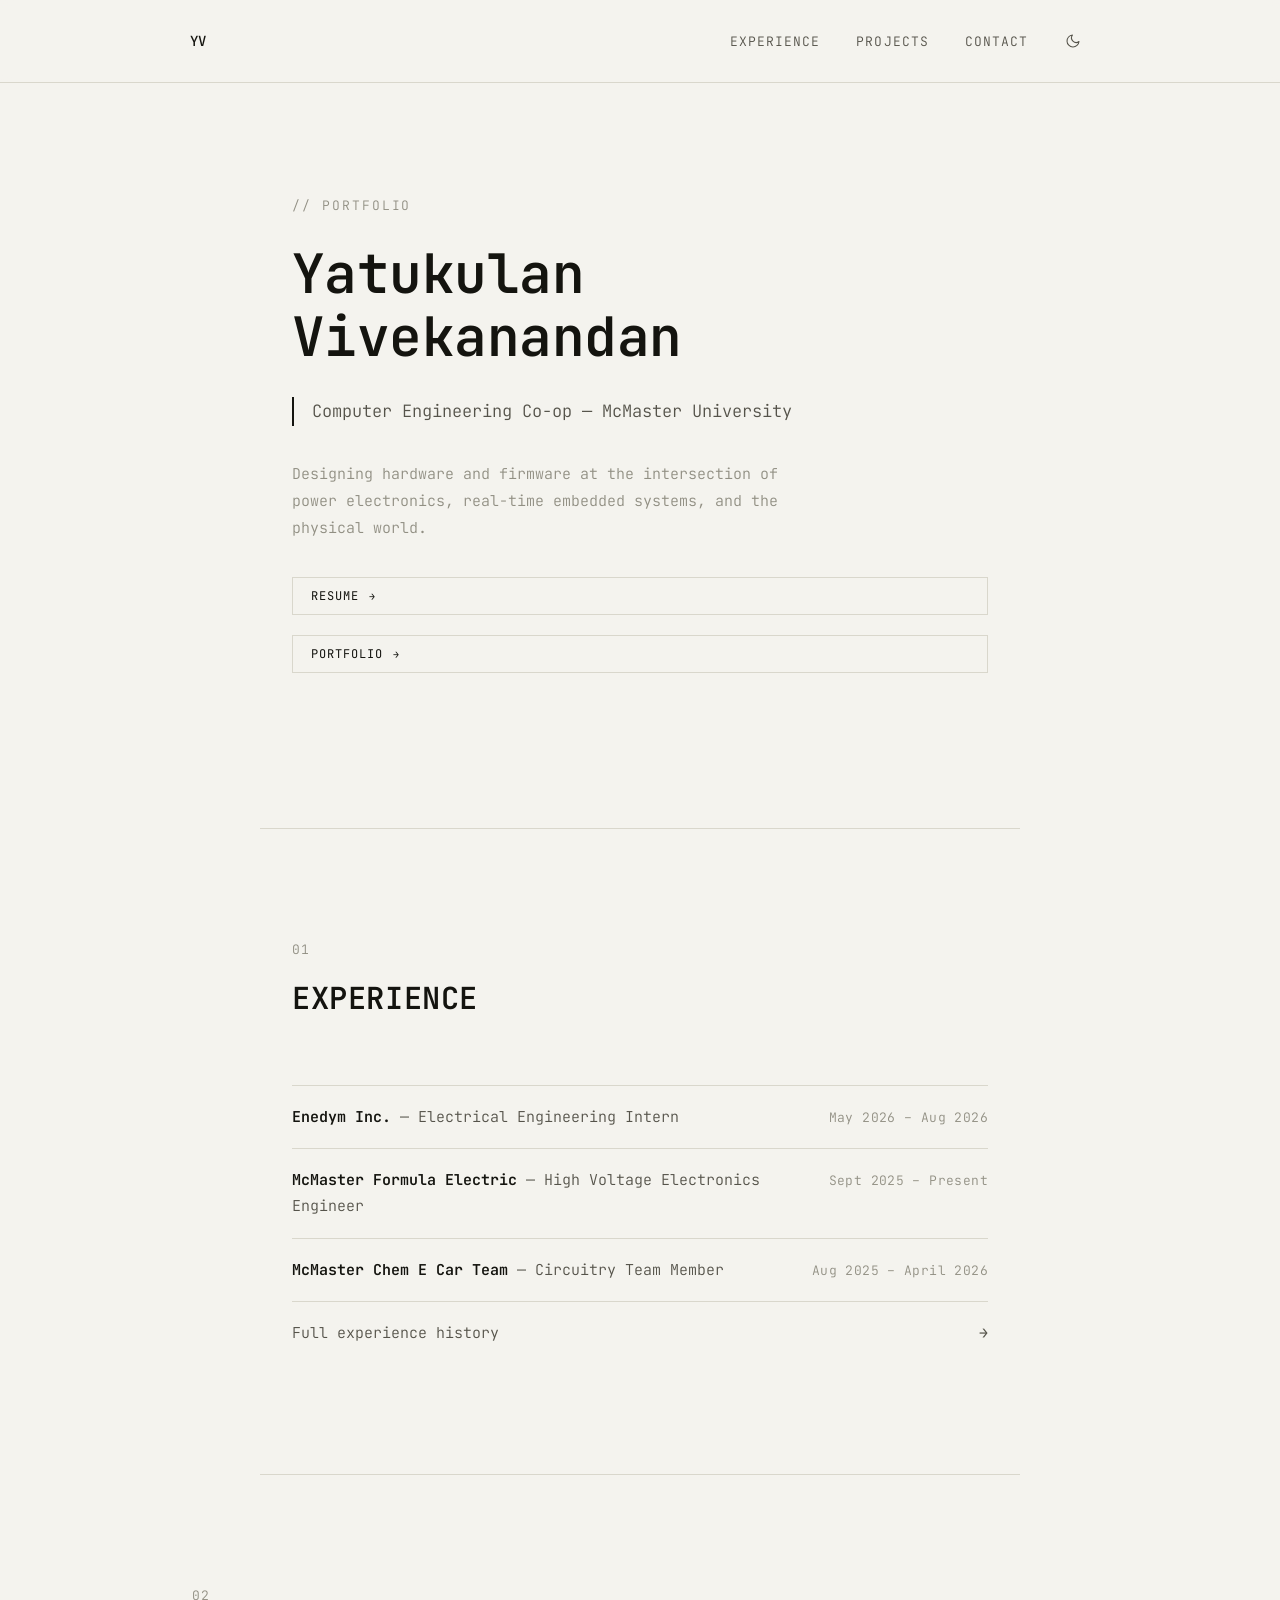
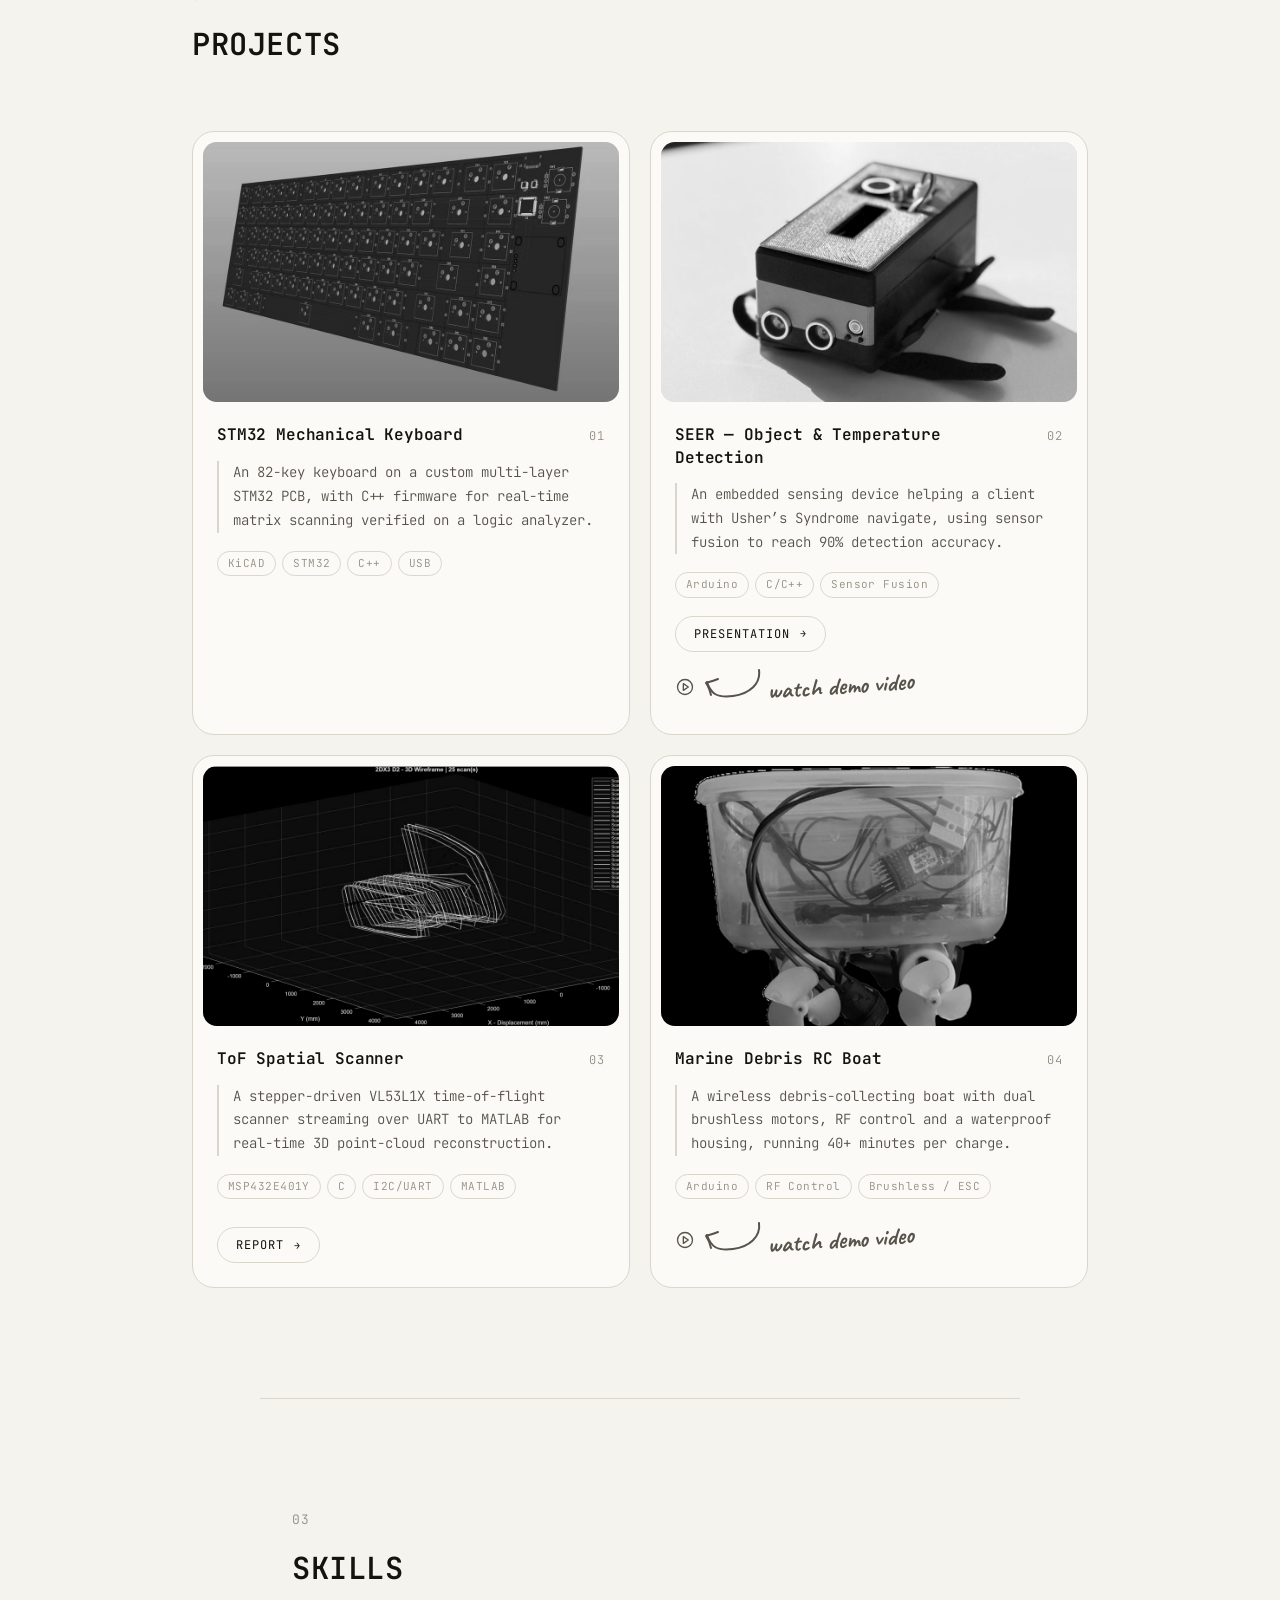
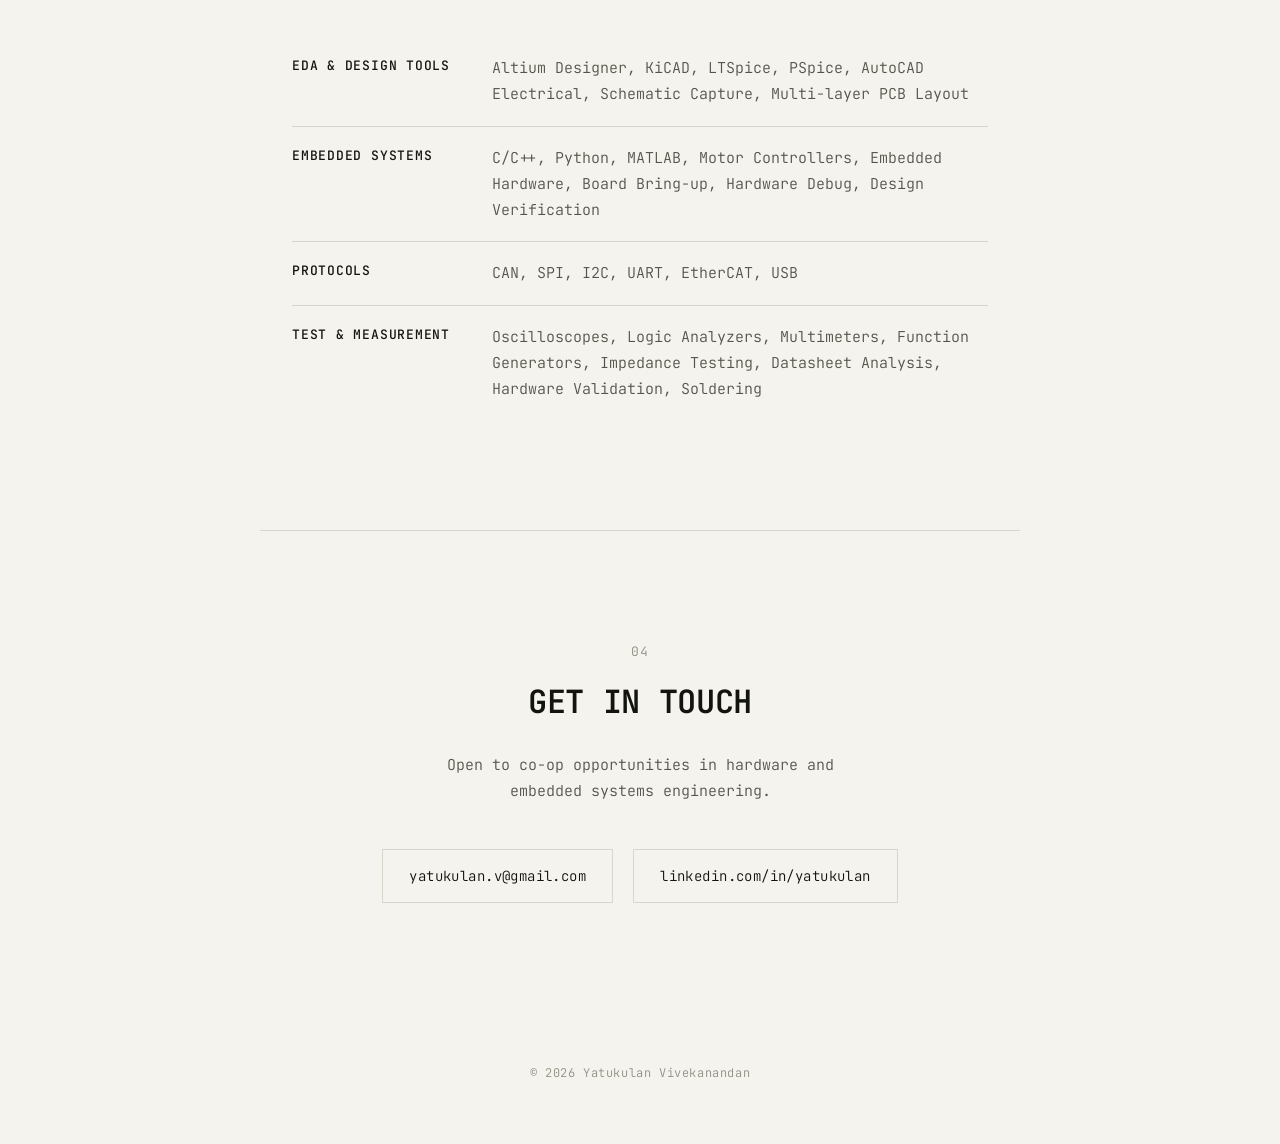
==== index.html @ a406915c "added new experience and project card view" ====
<!DOCTYPE html>
<html lang="en">
<head>
<meta charset="UTF-8">
<script>
  (function () {
    try {
      var stored = localStorage.getItem('theme');
      var theme = stored || (window.matchMedia && window.matchMedia('(prefers-color-scheme: light)').matches ? 'light' : 'dark');
      if (theme === 'light') document.documentElement.setAttribute('data-theme', 'light');
    } catch (e) {}
  })();
</script>
<meta name="viewport" content="width=device-width, initial-scale=1.0">
<title>Yatukulan Vivekanandan</title>
<meta name="description" content="Computer Engineering Co-op at McMaster University — hardware and embedded systems.">
<link rel="preconnect" href="https://fonts.googleapis.com">
<link rel="preconnect" href="https://fonts.gstatic.com" crossorigin>
<link href="https://fonts.googleapis.com/css2?family=JetBrains+Mono:ital,wght@0,300;0,400;0,500;0,600;0,700;1,400&family=Caveat:wght@600;700&display=swap" rel="stylesheet">
<style>
  :root {
    --bg: #000000;
    --text: #ffffff;
    --text-dim: #999999;
    --text-dimmer: #5c5c5c;
    --rule: #2b2b2b;
    --surface: #0b0b0b;
    --nav-bg: rgba(0, 0, 0, 0.85);
    --max-width: 760px;
    color-scheme: dark;
  }

  :root[data-theme="light"] {
    --bg: #f4f3ee;
    --text: #14140f;
    --text-dim: #55534a;
    --text-dimmer: #918f83;
    --rule: #d9d7cc;
    --surface: #fbfaf6;
    --nav-bg: rgba(244, 243, 238, 0.85);
    color-scheme: light;
  }

  * { box-sizing: border-box; }

  html {
    scroll-behavior: smooth;
  }

  ::view-transition-image-pair(root) {
    isolation: isolate;
  }

  ::view-transition-old(root),
  ::view-transition-new(root) {
    animation: none;
    mix-blend-mode: normal;
    display: block;
  }

  ::view-transition-old(root) { z-index: 1; }
  ::view-transition-new(root) { z-index: 2; }

  body {
    margin: 0;
    background: var(--bg);
    color: var(--text);
    font-family: 'JetBrains Mono', 'Courier New', monospace;
    font-weight: 300;
    font-size: 16px;
    line-height: 1.75;
    -webkit-font-smoothing: antialiased;
    text-rendering: optimizeLegibility;
  }

  h1, h2, h3 {
    font-family: 'JetBrains Mono', 'Courier New', monospace;
    font-weight: 500;
    letter-spacing: -0.01em;
    margin: 0;
  }

  a {
    color: inherit;
  }

  /* ---------- Nav ---------- */

  nav {
    position: fixed;
    top: 0;
    left: 0;
    right: 0;
    z-index: 100;
    display: flex;
    justify-content: center;
    padding: 24px 32px;
    background: var(--nav-bg);
    backdrop-filter: blur(6px);
    -webkit-backdrop-filter: blur(6px);
    border-bottom: 1px solid var(--rule);
  }

  .nav-inner {
    width: 100%;
    max-width: 900px;
    display: flex;
    justify-content: space-between;
    align-items: center;
  }

  .nav-mark {
    font-size: 14px;
    font-weight: 500;
    letter-spacing: 0.02em;
    color: var(--text);
    text-decoration: none;
  }

  .nav-right {
    display: flex;
    align-items: center;
    gap: 28px;
  }

  .nav-links {
    display: flex;
    gap: 36px;
    list-style: none;
    margin: 0;
    padding: 0;
  }

  .nav-links a {
    text-decoration: none;
    font-size: 13px;
    letter-spacing: 0.08em;
    text-transform: uppercase;
    color: var(--text-dim);
    transition: color 0.2s ease;
  }

  .nav-links a::before {
    content: "";
  }

  .nav-links a:hover {
    color: var(--text);
  }

  .theme-toggle {
    display: flex;
    align-items: center;
    justify-content: center;
    width: 34px;
    height: 34px;
    padding: 0;
    background: transparent;
    color: var(--text-dim);
    border: none;
    cursor: pointer;
    transition: color 0.2s ease;
  }

  .theme-toggle:hover,
  .theme-toggle:focus-visible {
    color: var(--text);
  }

  .theme-toggle svg {
    width: 16px;
    height: 16px;
  }

  .theme-toggle .theme-icon-moon { display: none; }

  :root[data-theme="light"] .theme-toggle .theme-icon-sun { display: none; }
  :root[data-theme="light"] .theme-toggle .theme-icon-moon { display: block; }

  /* ---------- Layout ---------- */

  section {
    max-width: var(--max-width);
    margin: 0 auto;
    padding: 110px 32px;
  }

  .hero {
    min-height: 92vh;
    display: flex;
    flex-direction: column;
    justify-content: center;
    padding-top: 120px;
    padding-bottom: 80px;
  }

  .hero-eyebrow {
    color: var(--text-dimmer);
    font-size: 13px;
    letter-spacing: 0.15em;
    text-transform: uppercase;
    margin-bottom: 26px;
  }

  .hero-eyebrow::before {
    content: "// ";
  }

  .hero h1 {
    font-size: clamp(2rem, 6vw, 3.4rem);
    line-height: 1.15;
    color: var(--text);
    font-weight: 600;
  }

  .hero-role {
    margin-top: 28px;
    font-size: 17px;
    color: var(--text-dim);
    max-width: 540px;
    padding-left: 18px;
    border-left: 2px solid var(--text);
  }

  .hero-tagline {
    margin-top: 18px;
    font-size: 15px;
    color: var(--text-dimmer);
    max-width: 520px;
    line-height: 1.8;
  }

  .hero-resume-btn {
    margin-top: 24px;
    transform: scale(0.5);
    transform-origin: left center;
  }

  .hero-portfolio-btn {
    margin-top: -8px;
    transform: scale(0.5);
    transform-origin: left center;
  }

  hr.rule {
    border: none;
    border-top: 1px solid var(--rule);
    max-width: var(--max-width);
    margin: 0 auto;
  }

  .section-label {
    color: var(--text-dimmer);
    font-size: 13px;
    letter-spacing: 0.1em;
    margin-bottom: 10px;
    display: block;
    text-transform: uppercase;
  }

  .section-title {
    font-size: clamp(1.5rem, 3.5vw, 1.9rem);
    margin-bottom: 60px;
    font-weight: 600;
    text-transform: uppercase;
    letter-spacing: 0.02em;
  }

  /* ---------- Experience ---------- */

  .exp-list {
    border-top: 1px solid var(--rule);
  }

  .exp-row {
    display: flex;
    justify-content: space-between;
    align-items: baseline;
    gap: 6px 24px;
    padding: 18px 0;
    border-bottom: 1px solid var(--rule);
  }

  .exp-title {
    font-size: 15px;
    color: var(--text-dim);
  }

  .exp-org {
    font-weight: 600;
    color: var(--text);
  }

  .exp-date {
    font-size: 13px;
    color: var(--text-dimmer);
    letter-spacing: 0.03em;
    white-space: nowrap;
  }

  .exp-more {
    display: flex;
    justify-content: space-between;
    align-items: baseline;
    width: 100%;
    padding: 18px 0;
    background: none;
    border: none;
    font: inherit;
    font-size: 15px;
    color: var(--text-dim);
    text-align: left;
    cursor: pointer;
    transition: color 0.2s ease;
  }

  .exp-more:hover,
  .exp-more:focus-visible {
    color: var(--text);
  }

  .exp-more-arrow {
    transition: transform 0.2s ease;
  }

  .exp-more:hover .exp-more-arrow {
    transform: translateX(4px);
  }

  /* ---------- Projects ---------- */

  #projects {
    max-width: 960px;
  }

  .card-grid {
    display: grid;
    grid-template-columns: repeat(2, minmax(0, 1fr));
    gap: 20px;
  }

  .card {
    display: flex;
    flex-direction: column;
    padding: 10px;
    background: var(--surface);
    border: 1px solid var(--rule);
    border-radius: 22px;
    transition: border-color 0.25s ease, transform 0.25s ease;
  }

  .card:hover {
    border-color: var(--text-dimmer);
  }

  .card-media {
    position: relative;
    display: block;
    width: 100%;
    aspect-ratio: 16 / 10;
    padding: 0;
    overflow: hidden;
    border: none;
    border-radius: 14px;
    background: var(--rule);
    cursor: pointer;
  }

  .card-media img {
    display: block;
    width: 100%;
    height: 100%;
    object-fit: cover;
    filter: grayscale(1) contrast(1.05);
    transition: filter 0.4s ease, transform 0.6s ease;
  }

  .card:hover .card-media img,
  .card-media:focus-visible img {
    filter: none;
    transform: scale(1.03);
  }

  .card-media-label {
    position: absolute;
    left: 12px;
    bottom: 12px;
    padding: 6px 12px;
    border-radius: 999px;
    background: var(--bg);
    color: var(--text);
    font-family: inherit;
    font-size: 11px;
    letter-spacing: 0.08em;
    text-transform: uppercase;
    opacity: 0;
    transform: translateY(4px);
    transition: opacity 0.25s ease, transform 0.25s ease;
  }

  .card:hover .card-media-label,
  .card-media:focus-visible .card-media-label {
    opacity: 1;
    transform: none;
  }

  .card-body {
    display: flex;
    flex-direction: column;
    flex: 1;
    padding: 22px 14px 14px;
  }

  .card-head {
    display: flex;
    justify-content: space-between;
    align-items: baseline;
    gap: 16px;
    margin-bottom: 14px;
  }

  .card-title {
    font-size: 16px;
    font-weight: 600;
    line-height: 1.4;
  }

  .card-index {
    font-size: 12px;
    color: var(--text-dimmer);
    letter-spacing: 0.08em;
  }

  .card-desc {
    margin: 0 0 18px;
    padding-left: 14px;
    border-left: 2px solid var(--rule);
    font-size: 14px;
    line-height: 1.7;
    color: var(--text-dim);
  }

  .card-tags {
    display: flex;
    flex-wrap: wrap;
    gap: 6px;
    margin: 0 0 18px;
    padding: 0;
    list-style: none;
  }

  .card-tags li {
    padding: 2px 10px;
    border: 1px solid var(--rule);
    border-radius: 999px;
    font-size: 11px;
    letter-spacing: 0.04em;
    color: var(--text-dimmer);
  }

  .card-body .project-btn-row {
    margin-top: auto;
  }

  .card .media-btn {
    border-radius: 999px;
    padding: 9px 18px;
  }

  .card .demo-callout {
    margin-left: 0;
  }

  /* ---------- Media button ---------- */

  .project-btn-row {
    display: flex;
    flex-wrap: wrap;
    align-items: center;
    gap: 12px;
    margin-top: 20px;
  }

  .demo-callout {
    display: flex;
    align-items: center;
    gap: 4px;
    margin-left: 10px;
    background: transparent;
    border: none;
    padding: 0;
    color: var(--text-dim);
    font-family: inherit;
    cursor: pointer;
    transition: color 0.2s ease;
  }

  .demo-callout:hover,
  .demo-callout:focus-visible {
    color: var(--text);
  }

  .demo-callout-icon {
    width: 20px;
    height: 20px;
    flex-shrink: 0;
  }

  .demo-callout-text {
    font-family: 'Caveat', cursive;
    font-weight: 700;
    font-size: 25px;
    line-height: 1;
    transform: rotate(-4deg);
    white-space: nowrap;
  }

  .demo-callout-arrow {
    flex-shrink: 0;
  }

  .media-btn {
    display: inline-flex;
    align-items: center;
    gap: 10px;
    margin-top: 20px;
    padding: 10px 18px;
    background: transparent;
    color: var(--text);
    border: 1px solid var(--rule);
    font-family: inherit;
    font-size: 12px;
    letter-spacing: 0.08em;
    text-transform: uppercase;
    cursor: pointer;
    transition: border-color 0.2s ease, background 0.2s ease, color 0.2s ease;
  }

  .project-btn-row .media-btn {
    margin-top: 0;
  }

  .media-btn:hover,
  .media-btn:focus-visible {
    border-color: var(--text);
    background: var(--text);
    color: var(--bg);
  }

  .media-btn-icon {
    font-size: 10px;
  }

  /* ---------- Media modal ---------- */

  .media-modal[hidden] {
    display: none;
  }

  .media-modal {
    position: fixed;
    inset: 0;
    z-index: 1000;
    display: flex;
    align-items: center;
    justify-content: center;
    padding: 40px 24px;
  }

  .media-modal-backdrop {
    position: absolute;
    inset: 0;
    background: rgba(0, 0, 0, 0.94);
  }

  .media-modal-dialog {
    position: relative;
    z-index: 1;
    width: 100%;
    max-width: 920px;
    max-height: 88vh;
    display: flex;
    flex-direction: column;
    align-items: center;
  }

  .media-modal-stage {
    width: 100%;
    display: flex;
    align-items: center;
    justify-content: center;
    border: 1px solid var(--rule);
    background: #050505;
    min-height: 240px;
    max-height: 70vh;
    overflow: hidden;
  }

  .media-modal-stage img,
  .media-modal-stage video {
    max-width: 100%;
    max-height: 70vh;
    display: block;
  }

  .media-modal-stage .media-empty {
    color: var(--text-dimmer);
    font-size: 13px;
    letter-spacing: 0.05em;
    text-transform: uppercase;
    padding: 60px 20px;
  }

  .media-modal-counter {
    margin-top: 16px;
    color: var(--text-dimmer);
    font-size: 12px;
    letter-spacing: 0.1em;
    text-align: center;
  }

  .media-modal-dialog.pdf-mode {
    max-width: 1000px;
  }

  .media-modal-dialog.pdf-mode .media-modal-stage {
    max-height: 72vh;
    height: 72vh;
  }

  .media-modal-stage iframe {
    width: 100%;
    height: 100%;
    border: 0;
    display: block;
  }

  .media-modal-close {
    position: fixed;
    top: 28px;
    right: 32px;
    z-index: 2;
    background: transparent;
    border: 1px solid var(--rule);
    color: var(--text);
    width: 40px;
    height: 40px;
    font-size: 18px;
    line-height: 1;
    cursor: pointer;
    display: flex;
    align-items: center;
    justify-content: center;
    transition: border-color 0.2s ease, background 0.2s ease, color 0.2s ease;
  }

  .media-modal-close:hover,
  .media-modal-close:focus-visible {
    border-color: var(--text);
    background: var(--text);
    color: var(--bg);
  }

  .media-modal-nav {
    position: absolute;
    top: 50%;
    transform: translateY(-50%);
    background: rgba(0, 0, 0, 0.6);
    border: 1px solid var(--rule);
    color: var(--text);
    width: 44px;
    height: 44px;
    font-size: 16px;
    cursor: pointer;
    display: flex;
    align-items: center;
    justify-content: center;
    transition: border-color 0.2s ease, background 0.2s ease;
  }

  .media-modal-nav:hover,
  .media-modal-nav:focus-visible {
    border-color: var(--text);
    background: rgba(255, 255, 255, 0.08);
  }

  .media-modal-prev { left: -20px; }
  .media-modal-next { right: -20px; }

  .media-modal-nav[disabled] {
    opacity: 0.25;
    cursor: default;
  }

  .media-modal-nav[hidden] {
    display: none;
  }

  @media (max-width: 640px) {
    .media-modal-close { top: 16px; right: 16px; }
    .media-modal-prev { left: 0; }
    .media-modal-next { right: 0; }
  }

  /* ---------- Skills ---------- */

  .skills-grid {
    display: flex;
    flex-direction: column;
  }

  .skill-row {
    display: grid;
    grid-template-columns: 180px 1fr;
    gap: 20px;
    padding: 18px 0;
    border-top: 1px solid var(--rule);
  }

  .skill-row:first-child {
    border-top: none;
    padding-top: 0;
  }

  .skill-cat {
    color: var(--text);
    font-size: 13px;
    letter-spacing: 0.06em;
    text-transform: uppercase;
    font-weight: 500;
  }

  .skill-list {
    color: var(--text-dim);
    font-size: 15px;
  }

  /* ---------- Contact ---------- */

  .contact {
    text-align: center;
  }

  .contact h2 {
    font-size: clamp(1.5rem, 3.5vw, 2rem);
    margin-bottom: 22px;
    font-weight: 600;
    text-transform: uppercase;
  }

  .contact p {
    color: var(--text-dim);
    max-width: 460px;
    margin: 0 auto 44px;
    font-size: 15px;
  }

  .contact-links {
    display: flex;
    justify-content: center;
    gap: 20px;
    flex-wrap: wrap;
  }

  .contact-links a {
    text-decoration: none;
    color: var(--text);
    font-size: 14px;
    letter-spacing: 0.03em;
    border: 1px solid var(--rule);
    padding: 14px 26px;
    transition: border-color 0.2s ease, background 0.2s ease;
  }

  .contact-links a:hover {
    border-color: var(--text);
    background: var(--text);
    color: var(--bg);
  }

  footer {
    text-align: center;
    padding: 50px 32px 60px;
    color: var(--text-dimmer);
    font-size: 12px;
    letter-spacing: 0.05em;
  }

  /* ---------- Fade-in on scroll ---------- */

  .fade-in {
    opacity: 0;
    transform: translateY(14px);
    transition: opacity 0.7s ease, transform 0.7s ease;
  }

  .fade-in.visible {
    opacity: 1;
    transform: translateY(0);
  }

  @media (prefers-reduced-motion: reduce) {
    .fade-in {
      opacity: 1;
      transform: none;
      transition: none;
    }
    html {
      scroll-behavior: auto;
    }
  }

  /* ---------- Responsive ---------- */

  @media (max-width: 640px) {
    body { font-size: 15px; }
    nav { padding: 18px 20px; }
    .nav-right { gap: 16px; }
    .nav-links { gap: 18px; }
    .nav-links a { font-size: 11px; }
    .nav-mark { font-size: 13px; }
    .theme-toggle { width: 30px; height: 30px; }
    section { padding: 80px 22px; }
    .hero { min-height: auto; padding-top: 130px; }
    .skill-row { grid-template-columns: 1fr; gap: 8px; }
    .exp-row { flex-direction: column; }
    .card-grid { grid-template-columns: 1fr; }
    .contact-links { flex-direction: column; align-items: stretch; gap: 12px; }
    .contact-links a { text-align: center; }
  }
</style>
</head>
<body>

<nav>
  <div class="nav-inner">
    <a href="#top" class="nav-mark">YV</a>
    <div class="nav-right">
      <ul class="nav-links">
        <li><a href="#experience">Experience</a></li>
        <li><a href="#projects">Projects</a></li>
        <li><a href="#contact">Contact</a></li>
      </ul>
      <button class="theme-toggle" id="themeToggle" type="button" aria-label="Switch to light mode">
        <svg class="theme-icon theme-icon-sun" viewBox="0 0 24 24" fill="none" stroke="currentColor" stroke-width="1.6" stroke-linecap="round" stroke-linejoin="round" aria-hidden="true">
          <circle cx="12" cy="12" r="4"></circle>
          <line x1="12" y1="2" x2="12" y2="4.5"></line>
          <line x1="12" y1="19.5" x2="12" y2="22"></line>
          <line x1="4.22" y1="4.22" x2="5.94" y2="5.94"></line>
          <line x1="18.06" y1="18.06" x2="19.78" y2="19.78"></line>
          <line x1="2" y1="12" x2="4.5" y2="12"></line>
          <line x1="19.5" y1="12" x2="22" y2="12"></line>
          <line x1="4.22" y1="19.78" x2="5.94" y2="18.06"></line>
          <line x1="18.06" y1="5.94" x2="19.78" y2="4.22"></line>
        </svg>
        <svg class="theme-icon theme-icon-moon" viewBox="0 0 24 24" fill="none" stroke="currentColor" stroke-width="1.6" stroke-linecap="round" stroke-linejoin="round" aria-hidden="true">
          <path d="M21 12.79A9 9 0 1 1 11.21 3 7 7 0 0 0 21 12.79z"></path>
        </svg>
      </button>
    </div>
  </div>
</nav>

<section class="hero" id="top">
  <div class="hero-eyebrow fade-in">Portfolio</div>
  <h1 class="fade-in">Yatukulan Vivekanandan</h1>
  <p class="hero-role fade-in">Computer Engineering Co-op &mdash; McMaster University</p>
  <p class="hero-tagline fade-in">Designing hardware and firmware at the intersection of power electronics, real-time embedded systems, and the physical world.</p>
  <button class="media-btn report-btn hero-resume-btn fade-in" type="button" data-report="resume.pdf" data-report-title="Yatukulan Vivekanandan &mdash; Resume">
    Resume <span class="media-btn-icon">&#8594;</span>
  </button>
  <button class="media-btn report-btn hero-portfolio-btn fade-in" type="button" data-report="media/portfolio.pdf" data-report-title="Yatukulan Vivekanandan &mdash; Portfolio">
    Portfolio <span class="media-btn-icon">&#8594;</span>
  </button>
</section>

<hr class="rule">

<section id="experience">
  <span class="section-label fade-in">01</span>
  <h2 class="section-title fade-in">Experience</h2>

  <div class="exp-list fade-in">
    <div class="exp-row">
      <span class="exp-title"><span class="exp-org">Enedym Inc.</span> &mdash; Electrical Engineering Intern</span>
      <span class="exp-date">May 2026 &ndash; Aug 2026</span>
    </div>
    <div class="exp-row">
      <span class="exp-title"><span class="exp-org">McMaster Formula Electric</span> &mdash; High Voltage Electronics Engineer</span>
      <span class="exp-date">Sept 2025 &ndash; Present</span>
    </div>
    <div class="exp-row">
      <span class="exp-title"><span class="exp-org">McMaster Chem E Car Team</span> &mdash; Circuitry Team Member</span>
      <span class="exp-date">Aug 2025 &ndash; April 2026</span>
    </div>
    <button class="exp-more report-btn" type="button" data-report="resume.pdf" data-report-title="Yatukulan Vivekanandan &mdash; Resume">
      <span>Full experience history</span>
      <span class="exp-more-arrow">&#8594;</span>
    </button>
  </div>
</section>

<hr class="rule">

<section id="projects">
  <span class="section-label fade-in">02</span>
  <h2 class="section-title fade-in">Projects</h2>

  <div class="card-grid">
    <article class="card fade-in" data-project="mech-keyboard">
      <button class="card-media" type="button" data-project="mech-keyboard" aria-label="View STM32 mechanical keyboard gallery">
        <img src="media/mech-keyboard/cover.jpg" alt="STM32 mechanical keyboard" loading="lazy" width="960" height="600">
        <span class="card-media-label">View gallery &#8599;</span>
      </button>
      <div class="card-body">
        <div class="card-head">
          <h3 class="card-title">STM32 Mechanical Keyboard</h3>
          <span class="card-index">01</span>
        </div>
        <p class="card-desc">An 82-key keyboard on a custom multi-layer STM32 PCB, with C++ firmware for real-time matrix scanning verified on a logic analyzer.</p>
        <ul class="card-tags"><li>KiCAD</li><li>STM32</li><li>C++</li><li>USB</li></ul>
      </div>
    </article>
    <article class="card fade-in" data-project="seer">
      <button class="card-media" type="button" data-project="seer" aria-label="View SEER detection device gallery">
        <img src="media/seer/cover.jpg" alt="SEER detection device" loading="lazy" width="960" height="600">
        <span class="card-media-label">View gallery &#8599;</span>
      </button>
      <div class="card-body">
        <div class="card-head">
          <h3 class="card-title">SEER &mdash; Object &amp; Temperature Detection</h3>
          <span class="card-index">02</span>
        </div>
        <p class="card-desc">An embedded sensing device helping a client with Usher&rsquo;s Syndrome navigate, using sensor fusion to reach 90% detection accuracy.</p>
        <ul class="card-tags"><li>Arduino</li><li>C/C++</li><li>Sensor Fusion</li></ul>
        <div class="project-btn-row">
          <button class="media-btn report-btn" type="button" data-report="media/seer/presentation.pdf" data-report-title="SEE-R &mdash; Final Presentation">
            Presentation <span class="media-btn-icon">&#8594;</span>
          </button>
        <button class="demo-callout" type="button" data-video="media/seer/demo2.mp4" data-video-title="SEE-R &mdash; Demo Video">
          <svg class="demo-callout-icon" viewBox="0 0 24 24" fill="none" stroke="currentColor" stroke-width="1.6" stroke-linecap="round" stroke-linejoin="round" aria-hidden="true">
            <circle cx="12" cy="12" r="9"></circle>
            <polygon points="10 8 16 12 10 16 10 8"></polygon>
          </svg>
          <svg class="demo-callout-arrow" width="64" height="46" viewBox="0 0 64 46" fill="none" aria-hidden="true">
            <path d="M60 6 C 62 20, 50 30, 34 32 S 12 30, 8 18" stroke="currentColor" stroke-width="2" stroke-linecap="round" fill="none"/>
            <path d="M19 15 C 14 17, 10 18, 7 19 C 9 22, 11 26, 12 31" stroke="currentColor" stroke-width="2" stroke-linecap="round" stroke-linejoin="round" fill="none"/>
          </svg>
          <span class="demo-callout-text">watch demo video</span>
        </button>
        </div>
      </div>
    </article>
    <article class="card fade-in" data-project="tof-scanner">
      <button class="card-media" type="button" data-project="tof-scanner" aria-label="View ToF spatial scanner point cloud gallery">
        <img src="media/tof-scanner/cover.jpg" alt="ToF spatial scanner point cloud" loading="lazy" width="960" height="600">
        <span class="card-media-label">View gallery &#8599;</span>
      </button>
      <div class="card-body">
        <div class="card-head">
          <h3 class="card-title">ToF Spatial Scanner</h3>
          <span class="card-index">03</span>
        </div>
        <p class="card-desc">A stepper-driven VL53L1X time-of-flight scanner streaming over UART to MATLAB for real-time 3D point-cloud reconstruction.</p>
        <ul class="card-tags"><li>MSP432E401Y</li><li>C</li><li>I2C/UART</li><li>MATLAB</li></ul>
        <div class="project-btn-row">
          <button class="media-btn report-btn" type="button" data-report="media/tof-scanner/report.pdf" data-report-title="ToF Spatial Scanner &mdash; Final Report">
            Report <span class="media-btn-icon">&#8594;</span>
          </button>
        </div>
      </div>
    </article>
    <article class="card fade-in" data-project="marine-boat">
      <button class="card-media" type="button" data-project="marine-boat" aria-label="View Marine debris RC boat gallery">
        <img src="media/marine-boat/cover.jpg" alt="Marine debris RC boat" loading="lazy" width="960" height="600">
        <span class="card-media-label">View gallery &#8599;</span>
      </button>
      <div class="card-body">
        <div class="card-head">
          <h3 class="card-title">Marine Debris RC Boat</h3>
          <span class="card-index">04</span>
        </div>
        <p class="card-desc">A wireless debris-collecting boat with dual brushless motors, RF control and a waterproof housing, running 40+ minutes per charge.</p>
        <ul class="card-tags"><li>Arduino</li><li>RF Control</li><li>Brushless / ESC</li></ul>
        <div class="project-btn-row">
        <button class="demo-callout" type="button" data-video="media/marine-boat/demo.mp4" data-video-title="Marine Debris RC Boat &mdash; Demo Video">
          <svg class="demo-callout-icon" viewBox="0 0 24 24" fill="none" stroke="currentColor" stroke-width="1.6" stroke-linecap="round" stroke-linejoin="round" aria-hidden="true">
            <circle cx="12" cy="12" r="9"></circle>
            <polygon points="10 8 16 12 10 16 10 8"></polygon>
          </svg>
          <svg class="demo-callout-arrow" width="64" height="46" viewBox="0 0 64 46" fill="none" aria-hidden="true">
            <path d="M60 6 C 62 20, 50 30, 34 32 S 12 30, 8 18" stroke="currentColor" stroke-width="2" stroke-linecap="round" fill="none"/>
            <path d="M19 15 C 14 17, 10 18, 7 19 C 9 22, 11 26, 12 31" stroke="currentColor" stroke-width="2" stroke-linecap="round" stroke-linejoin="round" fill="none"/>
          </svg>
          <span class="demo-callout-text">watch demo video</span>
        </button>
        </div>
      </div>
    </article>
  </div>
</section>

<hr class="rule">

<section id="skills">
  <span class="section-label fade-in">03</span>
  <h2 class="section-title fade-in">Skills</h2>

  <div class="skills-grid">
    <div class="skill-row fade-in">
      <div class="skill-cat">EDA &amp; Design Tools</div>
      <div class="skill-list">Altium Designer, KiCAD, LTSpice, PSpice, AutoCAD Electrical, Schematic Capture, Multi-layer PCB Layout</div>
    </div>
    <div class="skill-row fade-in">
      <div class="skill-cat">Embedded Systems</div>
      <div class="skill-list">C/C++, Python, MATLAB, Motor Controllers, Embedded Hardware, Board Bring-up, Hardware Debug, Design Verification</div>
    </div>
    <div class="skill-row fade-in">
      <div class="skill-cat">Protocols</div>
      <div class="skill-list">CAN, SPI, I2C, UART, EtherCAT, USB</div>
    </div>
    <div class="skill-row fade-in">
      <div class="skill-cat">Test &amp; Measurement</div>
      <div class="skill-list">Oscilloscopes, Logic Analyzers, Multimeters, Function Generators, Impedance Testing, Datasheet Analysis, Hardware Validation, Soldering</div>
    </div>
  </div>
</section>

<hr class="rule">

<section id="contact" class="contact">
  <span class="section-label fade-in">04</span>
  <h2 class="fade-in">Get in touch</h2>
  <p class="fade-in">Open to co-op opportunities in hardware and embedded systems engineering.</p>
  <div class="contact-links fade-in">
    <a href="mailto:yatukulan.v@gmail.com">yatukulan.v@gmail.com</a>
    <a href="https://linkedin.com/in/yatukulan" target="_blank" rel="noopener">linkedin.com/in/yatukulan</a>
  </div>
</section>

<footer>
  &copy; 2026 Yatukulan Vivekanandan
</footer>

<div class="media-modal" id="mediaModal" hidden>
  <div class="media-modal-backdrop" data-close></div>
  <div class="media-modal-dialog" role="dialog" aria-modal="true" aria-label="Project media viewer">
    <button class="media-modal-close" type="button" data-close aria-label="Close">&times;</button>
    <button class="media-modal-nav media-modal-prev" type="button" aria-label="Previous item">&#8592;</button>
    <div class="media-modal-stage" id="mediaStage"></div>
    <button class="media-modal-nav media-modal-next" type="button" aria-label="Next item">&#8594;</button>
    <div class="media-modal-counter" id="mediaCounter"></div>
  </div>
</div>

<script>
  (function () {
    var root = document.documentElement;
    var toggle = document.getElementById('themeToggle');
    if (!toggle) return;

    function isLight() {
      return root.getAttribute('data-theme') === 'light';
    }

    function updateLabel() {
      toggle.setAttribute('aria-label', isLight() ? 'Switch to dark mode' : 'Switch to light mode');
    }

    function applyTheme(light) {
      if (light) {
        root.setAttribute('data-theme', 'light');
      } else {
        root.removeAttribute('data-theme');
      }
      try { localStorage.setItem('theme', light ? 'light' : 'dark'); } catch (e) {}
      updateLabel();
    }

    updateLabel();

    toggle.addEventListener('click', function () {
      var toLight = !isLight();
      var prefersReducedMotion = window.matchMedia('(prefers-reduced-motion: reduce)').matches;
      var supportsViewTransitions = typeof document.startViewTransition === 'function';

      if (!supportsViewTransitions || prefersReducedMotion) {
        applyTheme(toLight);
        return;
      }

      var rect = toggle.getBoundingClientRect();
      var x = rect.left + rect.width / 2;
      var y = rect.top + rect.height / 2;
      var radius = Math.hypot(window.innerWidth, window.innerHeight) * 1.5;

      var transition = document.startViewTransition(function () {
        applyTheme(toLight);
      });

      transition.ready.then(function () {
        root.animate(
          {
            clipPath: [
              'circle(0px at ' + x + 'px ' + y + 'px)',
              'circle(' + radius + 'px at ' + x + 'px ' + y + 'px)'
            ]
          },
          {
            duration: 550,
            easing: 'ease-in-out',
            pseudoElement: '::view-transition-new(root)'
          }
        );
      });
    });
  })();
</script>

<script>
  (function () {
    var els = document.querySelectorAll('.fade-in');
    if (!('IntersectionObserver' in window)) {
      els.forEach(function (el) { el.classList.add('visible'); });
      return;
    }
    var observer = new IntersectionObserver(function (entries) {
      entries.forEach(function (entry) {
        if (entry.isIntersecting) {
          entry.target.classList.add('visible');
          observer.unobserve(entry.target);
        }
      });
    }, { threshold: 0.12, rootMargin: '0px 0px -40px 0px' });
    els.forEach(function (el) { observer.observe(el); });
  })();
</script>

<script>
  (function () {
    /*
      Media convention: drop files into  media/<project-slug>/
      named 1, 2, 3 ... in order, using any of the extensions below.
      Example:  media/tof-scanner/1.jpg, media/tof-scanner/2.mp4
      The card's cover image (media/<slug>/cover.jpg) opens the gallery.
    */
    var PROJECT_SLUGS = ['mech-keyboard', 'seer', 'tof-scanner', 'marine-boat'];
    var MAX_SLOTS = 12;
    var IMAGE_EXTS = ['jpg', 'jpeg', 'png', 'webp', 'gif'];
    var VIDEO_EXTS = ['mp4', 'webm', 'mov'];

    var library = {};
    var state = { slug: null, index: 0 };

    var modal = document.getElementById('mediaModal');
    var dialog = modal.querySelector('.media-modal-dialog');
    var stage = document.getElementById('mediaStage');
    var counter = document.getElementById('mediaCounter');
    var prevBtn = modal.querySelector('.media-modal-prev');
    var nextBtn = modal.querySelector('.media-modal-next');

    function probeImage(src) {
      return new Promise(function (resolve) {
        var img = new Image();
        img.onload = function () { resolve(true); };
        img.onerror = function () { resolve(false); };
        img.src = src;
      });
    }

    function probeVideo(src) {
      return new Promise(function (resolve) {
        var video = document.createElement('video');
        video.preload = 'metadata';
        video.onloadedmetadata = function () { resolve(true); };
        video.onerror = function () { resolve(false); };
        video.src = src;
      });
    }

    function detectSlot(slug, slot) {
      var base = 'media/' + slug + '/' + slot + '.';
      var i = 0;
      function tryImages() {
        if (i >= IMAGE_EXTS.length) return tryVideosStart();
        var src = base + IMAGE_EXTS[i];
        i++;
        return probeImage(src).then(function (ok) {
          return ok ? { type: 'image', src: src } : tryImages();
        });
      }
      var j = 0;
      function tryVideosStart() {
        j = 0;
        return tryVideos();
      }
      function tryVideos() {
        if (j >= VIDEO_EXTS.length) return null;
        var src = base + VIDEO_EXTS[j];
        j++;
        return probeVideo(src).then(function (ok) {
          return ok ? { type: 'video', src: src } : tryVideos();
        });
      }
      return tryImages();
    }

    function loadProjectMedia(slug) {
      var slots = [];
      for (var s = 1; s <= MAX_SLOTS; s++) slots.push(detectSlot(slug, s));
      return Promise.all(slots).then(function (results) {
        library[slug] = results.filter(Boolean);
      });
    }

    PROJECT_SLUGS.forEach(loadProjectMedia);

    function renderItem() {
      var items = library[state.slug] || [];
      var item = items[state.index];
      stage.innerHTML = '';
      if (!item) {
        var empty = document.createElement('div');
        empty.className = 'media-empty';
        empty.textContent = 'No media yet';
        stage.appendChild(empty);
        counter.textContent = '';
        return;
      }
      var el;
      if (item.type === 'video') {
        el = document.createElement('video');
        el.src = item.src;
        el.controls = true;
        el.autoplay = true;
        el.playsInline = true;
      } else {
        el = document.createElement('img');
        el.src = item.src;
        el.alt = state.slug + ' media ' + (state.index + 1);
      }
      stage.appendChild(el);
      counter.textContent = items.length
        ? String(state.index + 1).padStart(2, '0') + ' / ' + String(items.length).padStart(2, '0')
        : '';
      prevBtn.disabled = items.length <= 1;
      nextBtn.disabled = items.length <= 1;
    }

    function openModal(slug) {
      dialog.classList.remove('pdf-mode');
      prevBtn.hidden = false;
      nextBtn.hidden = false;
      state.slug = slug;
      state.index = 0;
      renderItem();
      modal.hidden = false;
      document.body.style.overflow = 'hidden';
    }

    function openReport(src, title) {
      dialog.classList.add('pdf-mode');
      prevBtn.hidden = true;
      nextBtn.hidden = true;
      state.slug = null;
      stage.innerHTML = '';
      var iframe = document.createElement('iframe');
      iframe.src = src;
      iframe.title = title || 'Report';
      stage.appendChild(iframe);
      counter.textContent = title || '';
      modal.hidden = false;
      document.body.style.overflow = 'hidden';
    }

    function openVideo(src, title) {
      dialog.classList.remove('pdf-mode');
      prevBtn.hidden = true;
      nextBtn.hidden = true;
      state.slug = null;
      stage.innerHTML = '';
      var video = document.createElement('video');
      video.src = src;
      video.controls = true;
      video.autoplay = true;
      video.playsInline = true;
      stage.appendChild(video);
      counter.textContent = title || '';
      modal.hidden = false;
      document.body.style.overflow = 'hidden';
    }

    function closeModal() {
      modal.hidden = true;
      stage.innerHTML = '';
      dialog.classList.remove('pdf-mode');
      prevBtn.hidden = false;
      nextBtn.hidden = false;
      document.body.style.overflow = '';
    }

    function step(delta) {
      var items = library[state.slug] || [];
      if (!items.length) return;
      state.index = (state.index + delta + items.length) % items.length;
      renderItem();
    }

    document.querySelectorAll('.card-media[data-project]').forEach(function (btn) {
      btn.addEventListener('click', function () {
        openModal(btn.getAttribute('data-project'));
      });
    });

    document.querySelectorAll('.report-btn[data-report]').forEach(function (btn) {
      btn.addEventListener('click', function () {
        openReport(btn.getAttribute('data-report'), btn.getAttribute('data-report-title'));
      });
    });

    document.querySelectorAll('.demo-callout[data-video]').forEach(function (btn) {
      btn.addEventListener('click', function () {
        openVideo(btn.getAttribute('data-video'), btn.getAttribute('data-video-title'));
      });
    });

    modal.querySelectorAll('[data-close]').forEach(function (el) {
      el.addEventListener('click', closeModal);
    });

    prevBtn.addEventListener('click', function () { step(-1); });
    nextBtn.addEventListener('click', function () { step(1); });

    document.addEventListener('keydown', function (e) {
      if (modal.hidden) return;
      if (e.key === 'Escape') closeModal();
      if (e.key === 'ArrowLeft') step(-1);
      if (e.key === 'ArrowRight') step(1);
    });
  })();
</script>

</body>
</html>
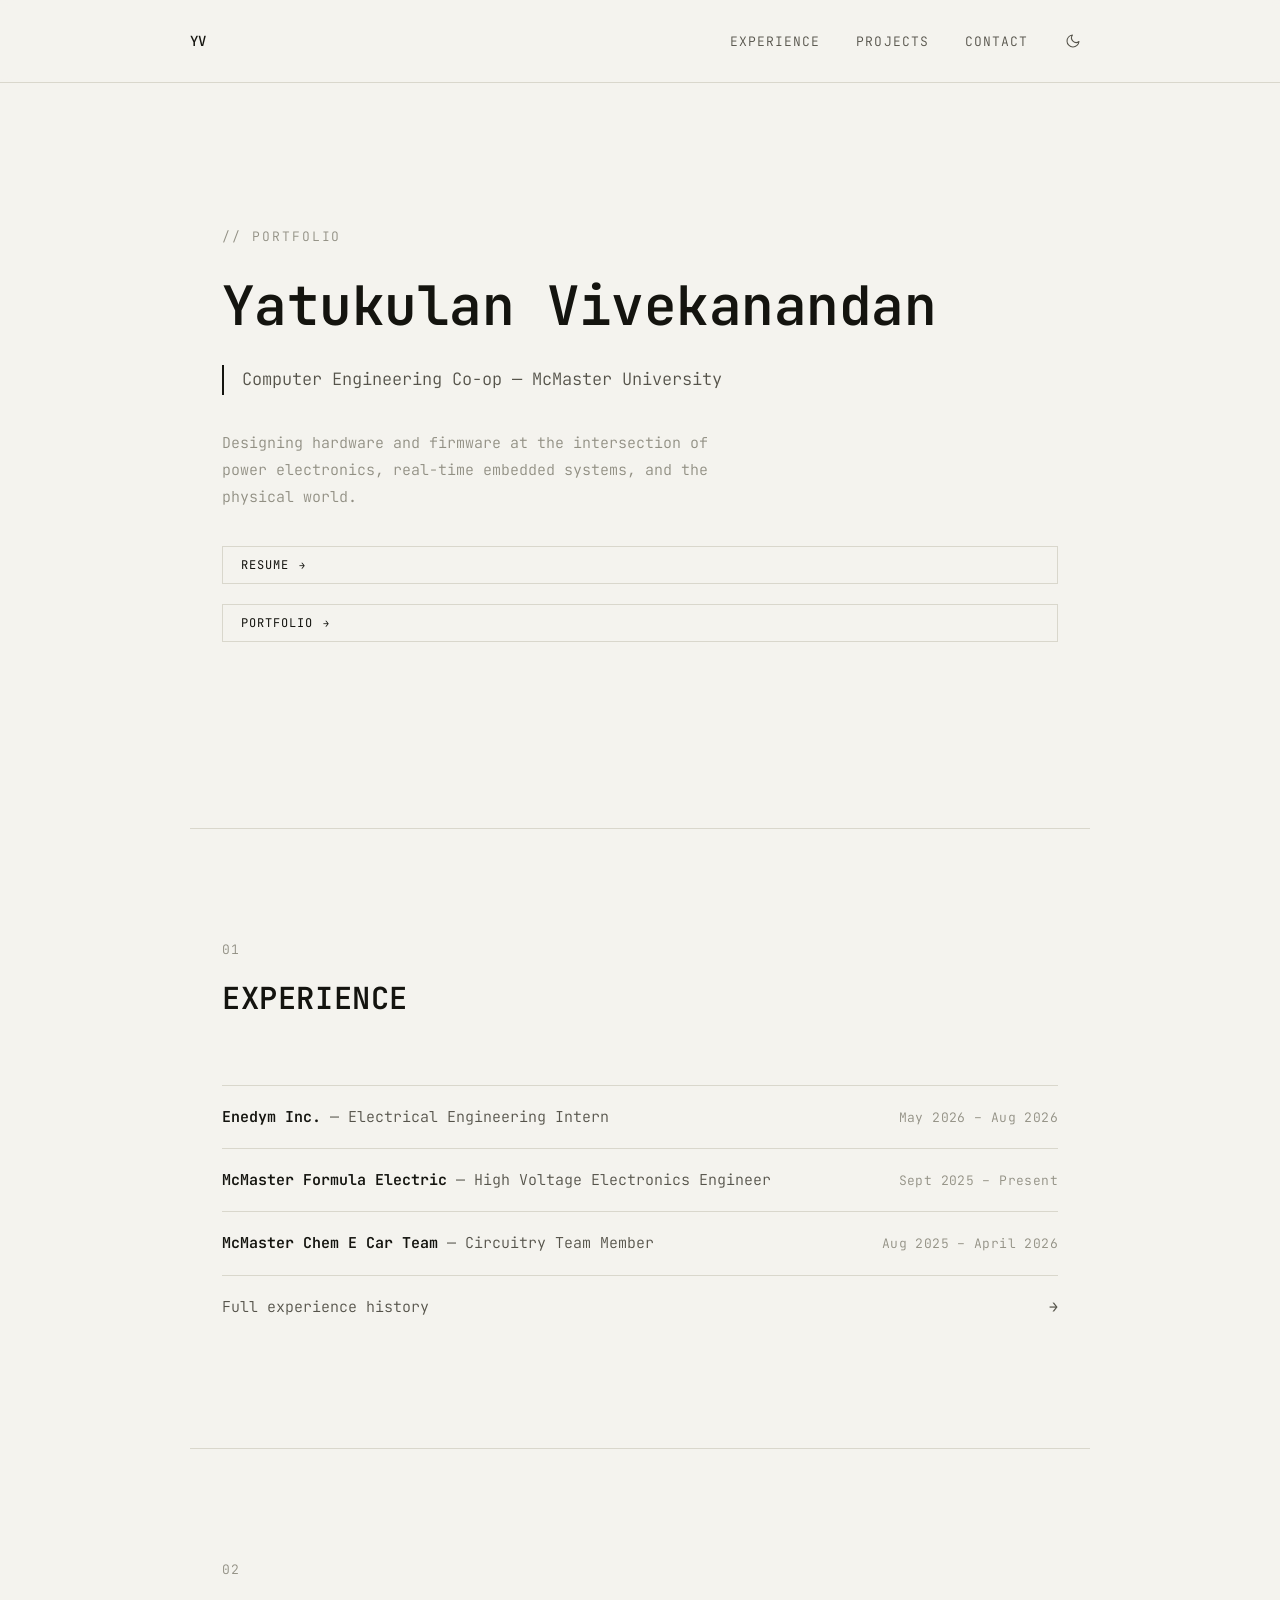
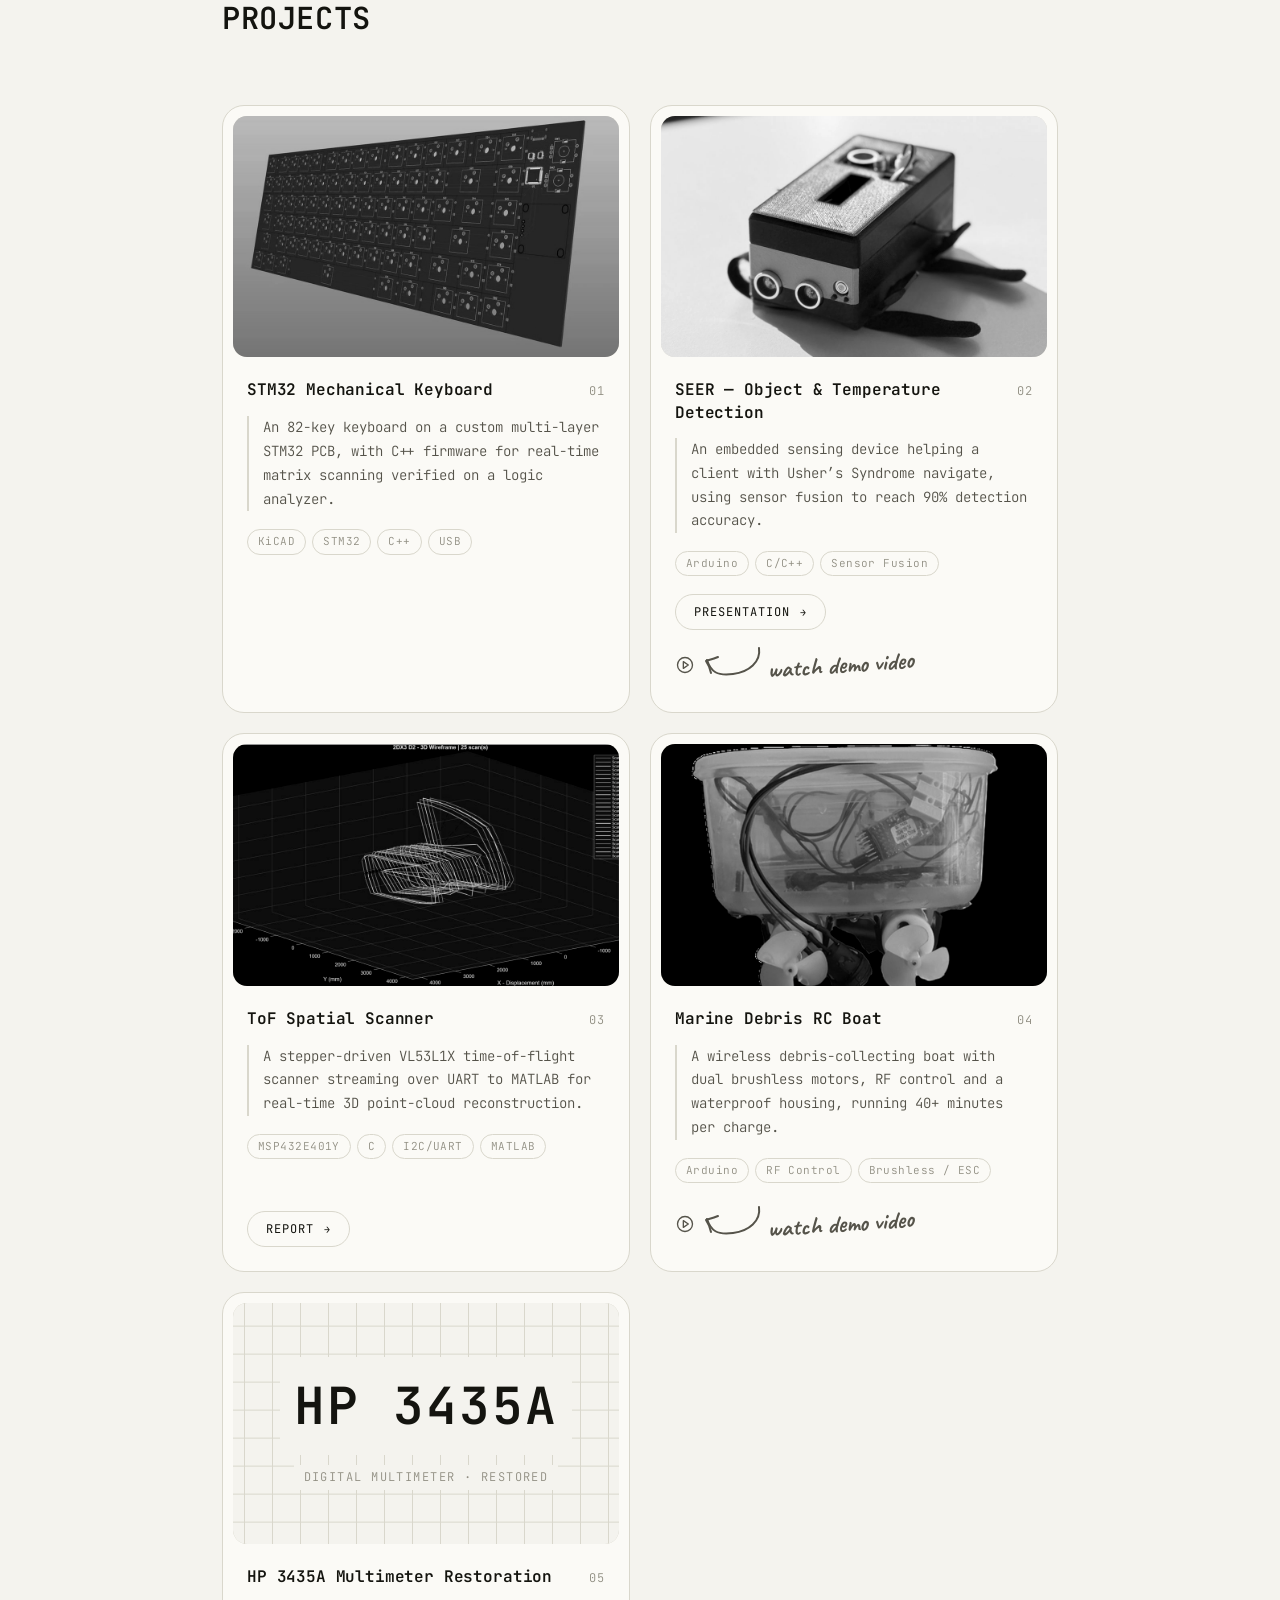
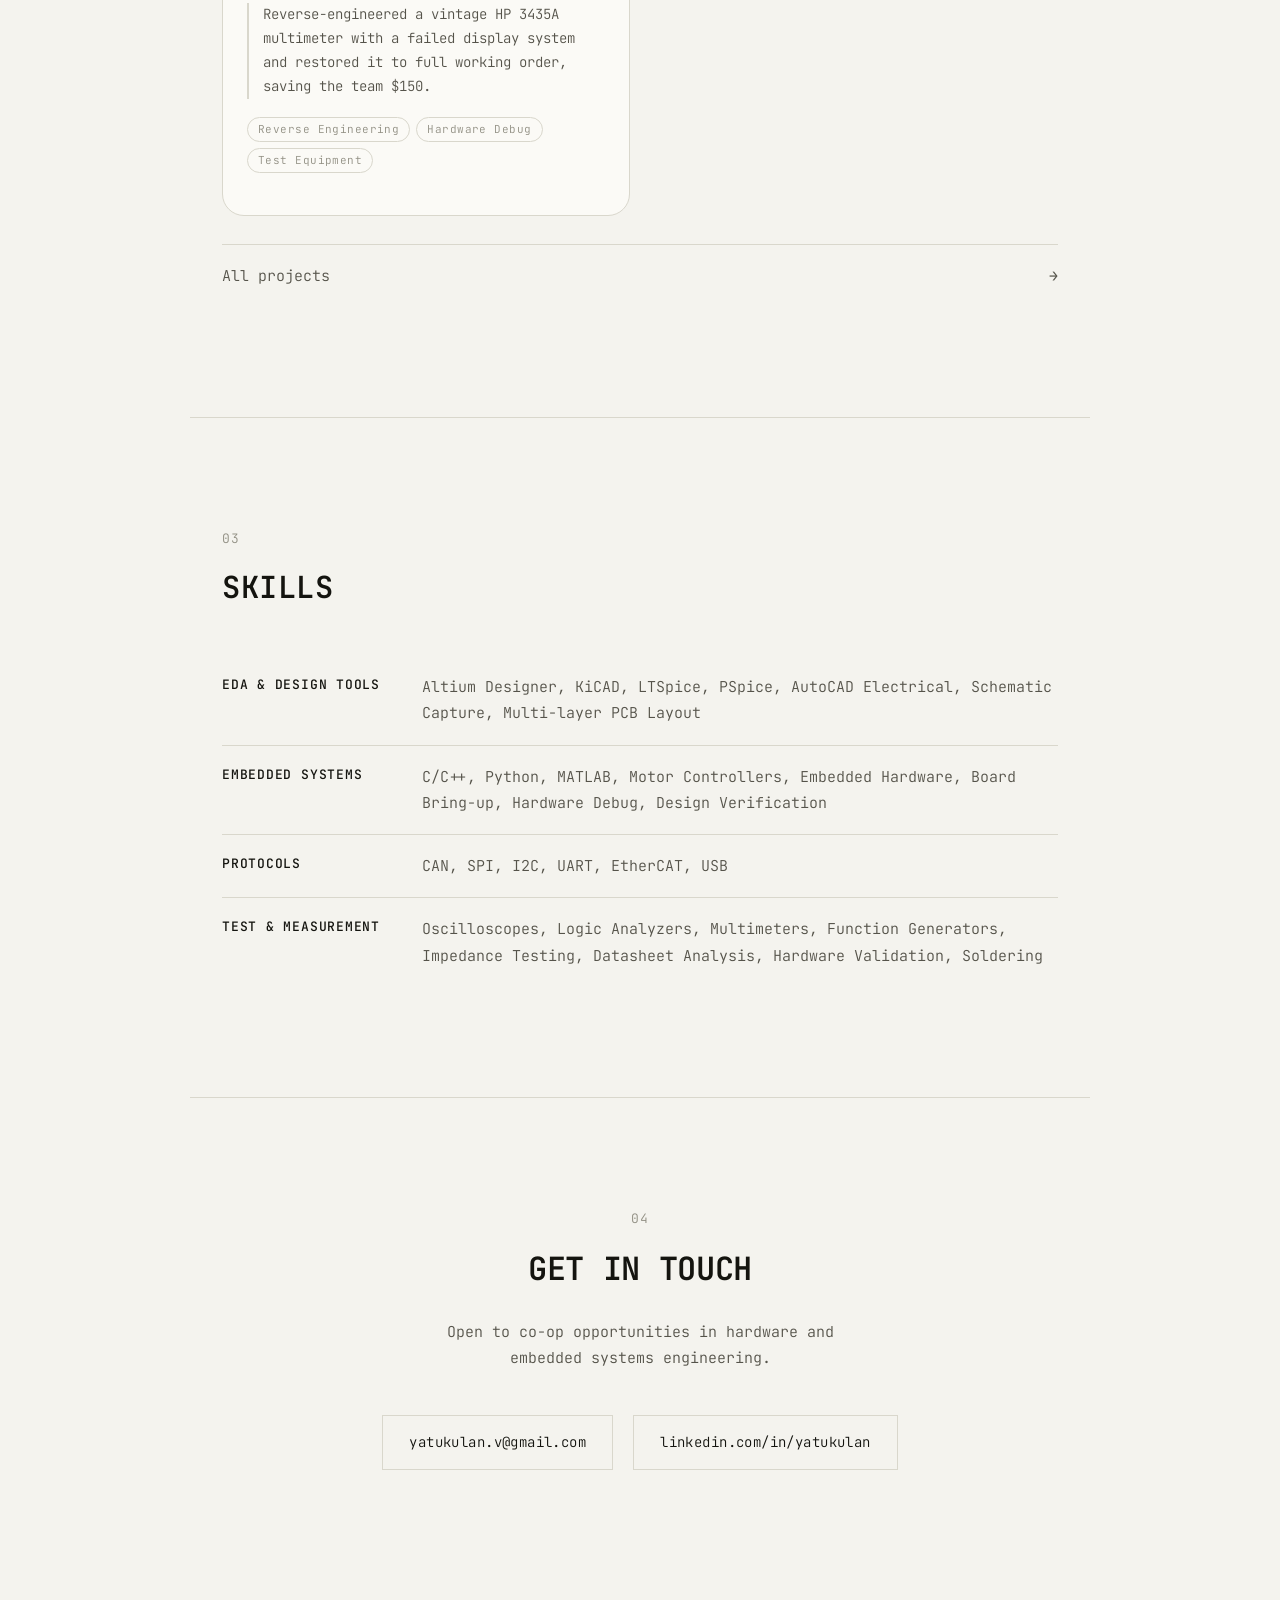
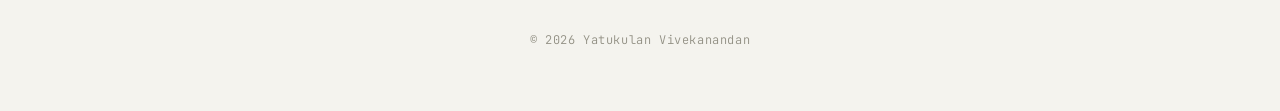
==== commit 064602e4: "Add HP 3435A multimeter restoration project Co-Authored-By: Claude Opus 5.5 <noreply@anthropic.com>" ====
--- a/index.html
+++ b/index.html
@@ -17,818 +17,7 @@
 <link rel="preconnect" href="https://fonts.googleapis.com">
 <link rel="preconnect" href="https://fonts.gstatic.com" crossorigin>
 <link href="https://fonts.googleapis.com/css2?family=JetBrains+Mono:ital,wght@0,300;0,400;0,500;0,600;0,700;1,400&family=Caveat:wght@600;700&display=swap" rel="stylesheet">
-<style>
-  :root {
-    --bg: #000000;
-    --text: #ffffff;
-    --text-dim: #999999;
-    --text-dimmer: #5c5c5c;
-    --rule: #2b2b2b;
-    --surface: #0b0b0b;
-    --nav-bg: rgba(0, 0, 0, 0.85);
-    --max-width: 760px;
-    color-scheme: dark;
-  }
-
-  :root[data-theme="light"] {
-    --bg: #f4f3ee;
-    --text: #14140f;
-    --text-dim: #55534a;
-    --text-dimmer: #918f83;
-    --rule: #d9d7cc;
-    --surface: #fbfaf6;
-    --nav-bg: rgba(244, 243, 238, 0.85);
-    color-scheme: light;
-  }
-
-  * { box-sizing: border-box; }
-
-  html {
-    scroll-behavior: smooth;
-  }
-
-  ::view-transition-image-pair(root) {
-    isolation: isolate;
-  }
-
-  ::view-transition-old(root),
-  ::view-transition-new(root) {
-    animation: none;
-    mix-blend-mode: normal;
-    display: block;
-  }
-
-  ::view-transition-old(root) { z-index: 1; }
-  ::view-transition-new(root) { z-index: 2; }
-
-  body {
-    margin: 0;
-    background: var(--bg);
-    color: var(--text);
-    font-family: 'JetBrains Mono', 'Courier New', monospace;
-    font-weight: 300;
-    font-size: 16px;
-    line-height: 1.75;
-    -webkit-font-smoothing: antialiased;
-    text-rendering: optimizeLegibility;
-  }
-
-  h1, h2, h3 {
-    font-family: 'JetBrains Mono', 'Courier New', monospace;
-    font-weight: 500;
-    letter-spacing: -0.01em;
-    margin: 0;
-  }
-
-  a {
-    color: inherit;
-  }
-
-  /* ---------- Nav ---------- */
-
-  nav {
-    position: fixed;
-    top: 0;
-    left: 0;
-    right: 0;
-    z-index: 100;
-    display: flex;
-    justify-content: center;
-    padding: 24px 32px;
-    background: var(--nav-bg);
-    backdrop-filter: blur(6px);
-    -webkit-backdrop-filter: blur(6px);
-    border-bottom: 1px solid var(--rule);
-  }
-
-  .nav-inner {
-    width: 100%;
-    max-width: 900px;
-    display: flex;
-    justify-content: space-between;
-    align-items: center;
-  }
-
-  .nav-mark {
-    font-size: 14px;
-    font-weight: 500;
-    letter-spacing: 0.02em;
-    color: var(--text);
-    text-decoration: none;
-  }
-
-  .nav-right {
-    display: flex;
-    align-items: center;
-    gap: 28px;
-  }
-
-  .nav-links {
-    display: flex;
-    gap: 36px;
-    list-style: none;
-    margin: 0;
-    padding: 0;
-  }
-
-  .nav-links a {
-    text-decoration: none;
-    font-size: 13px;
-    letter-spacing: 0.08em;
-    text-transform: uppercase;
-    color: var(--text-dim);
-    transition: color 0.2s ease;
-  }
-
-  .nav-links a::before {
-    content: "";
-  }
-
-  .nav-links a:hover {
-    color: var(--text);
-  }
-
-  .theme-toggle {
-    display: flex;
-    align-items: center;
-    justify-content: center;
-    width: 34px;
-    height: 34px;
-    padding: 0;
-    background: transparent;
-    color: var(--text-dim);
-    border: none;
-    cursor: pointer;
-    transition: color 0.2s ease;
-  }
-
-  .theme-toggle:hover,
-  .theme-toggle:focus-visible {
-    color: var(--text);
-  }
-
-  .theme-toggle svg {
-    width: 16px;
-    height: 16px;
-  }
-
-  .theme-toggle .theme-icon-moon { display: none; }
-
-  :root[data-theme="light"] .theme-toggle .theme-icon-sun { display: none; }
-  :root[data-theme="light"] .theme-toggle .theme-icon-moon { display: block; }
-
-  /* ---------- Layout ---------- */
-
-  section {
-    max-width: var(--max-width);
-    margin: 0 auto;
-    padding: 110px 32px;
-  }
-
-  .hero {
-    min-height: 92vh;
-    display: flex;
-    flex-direction: column;
-    justify-content: center;
-    padding-top: 120px;
-    padding-bottom: 80px;
-  }
-
-  .hero-eyebrow {
-    color: var(--text-dimmer);
-    font-size: 13px;
-    letter-spacing: 0.15em;
-    text-transform: uppercase;
-    margin-bottom: 26px;
-  }
-
-  .hero-eyebrow::before {
-    content: "// ";
-  }
-
-  .hero h1 {
-    font-size: clamp(2rem, 6vw, 3.4rem);
-    line-height: 1.15;
-    color: var(--text);
-    font-weight: 600;
-  }
-
-  .hero-role {
-    margin-top: 28px;
-    font-size: 17px;
-    color: var(--text-dim);
-    max-width: 540px;
-    padding-left: 18px;
-    border-left: 2px solid var(--text);
-  }
-
-  .hero-tagline {
-    margin-top: 18px;
-    font-size: 15px;
-    color: var(--text-dimmer);
-    max-width: 520px;
-    line-height: 1.8;
-  }
-
-  .hero-resume-btn {
-    margin-top: 24px;
-    transform: scale(0.5);
-    transform-origin: left center;
-  }
-
-  .hero-portfolio-btn {
-    margin-top: -8px;
-    transform: scale(0.5);
-    transform-origin: left center;
-  }
-
-  hr.rule {
-    border: none;
-    border-top: 1px solid var(--rule);
-    max-width: var(--max-width);
-    margin: 0 auto;
-  }
-
-  .section-label {
-    color: var(--text-dimmer);
-    font-size: 13px;
-    letter-spacing: 0.1em;
-    margin-bottom: 10px;
-    display: block;
-    text-transform: uppercase;
-  }
-
-  .section-title {
-    font-size: clamp(1.5rem, 3.5vw, 1.9rem);
-    margin-bottom: 60px;
-    font-weight: 600;
-    text-transform: uppercase;
-    letter-spacing: 0.02em;
-  }
-
-  /* ---------- Experience ---------- */
-
-  .exp-list {
-    border-top: 1px solid var(--rule);
-  }
-
-  .exp-row {
-    display: flex;
-    justify-content: space-between;
-    align-items: baseline;
-    gap: 6px 24px;
-    padding: 18px 0;
-    border-bottom: 1px solid var(--rule);
-  }
-
-  .exp-title {
-    font-size: 15px;
-    color: var(--text-dim);
-  }
-
-  .exp-org {
-    font-weight: 600;
-    color: var(--text);
-  }
-
-  .exp-date {
-    font-size: 13px;
-    color: var(--text-dimmer);
-    letter-spacing: 0.03em;
-    white-space: nowrap;
-  }
-
-  .exp-more {
-    display: flex;
-    justify-content: space-between;
-    align-items: baseline;
-    width: 100%;
-    padding: 18px 0;
-    background: none;
-    border: none;
-    font: inherit;
-    font-size: 15px;
-    color: var(--text-dim);
-    text-align: left;
-    cursor: pointer;
-    transition: color 0.2s ease;
-  }
-
-  .exp-more:hover,
-  .exp-more:focus-visible {
-    color: var(--text);
-  }
-
-  .exp-more-arrow {
-    transition: transform 0.2s ease;
-  }
-
-  .exp-more:hover .exp-more-arrow {
-    transform: translateX(4px);
-  }
-
-  /* ---------- Projects ---------- */
-
-  #projects {
-    max-width: 960px;
-  }
-
-  .card-grid {
-    display: grid;
-    grid-template-columns: repeat(2, minmax(0, 1fr));
-    gap: 20px;
-  }
-
-  .card {
-    display: flex;
-    flex-direction: column;
-    padding: 10px;
-    background: var(--surface);
-    border: 1px solid var(--rule);
-    border-radius: 22px;
-    transition: border-color 0.25s ease, transform 0.25s ease;
-  }
-
-  .card:hover {
-    border-color: var(--text-dimmer);
-  }
-
-  .card-media {
-    position: relative;
-    display: block;
-    width: 100%;
-    aspect-ratio: 16 / 10;
-    padding: 0;
-    overflow: hidden;
-    border: none;
-    border-radius: 14px;
-    background: var(--rule);
-    cursor: pointer;
-  }
-
-  .card-media img {
-    display: block;
-    width: 100%;
-    height: 100%;
-    object-fit: cover;
-    filter: grayscale(1) contrast(1.05);
-    transition: filter 0.4s ease, transform 0.6s ease;
-  }
-
-  .card:hover .card-media img,
-  .card-media:focus-visible img {
-    filter: none;
-    transform: scale(1.03);
-  }
-
-  .card-media-label {
-    position: absolute;
-    left: 12px;
-    bottom: 12px;
-    padding: 6px 12px;
-    border-radius: 999px;
-    background: var(--bg);
-    color: var(--text);
-    font-family: inherit;
-    font-size: 11px;
-    letter-spacing: 0.08em;
-    text-transform: uppercase;
-    opacity: 0;
-    transform: translateY(4px);
-    transition: opacity 0.25s ease, transform 0.25s ease;
-  }
-
-  .card:hover .card-media-label,
-  .card-media:focus-visible .card-media-label {
-    opacity: 1;
-    transform: none;
-  }
-
-  .card-body {
-    display: flex;
-    flex-direction: column;
-    flex: 1;
-    padding: 22px 14px 14px;
-  }
-
-  .card-head {
-    display: flex;
-    justify-content: space-between;
-    align-items: baseline;
-    gap: 16px;
-    margin-bottom: 14px;
-  }
-
-  .card-title {
-    font-size: 16px;
-    font-weight: 600;
-    line-height: 1.4;
-  }
-
-  .card-index {
-    font-size: 12px;
-    color: var(--text-dimmer);
-    letter-spacing: 0.08em;
-  }
-
-  .card-desc {
-    margin: 0 0 18px;
-    padding-left: 14px;
-    border-left: 2px solid var(--rule);
-    font-size: 14px;
-    line-height: 1.7;
-    color: var(--text-dim);
-  }
-
-  .card-tags {
-    display: flex;
-    flex-wrap: wrap;
-    gap: 6px;
-    margin: 0 0 18px;
-    padding: 0;
-    list-style: none;
-  }
-
-  .card-tags li {
-    padding: 2px 10px;
-    border: 1px solid var(--rule);
-    border-radius: 999px;
-    font-size: 11px;
-    letter-spacing: 0.04em;
-    color: var(--text-dimmer);
-  }
-
-  .card-body .project-btn-row {
-    margin-top: auto;
-  }
-
-  .card .media-btn {
-    border-radius: 999px;
-    padding: 9px 18px;
-  }
-
-  .card .demo-callout {
-    margin-left: 0;
-  }
-
-  /* ---------- Media button ---------- */
-
-  .project-btn-row {
-    display: flex;
-    flex-wrap: wrap;
-    align-items: center;
-    gap: 12px;
-    margin-top: 20px;
-  }
-
-  .demo-callout {
-    display: flex;
-    align-items: center;
-    gap: 4px;
-    margin-left: 10px;
-    background: transparent;
-    border: none;
-    padding: 0;
-    color: var(--text-dim);
-    font-family: inherit;
-    cursor: pointer;
-    transition: color 0.2s ease;
-  }
-
-  .demo-callout:hover,
-  .demo-callout:focus-visible {
-    color: var(--text);
-  }
-
-  .demo-callout-icon {
-    width: 20px;
-    height: 20px;
-    flex-shrink: 0;
-  }
-
-  .demo-callout-text {
-    font-family: 'Caveat', cursive;
-    font-weight: 700;
-    font-size: 25px;
-    line-height: 1;
-    transform: rotate(-4deg);
-    white-space: nowrap;
-  }
-
-  .demo-callout-arrow {
-    flex-shrink: 0;
-  }
-
-  .media-btn {
-    display: inline-flex;
-    align-items: center;
-    gap: 10px;
-    margin-top: 20px;
-    padding: 10px 18px;
-    background: transparent;
-    color: var(--text);
-    border: 1px solid var(--rule);
-    font-family: inherit;
-    font-size: 12px;
-    letter-spacing: 0.08em;
-    text-transform: uppercase;
-    cursor: pointer;
-    transition: border-color 0.2s ease, background 0.2s ease, color 0.2s ease;
-  }
-
-  .project-btn-row .media-btn {
-    margin-top: 0;
-  }
-
-  .media-btn:hover,
-  .media-btn:focus-visible {
-    border-color: var(--text);
-    background: var(--text);
-    color: var(--bg);
-  }
-
-  .media-btn-icon {
-    font-size: 10px;
-  }
-
-  /* ---------- Media modal ---------- */
-
-  .media-modal[hidden] {
-    display: none;
-  }
-
-  .media-modal {
-    position: fixed;
-    inset: 0;
-    z-index: 1000;
-    display: flex;
-    align-items: center;
-    justify-content: center;
-    padding: 40px 24px;
-  }
-
-  .media-modal-backdrop {
-    position: absolute;
-    inset: 0;
-    background: rgba(0, 0, 0, 0.94);
-  }
-
-  .media-modal-dialog {
-    position: relative;
-    z-index: 1;
-    width: 100%;
-    max-width: 920px;
-    max-height: 88vh;
-    display: flex;
-    flex-direction: column;
-    align-items: center;
-  }
-
-  .media-modal-stage {
-    width: 100%;
-    display: flex;
-    align-items: center;
-    justify-content: center;
-    border: 1px solid var(--rule);
-    background: #050505;
-    min-height: 240px;
-    max-height: 70vh;
-    overflow: hidden;
-  }
-
-  .media-modal-stage img,
-  .media-modal-stage video {
-    max-width: 100%;
-    max-height: 70vh;
-    display: block;
-  }
-
-  .media-modal-stage .media-empty {
-    color: var(--text-dimmer);
-    font-size: 13px;
-    letter-spacing: 0.05em;
-    text-transform: uppercase;
-    padding: 60px 20px;
-  }
-
-  .media-modal-counter {
-    margin-top: 16px;
-    color: var(--text-dimmer);
-    font-size: 12px;
-    letter-spacing: 0.1em;
-    text-align: center;
-  }
-
-  .media-modal-dialog.pdf-mode {
-    max-width: 1000px;
-  }
-
-  .media-modal-dialog.pdf-mode .media-modal-stage {
-    max-height: 72vh;
-    height: 72vh;
-  }
-
-  .media-modal-stage iframe {
-    width: 100%;
-    height: 100%;
-    border: 0;
-    display: block;
-  }
-
-  .media-modal-close {
-    position: fixed;
-    top: 28px;
-    right: 32px;
-    z-index: 2;
-    background: transparent;
-    border: 1px solid var(--rule);
-    color: var(--text);
-    width: 40px;
-    height: 40px;
-    font-size: 18px;
-    line-height: 1;
-    cursor: pointer;
-    display: flex;
-    align-items: center;
-    justify-content: center;
-    transition: border-color 0.2s ease, background 0.2s ease, color 0.2s ease;
-  }
-
-  .media-modal-close:hover,
-  .media-modal-close:focus-visible {
-    border-color: var(--text);
-    background: var(--text);
-    color: var(--bg);
-  }
-
-  .media-modal-nav {
-    position: absolute;
-    top: 50%;
-    transform: translateY(-50%);
-    background: rgba(0, 0, 0, 0.6);
-    border: 1px solid var(--rule);
-    color: var(--text);
-    width: 44px;
-    height: 44px;
-    font-size: 16px;
-    cursor: pointer;
-    display: flex;
-    align-items: center;
-    justify-content: center;
-    transition: border-color 0.2s ease, background 0.2s ease;
-  }
-
-  .media-modal-nav:hover,
-  .media-modal-nav:focus-visible {
-    border-color: var(--text);
-    background: rgba(255, 255, 255, 0.08);
-  }
-
-  .media-modal-prev { left: -20px; }
-  .media-modal-next { right: -20px; }
-
-  .media-modal-nav[disabled] {
-    opacity: 0.25;
-    cursor: default;
-  }
-
-  .media-modal-nav[hidden] {
-    display: none;
-  }
-
-  @media (max-width: 640px) {
-    .media-modal-close { top: 16px; right: 16px; }
-    .media-modal-prev { left: 0; }
-    .media-modal-next { right: 0; }
-  }
-
-  /* ---------- Skills ---------- */
-
-  .skills-grid {
-    display: flex;
-    flex-direction: column;
-  }
-
-  .skill-row {
-    display: grid;
-    grid-template-columns: 180px 1fr;
-    gap: 20px;
-    padding: 18px 0;
-    border-top: 1px solid var(--rule);
-  }
-
-  .skill-row:first-child {
-    border-top: none;
-    padding-top: 0;
-  }
-
-  .skill-cat {
-    color: var(--text);
-    font-size: 13px;
-    letter-spacing: 0.06em;
-    text-transform: uppercase;
-    font-weight: 500;
-  }
-
-  .skill-list {
-    color: var(--text-dim);
-    font-size: 15px;
-  }
-
-  /* ---------- Contact ---------- */
-
-  .contact {
-    text-align: center;
-  }
-
-  .contact h2 {
-    font-size: clamp(1.5rem, 3.5vw, 2rem);
-    margin-bottom: 22px;
-    font-weight: 600;
-    text-transform: uppercase;
-  }
-
-  .contact p {
-    color: var(--text-dim);
-    max-width: 460px;
-    margin: 0 auto 44px;
-    font-size: 15px;
-  }
-
-  .contact-links {
-    display: flex;
-    justify-content: center;
-    gap: 20px;
-    flex-wrap: wrap;
-  }
-
-  .contact-links a {
-    text-decoration: none;
-    color: var(--text);
-    font-size: 14px;
-    letter-spacing: 0.03em;
-    border: 1px solid var(--rule);
-    padding: 14px 26px;
-    transition: border-color 0.2s ease, background 0.2s ease;
-  }
-
-  .contact-links a:hover {
-    border-color: var(--text);
-    background: var(--text);
-    color: var(--bg);
-  }
-
-  footer {
-    text-align: center;
-    padding: 50px 32px 60px;
-    color: var(--text-dimmer);
-    font-size: 12px;
-    letter-spacing: 0.05em;
-  }
-
-  /* ---------- Fade-in on scroll ---------- */
-
-  .fade-in {
-    opacity: 0;
-    transform: translateY(14px);
-    transition: opacity 0.7s ease, transform 0.7s ease;
-  }
-
-  .fade-in.visible {
-    opacity: 1;
-    transform: translateY(0);
-  }
-
-  @media (prefers-reduced-motion: reduce) {
-    .fade-in {
-      opacity: 1;
-      transform: none;
-      transition: none;
-    }
-    html {
-      scroll-behavior: auto;
-    }
-  }
-
-  /* ---------- Responsive ---------- */
-
-  @media (max-width: 640px) {
-    body { font-size: 15px; }
-    nav { padding: 18px 20px; }
-    .nav-right { gap: 16px; }
-    .nav-links { gap: 18px; }
-    .nav-links a { font-size: 11px; }
-    .nav-mark { font-size: 13px; }
-    .theme-toggle { width: 30px; height: 30px; }
-    section { padding: 80px 22px; }
-    .hero { min-height: auto; padding-top: 130px; }
-    .skill-row { grid-template-columns: 1fr; gap: 8px; }
-    .exp-row { flex-direction: column; }
-    .card-grid { grid-template-columns: 1fr; }
-    .contact-links { flex-direction: column; align-items: stretch; gap: 12px; }
-    .contact-links a { text-align: center; }
-  }
-</style>
+<link rel="stylesheet" href="/styles.css">
 </head>
 <body>
 
@@ -866,10 +55,10 @@
   <h1 class="fade-in">Yatukulan Vivekanandan</h1>
   <p class="hero-role fade-in">Computer Engineering Co-op &mdash; McMaster University</p>
   <p class="hero-tagline fade-in">Designing hardware and firmware at the intersection of power electronics, real-time embedded systems, and the physical world.</p>
-  <button class="media-btn report-btn hero-resume-btn fade-in" type="button" data-report="resume.pdf" data-report-title="Yatukulan Vivekanandan &mdash; Resume">
+  <button class="media-btn report-btn hero-resume-btn fade-in" type="button" data-report="/resume.pdf" data-report-title="Yatukulan Vivekanandan &mdash; Resume">
     Resume <span class="media-btn-icon">&#8594;</span>
   </button>
-  <button class="media-btn report-btn hero-portfolio-btn fade-in" type="button" data-report="media/portfolio.pdf" data-report-title="Yatukulan Vivekanandan &mdash; Portfolio">
+  <button class="media-btn report-btn hero-portfolio-btn fade-in" type="button" data-report="/media/portfolio.pdf" data-report-title="Yatukulan Vivekanandan &mdash; Portfolio">
     Portfolio <span class="media-btn-icon">&#8594;</span>
   </button>
 </section>
@@ -881,22 +70,22 @@
   <h2 class="section-title fade-in">Experience</h2>
 
   <div class="exp-list fade-in">
-    <div class="exp-row">
+    <a class="exp-row" href="/experience/#enedym">
       <span class="exp-title"><span class="exp-org">Enedym Inc.</span> &mdash; Electrical Engineering Intern</span>
       <span class="exp-date">May 2026 &ndash; Aug 2026</span>
-    </div>
-    <div class="exp-row">
+    </a>
+    <a class="exp-row" href="/experience/#formula-electric">
       <span class="exp-title"><span class="exp-org">McMaster Formula Electric</span> &mdash; High Voltage Electronics Engineer</span>
       <span class="exp-date">Sept 2025 &ndash; Present</span>
-    </div>
-    <div class="exp-row">
+    </a>
+    <a class="exp-row" href="/experience/#chem-e-car">
       <span class="exp-title"><span class="exp-org">McMaster Chem E Car Team</span> &mdash; Circuitry Team Member</span>
       <span class="exp-date">Aug 2025 &ndash; April 2026</span>
-    </div>
-    <button class="exp-more report-btn" type="button" data-report="resume.pdf" data-report-title="Yatukulan Vivekanandan &mdash; Resume">
+    </a>
+    <a class="exp-more" href="/experience/">
       <span>Full experience history</span>
       <span class="exp-more-arrow">&#8594;</span>
-    </button>
+    </a>
   </div>
 </section>
 
@@ -907,97 +96,118 @@
   <h2 class="section-title fade-in">Projects</h2>
 
   <div class="card-grid">
-    <article class="card fade-in" data-project="mech-keyboard">
-      <button class="card-media" type="button" data-project="mech-keyboard" aria-label="View STM32 mechanical keyboard gallery">
-        <img src="media/mech-keyboard/cover.jpg" alt="STM32 mechanical keyboard" loading="lazy" width="960" height="600">
-        <span class="card-media-label">View gallery &#8599;</span>
-      </button>
-      <div class="card-body">
-        <div class="card-head">
-          <h3 class="card-title">STM32 Mechanical Keyboard</h3>
+    <article class="card fade-in">
+      <a class="card-media" href="/projects/mech-keyboard/" aria-label="STM32 mechanical keyboard project page">
+        <img src="/media/mech-keyboard/cover.jpg" alt="STM32 mechanical keyboard" loading="lazy" width="960" height="600">
+        <span class="card-media-label">View project &#8594;</span>
+      </a>
+      <div class="card-body">
+        <div class="card-head">
+          <h3 class="card-title"><a href="/projects/mech-keyboard/">STM32 Mechanical Keyboard</a></h3>
           <span class="card-index">01</span>
         </div>
         <p class="card-desc">An 82-key keyboard on a custom multi-layer STM32 PCB, with C++ firmware for real-time matrix scanning verified on a logic analyzer.</p>
         <ul class="card-tags"><li>KiCAD</li><li>STM32</li><li>C++</li><li>USB</li></ul>
       </div>
     </article>
-    <article class="card fade-in" data-project="seer">
-      <button class="card-media" type="button" data-project="seer" aria-label="View SEER detection device gallery">
-        <img src="media/seer/cover.jpg" alt="SEER detection device" loading="lazy" width="960" height="600">
-        <span class="card-media-label">View gallery &#8599;</span>
-      </button>
-      <div class="card-body">
-        <div class="card-head">
-          <h3 class="card-title">SEER &mdash; Object &amp; Temperature Detection</h3>
+    <article class="card fade-in">
+      <a class="card-media" href="/projects/seer/" aria-label="SEER detection device project page">
+        <img src="/media/seer/cover.jpg" alt="SEER detection device" loading="lazy" width="960" height="600">
+        <span class="card-media-label">View project &#8594;</span>
+      </a>
+      <div class="card-body">
+        <div class="card-head">
+          <h3 class="card-title"><a href="/projects/seer/">SEER &mdash; Object &amp; Temperature Detection</a></h3>
           <span class="card-index">02</span>
         </div>
         <p class="card-desc">An embedded sensing device helping a client with Usher&rsquo;s Syndrome navigate, using sensor fusion to reach 90% detection accuracy.</p>
         <ul class="card-tags"><li>Arduino</li><li>C/C++</li><li>Sensor Fusion</li></ul>
         <div class="project-btn-row">
-          <button class="media-btn report-btn" type="button" data-report="media/seer/presentation.pdf" data-report-title="SEE-R &mdash; Final Presentation">
+          <button class="media-btn report-btn" type="button" data-report="/media/seer/presentation.pdf" data-report-title="SEE-R &mdash; Final Presentation">
             Presentation <span class="media-btn-icon">&#8594;</span>
           </button>
-        <button class="demo-callout" type="button" data-video="media/seer/demo2.mp4" data-video-title="SEE-R &mdash; Demo Video">
-          <svg class="demo-callout-icon" viewBox="0 0 24 24" fill="none" stroke="currentColor" stroke-width="1.6" stroke-linecap="round" stroke-linejoin="round" aria-hidden="true">
-            <circle cx="12" cy="12" r="9"></circle>
-            <polygon points="10 8 16 12 10 16 10 8"></polygon>
-          </svg>
-          <svg class="demo-callout-arrow" width="64" height="46" viewBox="0 0 64 46" fill="none" aria-hidden="true">
-            <path d="M60 6 C 62 20, 50 30, 34 32 S 12 30, 8 18" stroke="currentColor" stroke-width="2" stroke-linecap="round" fill="none"/>
-            <path d="M19 15 C 14 17, 10 18, 7 19 C 9 22, 11 26, 12 31" stroke="currentColor" stroke-width="2" stroke-linecap="round" stroke-linejoin="round" fill="none"/>
-          </svg>
-          <span class="demo-callout-text">watch demo video</span>
-        </button>
-        </div>
-      </div>
-    </article>
-    <article class="card fade-in" data-project="tof-scanner">
-      <button class="card-media" type="button" data-project="tof-scanner" aria-label="View ToF spatial scanner point cloud gallery">
-        <img src="media/tof-scanner/cover.jpg" alt="ToF spatial scanner point cloud" loading="lazy" width="960" height="600">
-        <span class="card-media-label">View gallery &#8599;</span>
-      </button>
-      <div class="card-body">
-        <div class="card-head">
-          <h3 class="card-title">ToF Spatial Scanner</h3>
+          <button class="demo-callout" type="button" data-video="/media/seer/demo2.mp4" data-video-title="SEE-R &mdash; Demo Video">
+            <svg class="demo-callout-icon" viewBox="0 0 24 24" fill="none" stroke="currentColor" stroke-width="1.6" stroke-linecap="round" stroke-linejoin="round" aria-hidden="true">
+              <circle cx="12" cy="12" r="9"></circle>
+              <polygon points="10 8 16 12 10 16 10 8"></polygon>
+            </svg>
+            <svg class="demo-callout-arrow" width="64" height="46" viewBox="0 0 64 46" fill="none" aria-hidden="true">
+              <path d="M60 6 C 62 20, 50 30, 34 32 S 12 30, 8 18" stroke="currentColor" stroke-width="2" stroke-linecap="round" fill="none"/>
+              <path d="M19 15 C 14 17, 10 18, 7 19 C 9 22, 11 26, 12 31" stroke="currentColor" stroke-width="2" stroke-linecap="round" stroke-linejoin="round" fill="none"/>
+            </svg>
+            <span class="demo-callout-text">watch demo video</span>
+          </button>
+        </div>
+      </div>
+    </article>
+    <article class="card fade-in">
+      <a class="card-media" href="/projects/tof-scanner/" aria-label="ToF spatial scanner point cloud project page">
+        <img src="/media/tof-scanner/cover.jpg" alt="ToF spatial scanner point cloud" loading="lazy" width="960" height="600">
+        <span class="card-media-label">View project &#8594;</span>
+      </a>
+      <div class="card-body">
+        <div class="card-head">
+          <h3 class="card-title"><a href="/projects/tof-scanner/">ToF Spatial Scanner</a></h3>
           <span class="card-index">03</span>
         </div>
         <p class="card-desc">A stepper-driven VL53L1X time-of-flight scanner streaming over UART to MATLAB for real-time 3D point-cloud reconstruction.</p>
         <ul class="card-tags"><li>MSP432E401Y</li><li>C</li><li>I2C/UART</li><li>MATLAB</li></ul>
         <div class="project-btn-row">
-          <button class="media-btn report-btn" type="button" data-report="media/tof-scanner/report.pdf" data-report-title="ToF Spatial Scanner &mdash; Final Report">
+          <button class="media-btn report-btn" type="button" data-report="/media/tof-scanner/report.pdf" data-report-title="ToF Spatial Scanner &mdash; Final Report">
             Report <span class="media-btn-icon">&#8594;</span>
           </button>
         </div>
       </div>
     </article>
-    <article class="card fade-in" data-project="marine-boat">
-      <button class="card-media" type="button" data-project="marine-boat" aria-label="View Marine debris RC boat gallery">
-        <img src="media/marine-boat/cover.jpg" alt="Marine debris RC boat" loading="lazy" width="960" height="600">
-        <span class="card-media-label">View gallery &#8599;</span>
-      </button>
-      <div class="card-body">
-        <div class="card-head">
-          <h3 class="card-title">Marine Debris RC Boat</h3>
+    <article class="card fade-in">
+      <a class="card-media" href="/projects/marine-boat/" aria-label="Marine debris RC boat project page">
+        <img src="/media/marine-boat/cover.jpg" alt="Marine debris RC boat" loading="lazy" width="960" height="600">
+        <span class="card-media-label">View project &#8594;</span>
+      </a>
+      <div class="card-body">
+        <div class="card-head">
+          <h3 class="card-title"><a href="/projects/marine-boat/">Marine Debris RC Boat</a></h3>
           <span class="card-index">04</span>
         </div>
         <p class="card-desc">A wireless debris-collecting boat with dual brushless motors, RF control and a waterproof housing, running 40+ minutes per charge.</p>
         <ul class="card-tags"><li>Arduino</li><li>RF Control</li><li>Brushless / ESC</li></ul>
         <div class="project-btn-row">
-        <button class="demo-callout" type="button" data-video="media/marine-boat/demo.mp4" data-video-title="Marine Debris RC Boat &mdash; Demo Video">
-          <svg class="demo-callout-icon" viewBox="0 0 24 24" fill="none" stroke="currentColor" stroke-width="1.6" stroke-linecap="round" stroke-linejoin="round" aria-hidden="true">
-            <circle cx="12" cy="12" r="9"></circle>
-            <polygon points="10 8 16 12 10 16 10 8"></polygon>
-          </svg>
-          <svg class="demo-callout-arrow" width="64" height="46" viewBox="0 0 64 46" fill="none" aria-hidden="true">
-            <path d="M60 6 C 62 20, 50 30, 34 32 S 12 30, 8 18" stroke="currentColor" stroke-width="2" stroke-linecap="round" fill="none"/>
-            <path d="M19 15 C 14 17, 10 18, 7 19 C 9 22, 11 26, 12 31" stroke="currentColor" stroke-width="2" stroke-linecap="round" stroke-linejoin="round" fill="none"/>
-          </svg>
-          <span class="demo-callout-text">watch demo video</span>
-        </button>
-        </div>
-      </div>
-    </article>
-  </div>
+          <button class="demo-callout" type="button" data-video="/media/marine-boat/demo.mp4" data-video-title="Marine Debris RC Boat &mdash; Demo Video">
+            <svg class="demo-callout-icon" viewBox="0 0 24 24" fill="none" stroke="currentColor" stroke-width="1.6" stroke-linecap="round" stroke-linejoin="round" aria-hidden="true">
+              <circle cx="12" cy="12" r="9"></circle>
+              <polygon points="10 8 16 12 10 16 10 8"></polygon>
+            </svg>
+            <svg class="demo-callout-arrow" width="64" height="46" viewBox="0 0 64 46" fill="none" aria-hidden="true">
+              <path d="M60 6 C 62 20, 50 30, 34 32 S 12 30, 8 18" stroke="currentColor" stroke-width="2" stroke-linecap="round" fill="none"/>
+              <path d="M19 15 C 14 17, 10 18, 7 19 C 9 22, 11 26, 12 31" stroke="currentColor" stroke-width="2" stroke-linecap="round" stroke-linejoin="round" fill="none"/>
+            </svg>
+            <span class="demo-callout-text">watch demo video</span>
+          </button>
+        </div>
+      </div>
+    </article>
+    <article class="card fade-in">
+      <a class="card-media" href="/projects/multimeter/" aria-label="HP 3435A multimeter project page">
+        <div class="cover-text" role="img" aria-label="HP 3435A multimeter">
+          <span class="cover-text-main">HP 3435A</span>
+          <span class="cover-text-sub">Digital Multimeter &middot; Restored</span>
+        </div>
+        <span class="card-media-label">View project &#8594;</span>
+      </a>
+      <div class="card-body">
+        <div class="card-head">
+          <h3 class="card-title"><a href="/projects/multimeter/">HP 3435A Multimeter Restoration</a></h3>
+          <span class="card-index">05</span>
+        </div>
+        <p class="card-desc">Reverse-engineered a vintage HP 3435A multimeter with a failed display system and restored it to full working order, saving the team $150.</p>
+        <ul class="card-tags"><li>Reverse Engineering</li><li>Hardware Debug</li><li>Test Equipment</li></ul>
+      </div>
+    </article>
+  </div>
+  <a class="exp-more more-standalone fade-in" href="/projects/">
+    <span>All projects</span>
+    <span class="exp-more-arrow">&#8594;</span>
+  </a>
 </section>
 
 <hr class="rule">
@@ -1042,303 +252,7 @@
   &copy; 2026 Yatukulan Vivekanandan
 </footer>
 
-<div class="media-modal" id="mediaModal" hidden>
-  <div class="media-modal-backdrop" data-close></div>
-  <div class="media-modal-dialog" role="dialog" aria-modal="true" aria-label="Project media viewer">
-    <button class="media-modal-close" type="button" data-close aria-label="Close">&times;</button>
-    <button class="media-modal-nav media-modal-prev" type="button" aria-label="Previous item">&#8592;</button>
-    <div class="media-modal-stage" id="mediaStage"></div>
-    <button class="media-modal-nav media-modal-next" type="button" aria-label="Next item">&#8594;</button>
-    <div class="media-modal-counter" id="mediaCounter"></div>
-  </div>
-</div>
-
-<script>
-  (function () {
-    var root = document.documentElement;
-    var toggle = document.getElementById('themeToggle');
-    if (!toggle) return;
-
-    function isLight() {
-      return root.getAttribute('data-theme') === 'light';
-    }
-
-    function updateLabel() {
-      toggle.setAttribute('aria-label', isLight() ? 'Switch to dark mode' : 'Switch to light mode');
-    }
-
-    function applyTheme(light) {
-      if (light) {
-        root.setAttribute('data-theme', 'light');
-      } else {
-        root.removeAttribute('data-theme');
-      }
-      try { localStorage.setItem('theme', light ? 'light' : 'dark'); } catch (e) {}
-      updateLabel();
-    }
-
-    updateLabel();
-
-    toggle.addEventListener('click', function () {
-      var toLight = !isLight();
-      var prefersReducedMotion = window.matchMedia('(prefers-reduced-motion: reduce)').matches;
-      var supportsViewTransitions = typeof document.startViewTransition === 'function';
-
-      if (!supportsViewTransitions || prefersReducedMotion) {
-        applyTheme(toLight);
-        return;
-      }
-
-      var rect = toggle.getBoundingClientRect();
-      var x = rect.left + rect.width / 2;
-      var y = rect.top + rect.height / 2;
-      var radius = Math.hypot(window.innerWidth, window.innerHeight) * 1.5;
-
-      var transition = document.startViewTransition(function () {
-        applyTheme(toLight);
-      });
-
-      transition.ready.then(function () {
-        root.animate(
-          {
-            clipPath: [
-              'circle(0px at ' + x + 'px ' + y + 'px)',
-              'circle(' + radius + 'px at ' + x + 'px ' + y + 'px)'
-            ]
-          },
-          {
-            duration: 550,
-            easing: 'ease-in-out',
-            pseudoElement: '::view-transition-new(root)'
-          }
-        );
-      });
-    });
-  })();
-</script>
-
-<script>
-  (function () {
-    var els = document.querySelectorAll('.fade-in');
-    if (!('IntersectionObserver' in window)) {
-      els.forEach(function (el) { el.classList.add('visible'); });
-      return;
-    }
-    var observer = new IntersectionObserver(function (entries) {
-      entries.forEach(function (entry) {
-        if (entry.isIntersecting) {
-          entry.target.classList.add('visible');
-          observer.unobserve(entry.target);
-        }
-      });
-    }, { threshold: 0.12, rootMargin: '0px 0px -40px 0px' });
-    els.forEach(function (el) { observer.observe(el); });
-  })();
-</script>
-
-<script>
-  (function () {
-    /*
-      Media convention: drop files into  media/<project-slug>/
-      named 1, 2, 3 ... in order, using any of the extensions below.
-      Example:  media/tof-scanner/1.jpg, media/tof-scanner/2.mp4
-      The card's cover image (media/<slug>/cover.jpg) opens the gallery.
-    */
-    var PROJECT_SLUGS = ['mech-keyboard', 'seer', 'tof-scanner', 'marine-boat'];
-    var MAX_SLOTS = 12;
-    var IMAGE_EXTS = ['jpg', 'jpeg', 'png', 'webp', 'gif'];
-    var VIDEO_EXTS = ['mp4', 'webm', 'mov'];
-
-    var library = {};
-    var state = { slug: null, index: 0 };
-
-    var modal = document.getElementById('mediaModal');
-    var dialog = modal.querySelector('.media-modal-dialog');
-    var stage = document.getElementById('mediaStage');
-    var counter = document.getElementById('mediaCounter');
-    var prevBtn = modal.querySelector('.media-modal-prev');
-    var nextBtn = modal.querySelector('.media-modal-next');
-
-    function probeImage(src) {
-      return new Promise(function (resolve) {
-        var img = new Image();
-        img.onload = function () { resolve(true); };
-        img.onerror = function () { resolve(false); };
-        img.src = src;
-      });
-    }
-
-    function probeVideo(src) {
-      return new Promise(function (resolve) {
-        var video = document.createElement('video');
-        video.preload = 'metadata';
-        video.onloadedmetadata = function () { resolve(true); };
-        video.onerror = function () { resolve(false); };
-        video.src = src;
-      });
-    }
-
-    function detectSlot(slug, slot) {
-      var base = 'media/' + slug + '/' + slot + '.';
-      var i = 0;
-      function tryImages() {
-        if (i >= IMAGE_EXTS.length) return tryVideosStart();
-        var src = base + IMAGE_EXTS[i];
-        i++;
-        return probeImage(src).then(function (ok) {
-          return ok ? { type: 'image', src: src } : tryImages();
-        });
-      }
-      var j = 0;
-      function tryVideosStart() {
-        j = 0;
-        return tryVideos();
-      }
-      function tryVideos() {
-        if (j >= VIDEO_EXTS.length) return null;
-        var src = base + VIDEO_EXTS[j];
-        j++;
-        return probeVideo(src).then(function (ok) {
-          return ok ? { type: 'video', src: src } : tryVideos();
-        });
-      }
-      return tryImages();
-    }
-
-    function loadProjectMedia(slug) {
-      var slots = [];
-      for (var s = 1; s <= MAX_SLOTS; s++) slots.push(detectSlot(slug, s));
-      return Promise.all(slots).then(function (results) {
-        library[slug] = results.filter(Boolean);
-      });
-    }
-
-    PROJECT_SLUGS.forEach(loadProjectMedia);
-
-    function renderItem() {
-      var items = library[state.slug] || [];
-      var item = items[state.index];
-      stage.innerHTML = '';
-      if (!item) {
-        var empty = document.createElement('div');
-        empty.className = 'media-empty';
-        empty.textContent = 'No media yet';
-        stage.appendChild(empty);
-        counter.textContent = '';
-        return;
-      }
-      var el;
-      if (item.type === 'video') {
-        el = document.createElement('video');
-        el.src = item.src;
-        el.controls = true;
-        el.autoplay = true;
-        el.playsInline = true;
-      } else {
-        el = document.createElement('img');
-        el.src = item.src;
-        el.alt = state.slug + ' media ' + (state.index + 1);
-      }
-      stage.appendChild(el);
-      counter.textContent = items.length
-        ? String(state.index + 1).padStart(2, '0') + ' / ' + String(items.length).padStart(2, '0')
-        : '';
-      prevBtn.disabled = items.length <= 1;
-      nextBtn.disabled = items.length <= 1;
-    }
-
-    function openModal(slug) {
-      dialog.classList.remove('pdf-mode');
-      prevBtn.hidden = false;
-      nextBtn.hidden = false;
-      state.slug = slug;
-      state.index = 0;
-      renderItem();
-      modal.hidden = false;
-      document.body.style.overflow = 'hidden';
-    }
-
-    function openReport(src, title) {
-      dialog.classList.add('pdf-mode');
-      prevBtn.hidden = true;
-      nextBtn.hidden = true;
-      state.slug = null;
-      stage.innerHTML = '';
-      var iframe = document.createElement('iframe');
-      iframe.src = src;
-      iframe.title = title || 'Report';
-      stage.appendChild(iframe);
-      counter.textContent = title || '';
-      modal.hidden = false;
-      document.body.style.overflow = 'hidden';
-    }
-
-    function openVideo(src, title) {
-      dialog.classList.remove('pdf-mode');
-      prevBtn.hidden = true;
-      nextBtn.hidden = true;
-      state.slug = null;
-      stage.innerHTML = '';
-      var video = document.createElement('video');
-      video.src = src;
-      video.controls = true;
-      video.autoplay = true;
-      video.playsInline = true;
-      stage.appendChild(video);
-      counter.textContent = title || '';
-      modal.hidden = false;
-      document.body.style.overflow = 'hidden';
-    }
-
-    function closeModal() {
-      modal.hidden = true;
-      stage.innerHTML = '';
-      dialog.classList.remove('pdf-mode');
-      prevBtn.hidden = false;
-      nextBtn.hidden = false;
-      document.body.style.overflow = '';
-    }
-
-    function step(delta) {
-      var items = library[state.slug] || [];
-      if (!items.length) return;
-      state.index = (state.index + delta + items.length) % items.length;
-      renderItem();
-    }
-
-    document.querySelectorAll('.card-media[data-project]').forEach(function (btn) {
-      btn.addEventListener('click', function () {
-        openModal(btn.getAttribute('data-project'));
-      });
-    });
-
-    document.querySelectorAll('.report-btn[data-report]').forEach(function (btn) {
-      btn.addEventListener('click', function () {
-        openReport(btn.getAttribute('data-report'), btn.getAttribute('data-report-title'));
-      });
-    });
-
-    document.querySelectorAll('.demo-callout[data-video]').forEach(function (btn) {
-      btn.addEventListener('click', function () {
-        openVideo(btn.getAttribute('data-video'), btn.getAttribute('data-video-title'));
-      });
-    });
-
-    modal.querySelectorAll('[data-close]').forEach(function (el) {
-      el.addEventListener('click', closeModal);
-    });
-
-    prevBtn.addEventListener('click', function () { step(-1); });
-    nextBtn.addEventListener('click', function () { step(1); });
-
-    document.addEventListener('keydown', function (e) {
-      if (modal.hidden) return;
-      if (e.key === 'Escape') closeModal();
-      if (e.key === 'ArrowLeft') step(-1);
-      if (e.key === 'ArrowRight') step(1);
-    });
-  })();
-</script>
+<script src="/site.js"></script>
 
 </body>
 </html>
--- a/styles.css
+++ b/styles.css
@@ -0,0 +1,1132 @@
+:root {
+  --bg: #000000;
+  --text: #ffffff;
+  --text-dim: #999999;
+  --text-dimmer: #5c5c5c;
+  --rule: #2b2b2b;
+  --surface: #0b0b0b;
+  --nav-bg: rgba(0, 0, 0, 0.85);
+  --max-width: 900px;
+  color-scheme: dark;
+}
+
+:root[data-theme="light"] {
+  --bg: #f4f3ee;
+  --text: #14140f;
+  --text-dim: #55534a;
+  --text-dimmer: #918f83;
+  --rule: #d9d7cc;
+  --surface: #fbfaf6;
+  --nav-bg: rgba(244, 243, 238, 0.85);
+  color-scheme: light;
+}
+
+* { box-sizing: border-box; }
+
+html {
+  scroll-behavior: smooth;
+}
+
+::view-transition-image-pair(root) {
+  isolation: isolate;
+}
+
+::view-transition-old(root),
+::view-transition-new(root) {
+  animation: none;
+  mix-blend-mode: normal;
+  display: block;
+}
+
+::view-transition-old(root) { z-index: 1; }
+::view-transition-new(root) { z-index: 2; }
+
+body {
+  margin: 0;
+  background: var(--bg);
+  color: var(--text);
+  font-family: 'JetBrains Mono', 'Courier New', monospace;
+  font-weight: 300;
+  font-size: 16px;
+  line-height: 1.75;
+  -webkit-font-smoothing: antialiased;
+  text-rendering: optimizeLegibility;
+}
+
+h1, h2, h3 {
+  font-family: 'JetBrains Mono', 'Courier New', monospace;
+  font-weight: 500;
+  letter-spacing: -0.01em;
+  margin: 0;
+}
+
+a {
+  color: inherit;
+}
+
+/* ---------- Nav ---------- */
+
+nav {
+  position: fixed;
+  top: 0;
+  left: 0;
+  right: 0;
+  z-index: 100;
+  display: flex;
+  justify-content: center;
+  padding: 24px 32px;
+  background: var(--nav-bg);
+  backdrop-filter: blur(6px);
+  -webkit-backdrop-filter: blur(6px);
+  border-bottom: 1px solid var(--rule);
+}
+
+.nav-inner {
+  width: 100%;
+  max-width: 900px;
+  display: flex;
+  justify-content: space-between;
+  align-items: center;
+}
+
+.nav-mark {
+  font-size: 14px;
+  font-weight: 500;
+  letter-spacing: 0.02em;
+  color: var(--text);
+  text-decoration: none;
+}
+
+.nav-right {
+  display: flex;
+  align-items: center;
+  gap: 28px;
+}
+
+.nav-links {
+  display: flex;
+  gap: 36px;
+  list-style: none;
+  margin: 0;
+  padding: 0;
+}
+
+.nav-links a {
+  text-decoration: none;
+  font-size: 13px;
+  letter-spacing: 0.08em;
+  text-transform: uppercase;
+  color: var(--text-dim);
+  transition: color 0.2s ease;
+}
+
+.nav-links a::before {
+  content: "";
+}
+
+.nav-links a:hover {
+  color: var(--text);
+}
+
+.theme-toggle {
+  display: flex;
+  align-items: center;
+  justify-content: center;
+  width: 34px;
+  height: 34px;
+  padding: 0;
+  background: transparent;
+  color: var(--text-dim);
+  border: none;
+  cursor: pointer;
+  transition: color 0.2s ease;
+}
+
+.theme-toggle:hover,
+.theme-toggle:focus-visible {
+  color: var(--text);
+}
+
+.theme-toggle svg {
+  width: 16px;
+  height: 16px;
+}
+
+.theme-toggle .theme-icon-moon { display: none; }
+
+:root[data-theme="light"] .theme-toggle .theme-icon-sun { display: none; }
+:root[data-theme="light"] .theme-toggle .theme-icon-moon { display: block; }
+
+/* ---------- Layout ---------- */
+
+section {
+  max-width: var(--max-width);
+  margin: 0 auto;
+  padding: 110px 32px;
+}
+
+.hero {
+  min-height: 92vh;
+  display: flex;
+  flex-direction: column;
+  justify-content: center;
+  padding-top: 120px;
+  padding-bottom: 80px;
+}
+
+.hero-eyebrow {
+  color: var(--text-dimmer);
+  font-size: 13px;
+  letter-spacing: 0.15em;
+  text-transform: uppercase;
+  margin-bottom: 26px;
+}
+
+.hero-eyebrow::before {
+  content: "// ";
+}
+
+.hero h1 {
+  font-size: clamp(2rem, 6vw, 3.4rem);
+  line-height: 1.15;
+  color: var(--text);
+  font-weight: 600;
+}
+
+.hero-role {
+  margin-top: 28px;
+  font-size: 17px;
+  color: var(--text-dim);
+  max-width: 540px;
+  padding-left: 18px;
+  border-left: 2px solid var(--text);
+}
+
+.hero-tagline {
+  margin-top: 18px;
+  font-size: 15px;
+  color: var(--text-dimmer);
+  max-width: 520px;
+  line-height: 1.8;
+}
+
+.hero-resume-btn {
+  margin-top: 24px;
+  transform: scale(0.5);
+  transform-origin: left center;
+}
+
+.hero-portfolio-btn {
+  margin-top: -8px;
+  transform: scale(0.5);
+  transform-origin: left center;
+}
+
+hr.rule {
+  border: none;
+  border-top: 1px solid var(--rule);
+  max-width: var(--max-width);
+  margin: 0 auto;
+}
+
+.section-label {
+  color: var(--text-dimmer);
+  font-size: 13px;
+  letter-spacing: 0.1em;
+  margin-bottom: 10px;
+  display: block;
+  text-transform: uppercase;
+}
+
+.section-title {
+  font-size: clamp(1.5rem, 3.5vw, 1.9rem);
+  margin-bottom: 60px;
+  font-weight: 600;
+  text-transform: uppercase;
+  letter-spacing: 0.02em;
+}
+
+/* ---------- Experience ---------- */
+
+.exp-list {
+  border-top: 1px solid var(--rule);
+}
+
+.exp-row {
+  display: flex;
+  justify-content: space-between;
+  align-items: baseline;
+  gap: 6px 24px;
+  padding: 18px 0;
+  border-bottom: 1px solid var(--rule);
+}
+
+.exp-title {
+  font-size: 15px;
+  color: var(--text-dim);
+}
+
+.exp-org {
+  font-weight: 600;
+  color: var(--text);
+}
+
+.exp-date {
+  font-size: 13px;
+  color: var(--text-dimmer);
+  letter-spacing: 0.03em;
+  white-space: nowrap;
+}
+
+.exp-more {
+  display: flex;
+  justify-content: space-between;
+  align-items: baseline;
+  width: 100%;
+  padding: 18px 0;
+  background: none;
+  border: none;
+  font: inherit;
+  font-size: 15px;
+  color: var(--text-dim);
+  text-align: left;
+  cursor: pointer;
+  transition: color 0.2s ease;
+}
+
+.exp-more:hover,
+.exp-more:focus-visible {
+  color: var(--text);
+}
+
+.exp-more-arrow {
+  transition: transform 0.2s ease;
+}
+
+.exp-more:hover .exp-more-arrow {
+  transform: translateX(4px);
+}
+
+/* ---------- Projects ---------- */
+
+.card-grid {
+  display: grid;
+  grid-template-columns: repeat(2, minmax(0, 1fr));
+  gap: 20px;
+}
+
+.card {
+  display: flex;
+  flex-direction: column;
+  padding: 10px;
+  background: var(--surface);
+  border: 1px solid var(--rule);
+  border-radius: 22px;
+  transition: border-color 0.25s ease, transform 0.25s ease;
+}
+
+.card:hover {
+  border-color: var(--text-dimmer);
+}
+
+.card-media {
+  position: relative;
+  display: block;
+  text-decoration: none;
+  width: 100%;
+  aspect-ratio: 16 / 10;
+  padding: 0;
+  overflow: hidden;
+  border: none;
+  border-radius: 14px;
+  background: var(--rule);
+  cursor: pointer;
+}
+
+.card-media img {
+  display: block;
+  width: 100%;
+  height: 100%;
+  object-fit: cover;
+  filter: grayscale(1) contrast(1.05);
+  transition: filter 0.4s ease, transform 0.6s ease;
+}
+
+.card:hover .card-media img,
+.card-media:focus-visible img {
+  filter: none;
+  transform: scale(1.03);
+}
+
+.card-media-label {
+  position: absolute;
+  left: 12px;
+  bottom: 12px;
+  padding: 6px 12px;
+  border-radius: 999px;
+  background: var(--bg);
+  color: var(--text);
+  font-family: inherit;
+  font-size: 11px;
+  letter-spacing: 0.08em;
+  text-transform: uppercase;
+  opacity: 0;
+  transform: translateY(4px);
+  transition: opacity 0.25s ease, transform 0.25s ease;
+}
+
+.card:hover .card-media-label,
+.card-media:focus-visible .card-media-label {
+  opacity: 1;
+  transform: none;
+}
+
+.card-body {
+  display: flex;
+  flex-direction: column;
+  flex: 1;
+  padding: 22px 14px 14px;
+}
+
+.card-head {
+  display: flex;
+  justify-content: space-between;
+  align-items: baseline;
+  gap: 16px;
+  margin-bottom: 14px;
+}
+
+.card-title {
+  font-size: 16px;
+  font-weight: 600;
+  line-height: 1.4;
+}
+
+.card-index {
+  font-size: 12px;
+  color: var(--text-dimmer);
+  letter-spacing: 0.08em;
+}
+
+.card-desc {
+  margin: 0 0 18px;
+  padding-left: 14px;
+  border-left: 2px solid var(--rule);
+  font-size: 14px;
+  line-height: 1.7;
+  color: var(--text-dim);
+}
+
+.card-tags {
+  display: flex;
+  flex-wrap: wrap;
+  gap: 6px;
+  margin: 0 0 18px;
+  padding: 0;
+  list-style: none;
+}
+
+.card-tags li {
+  padding: 2px 10px;
+  border: 1px solid var(--rule);
+  border-radius: 999px;
+  font-size: 11px;
+  letter-spacing: 0.04em;
+  color: var(--text-dimmer);
+}
+
+.card-body .project-btn-row {
+  margin-top: auto;
+}
+
+.card .media-btn {
+  border-radius: 999px;
+  padding: 9px 18px;
+}
+
+.card .demo-callout {
+  margin-left: 0;
+}
+
+/* ---------- Media button ---------- */
+
+.project-btn-row {
+  display: flex;
+  flex-wrap: wrap;
+  align-items: center;
+  gap: 12px;
+  margin-top: 20px;
+}
+
+.demo-callout {
+  display: flex;
+  align-items: center;
+  gap: 4px;
+  margin-left: 10px;
+  background: transparent;
+  border: none;
+  padding: 0;
+  color: var(--text-dim);
+  font-family: inherit;
+  cursor: pointer;
+  transition: color 0.2s ease;
+}
+
+.demo-callout:hover,
+.demo-callout:focus-visible {
+  color: var(--text);
+}
+
+.demo-callout-icon {
+  width: 20px;
+  height: 20px;
+  flex-shrink: 0;
+}
+
+.demo-callout-text {
+  font-family: 'Caveat', cursive;
+  font-weight: 700;
+  font-size: 25px;
+  line-height: 1;
+  transform: rotate(-4deg);
+  white-space: nowrap;
+}
+
+.demo-callout-arrow {
+  flex-shrink: 0;
+}
+
+.media-btn {
+  display: inline-flex;
+  align-items: center;
+  gap: 10px;
+  margin-top: 20px;
+  padding: 10px 18px;
+  background: transparent;
+  color: var(--text);
+  border: 1px solid var(--rule);
+  font-family: inherit;
+  font-size: 12px;
+  letter-spacing: 0.08em;
+  text-transform: uppercase;
+  cursor: pointer;
+  transition: border-color 0.2s ease, background 0.2s ease, color 0.2s ease;
+}
+
+.project-btn-row .media-btn {
+  margin-top: 0;
+}
+
+.media-btn:hover,
+.media-btn:focus-visible {
+  border-color: var(--text);
+  background: var(--text);
+  color: var(--bg);
+}
+
+.media-btn-icon {
+  font-size: 10px;
+}
+
+/* ---------- Media modal ---------- */
+
+.media-modal[hidden] {
+  display: none;
+}
+
+.media-modal {
+  position: fixed;
+  inset: 0;
+  z-index: 1000;
+  display: flex;
+  align-items: center;
+  justify-content: center;
+  padding: 40px 24px;
+}
+
+.media-modal-backdrop {
+  position: absolute;
+  inset: 0;
+  background: rgba(0, 0, 0, 0.94);
+}
+
+.media-modal-dialog {
+  position: relative;
+  z-index: 1;
+  width: 100%;
+  max-width: 920px;
+  max-height: 88vh;
+  display: flex;
+  flex-direction: column;
+  align-items: center;
+}
+
+.media-modal-stage {
+  width: 100%;
+  display: flex;
+  align-items: center;
+  justify-content: center;
+  border: 1px solid var(--rule);
+  background: #050505;
+  min-height: 240px;
+  max-height: 70vh;
+  overflow: hidden;
+}
+
+.media-modal-stage img,
+.media-modal-stage video {
+  max-width: 100%;
+  max-height: 70vh;
+  display: block;
+}
+
+.media-modal-stage .media-empty {
+  color: var(--text-dimmer);
+  font-size: 13px;
+  letter-spacing: 0.05em;
+  text-transform: uppercase;
+  padding: 60px 20px;
+}
+
+.media-modal-counter {
+  margin-top: 16px;
+  color: var(--text-dimmer);
+  font-size: 12px;
+  letter-spacing: 0.1em;
+  text-align: center;
+}
+
+.media-modal-dialog.pdf-mode {
+  max-width: 1000px;
+}
+
+.media-modal-dialog.pdf-mode .media-modal-stage {
+  max-height: 72vh;
+  height: 72vh;
+}
+
+.media-modal-stage iframe {
+  width: 100%;
+  height: 100%;
+  border: 0;
+  display: block;
+}
+
+.media-modal-close {
+  position: fixed;
+  top: 28px;
+  right: 32px;
+  z-index: 2;
+  background: transparent;
+  border: 1px solid var(--rule);
+  color: var(--text);
+  width: 40px;
+  height: 40px;
+  font-size: 18px;
+  line-height: 1;
+  cursor: pointer;
+  display: flex;
+  align-items: center;
+  justify-content: center;
+  transition: border-color 0.2s ease, background 0.2s ease, color 0.2s ease;
+}
+
+.media-modal-close:hover,
+.media-modal-close:focus-visible {
+  border-color: var(--text);
+  background: var(--text);
+  color: var(--bg);
+}
+
+.media-modal-nav {
+  position: absolute;
+  top: 50%;
+  transform: translateY(-50%);
+  background: rgba(0, 0, 0, 0.6);
+  border: 1px solid var(--rule);
+  color: var(--text);
+  width: 44px;
+  height: 44px;
+  font-size: 16px;
+  cursor: pointer;
+  display: flex;
+  align-items: center;
+  justify-content: center;
+  transition: border-color 0.2s ease, background 0.2s ease;
+}
+
+.media-modal-nav:hover,
+.media-modal-nav:focus-visible {
+  border-color: var(--text);
+  background: rgba(255, 255, 255, 0.08);
+}
+
+.media-modal-prev { left: -20px; }
+.media-modal-next { right: -20px; }
+
+.media-modal-nav[disabled] {
+  opacity: 0.25;
+  cursor: default;
+}
+
+.media-modal-nav[hidden] {
+  display: none;
+}
+
+@media (max-width: 640px) {
+  .media-modal-close { top: 16px; right: 16px; }
+  .media-modal-prev { left: 0; }
+  .media-modal-next { right: 0; }
+}
+
+/* ---------- Skills ---------- */
+
+.skills-grid {
+  display: flex;
+  flex-direction: column;
+}
+
+.skill-row {
+  display: grid;
+  grid-template-columns: 180px 1fr;
+  gap: 20px;
+  padding: 18px 0;
+  border-top: 1px solid var(--rule);
+}
+
+.skill-row:first-child {
+  border-top: none;
+  padding-top: 0;
+}
+
+.skill-cat {
+  color: var(--text);
+  font-size: 13px;
+  letter-spacing: 0.06em;
+  text-transform: uppercase;
+  font-weight: 500;
+}
+
+.skill-list {
+  color: var(--text-dim);
+  font-size: 15px;
+}
+
+/* ---------- Contact ---------- */
+
+.contact {
+  text-align: center;
+}
+
+.contact h2 {
+  font-size: clamp(1.5rem, 3.5vw, 2rem);
+  margin-bottom: 22px;
+  font-weight: 600;
+  text-transform: uppercase;
+}
+
+.contact p {
+  color: var(--text-dim);
+  max-width: 460px;
+  margin: 0 auto 44px;
+  font-size: 15px;
+}
+
+.contact-links {
+  display: flex;
+  justify-content: center;
+  gap: 20px;
+  flex-wrap: wrap;
+}
+
+.contact-links a {
+  text-decoration: none;
+  color: var(--text);
+  font-size: 14px;
+  letter-spacing: 0.03em;
+  border: 1px solid var(--rule);
+  padding: 14px 26px;
+  transition: border-color 0.2s ease, background 0.2s ease;
+}
+
+.contact-links a:hover {
+  border-color: var(--text);
+  background: var(--text);
+  color: var(--bg);
+}
+
+footer {
+  text-align: center;
+  padding: 50px 32px 60px;
+  color: var(--text-dimmer);
+  font-size: 12px;
+  letter-spacing: 0.05em;
+}
+
+/* ---------- Fade-in on scroll ---------- */
+
+.fade-in {
+  opacity: 0;
+  transform: translateY(14px);
+  transition: opacity 0.7s ease, transform 0.7s ease;
+}
+
+.fade-in.visible {
+  opacity: 1;
+  transform: translateY(0);
+}
+
+@media (prefers-reduced-motion: reduce) {
+  .fade-in {
+    opacity: 1;
+    transform: none;
+    transition: none;
+  }
+  html {
+    scroll-behavior: auto;
+  }
+}
+
+/* ---------- Responsive ---------- */
+
+@media (max-width: 640px) {
+  body { font-size: 15px; }
+  nav { padding: 18px 20px; }
+  .nav-right { gap: 16px; }
+  .nav-links { gap: 18px; }
+  .nav-links a { font-size: 11px; }
+  .nav-mark { font-size: 13px; }
+  .theme-toggle { width: 30px; height: 30px; }
+  section { padding: 80px 22px; }
+  .hero { min-height: auto; padding-top: 130px; }
+  .skill-row { grid-template-columns: 1fr; gap: 8px; }
+  .exp-row { flex-direction: column; }
+  .card-grid { grid-template-columns: 1fr; }
+  .contact-links { flex-direction: column; align-items: stretch; gap: 12px; }
+  .contact-links a { text-align: center; }
+}
+
+/* ---------- Links styled as rows ---------- */
+
+a.exp-row,
+a.exp-more {
+  text-decoration: none;
+  color: inherit;
+}
+
+a.exp-row .exp-org {
+  transition: opacity 0.2s ease;
+}
+
+a.exp-row:hover .exp-title {
+  color: var(--text);
+}
+
+a.exp-more {
+  color: var(--text-dim);
+}
+
+a.exp-more:hover {
+  color: var(--text);
+}
+
+.more-standalone {
+  margin-top: 28px;
+  border-top: 1px solid var(--rule);
+}
+
+.card-title a {
+  color: inherit;
+  text-decoration: none;
+}
+
+.card-title a:hover {
+  text-decoration: underline;
+  text-underline-offset: 4px;
+  text-decoration-thickness: 1px;
+}
+
+/* ---------- Subpages ---------- */
+
+.page {
+  padding-top: 150px;
+}
+
+.back-link {
+  display: inline-flex;
+  gap: 8px;
+  margin-bottom: 36px;
+  font-size: 13px;
+  letter-spacing: 0.08em;
+  text-transform: uppercase;
+  color: var(--text-dim);
+  text-decoration: none;
+  transition: color 0.2s ease;
+}
+
+.back-link:hover {
+  color: var(--text);
+}
+
+.page-title {
+  margin: 0 0 22px;
+  font-size: clamp(2rem, 5vw, 3rem);
+  line-height: 1.15;
+  font-weight: 600;
+}
+
+.page-lede {
+  max-width: 640px;
+  margin: 0 0 28px;
+  padding-left: 18px;
+  border-left: 2px solid var(--text);
+  font-size: 17px;
+  color: var(--text-dim);
+}
+
+.page .card-tags {
+  margin-bottom: 22px;
+}
+
+.page .project-btn-row {
+  margin-top: 0;
+}
+
+.page .media-btn {
+  border-radius: 999px;
+  padding: 9px 18px;
+}
+
+.page .demo-callout {
+  margin-left: 0;
+}
+
+.page-hero {
+  margin: 48px 0 0;
+  padding: 10px;
+  background: var(--surface);
+  border: 1px solid var(--rule);
+  border-radius: 22px;
+}
+
+.page-hero img {
+  display: block;
+  width: 100%;
+  aspect-ratio: 16 / 10;
+  object-fit: cover;
+  border-radius: 14px;
+}
+
+.prose {
+  max-width: 680px;
+  margin-top: 64px;
+}
+
+.prose h2,
+.gallery-heading {
+  margin: 0 0 18px;
+  font-size: 13px;
+  font-weight: 500;
+  letter-spacing: 0.1em;
+  text-transform: uppercase;
+  color: var(--text-dimmer);
+}
+
+.prose p {
+  margin: 0 0 44px;
+  font-size: 15px;
+  color: var(--text-dim);
+}
+
+.prose ul,
+.entry ul {
+  margin: 0 0 44px;
+  padding-left: 0;
+  list-style: none;
+  color: var(--text-dim);
+}
+
+.prose li,
+.entry li {
+  position: relative;
+  margin-bottom: 10px;
+  padding-left: 20px;
+  font-size: 15px;
+}
+
+.prose li::before,
+.entry li::before {
+  content: "―";
+  position: absolute;
+  left: 0;
+  color: var(--text-dimmer);
+}
+
+.gallery-heading {
+  margin-top: 8px;
+}
+
+.gallery {
+  display: grid;
+  grid-template-columns: repeat(3, minmax(0, 1fr));
+  gap: 12px;
+}
+
+.gallery-item {
+  display: block;
+  aspect-ratio: 4 / 3;
+  padding: 0;
+  overflow: hidden;
+  background: var(--surface);
+  border: 1px solid var(--rule);
+  border-radius: 14px;
+  cursor: pointer;
+  transition: border-color 0.2s ease;
+}
+
+.gallery-item:hover,
+.gallery-item:focus-visible {
+  border-color: var(--text-dimmer);
+}
+
+.gallery-item img {
+  display: block;
+  width: 100%;
+  height: 100%;
+  object-fit: cover;
+  filter: grayscale(1) contrast(1.05);
+  transition: filter 0.4s ease, transform 0.6s ease;
+}
+
+.gallery-item:hover img,
+.gallery-item:focus-visible img {
+  filter: none;
+  transform: scale(1.03);
+}
+
+.pager {
+  display: grid;
+  grid-template-columns: 1fr 1fr;
+  gap: 20px;
+  margin-top: 80px;
+  padding-top: 28px;
+  border-top: 1px solid var(--rule);
+}
+
+.pager a {
+  display: flex;
+  flex-direction: column;
+  gap: 4px;
+  text-decoration: none;
+  color: var(--text);
+  font-size: 15px;
+}
+
+.pager a span {
+  font-size: 12px;
+  letter-spacing: 0.08em;
+  text-transform: uppercase;
+  color: var(--text-dimmer);
+}
+
+.pager a:hover span {
+  color: var(--text-dim);
+}
+
+.pager-next {
+  grid-column: 2;
+  text-align: right;
+}
+
+/* ---------- Experience page ---------- */
+
+.entry {
+  padding: 36px 0 0;
+  border-top: 1px solid var(--rule);
+  scroll-margin-top: 110px;
+}
+
+.entry-head {
+  display: flex;
+  justify-content: space-between;
+  align-items: baseline;
+  flex-wrap: wrap;
+  gap: 6px 20px;
+  margin-bottom: 6px;
+}
+
+.entry-org {
+  font-size: 18px;
+  font-weight: 600;
+  color: var(--text);
+}
+
+.entry-date {
+  font-size: 13px;
+  color: var(--text-dimmer);
+  letter-spacing: 0.03em;
+  white-space: nowrap;
+}
+
+.entry-role {
+  margin-bottom: 18px;
+  font-size: 13px;
+  letter-spacing: 0.04em;
+  text-transform: uppercase;
+  color: var(--text-dim);
+}
+
+.entry ul {
+  margin-bottom: 36px;
+}
+
+@media (max-width: 640px) {
+  .page { padding-top: 120px; }
+  .gallery { grid-template-columns: repeat(2, minmax(0, 1fr)); }
+  .pager { grid-template-columns: 1fr; }
+  .pager-next { grid-column: 1; }
+}
+
+/* ---------- Text cover (projects without photos) ---------- */
+
+.cover-text {
+  display: flex;
+  text-decoration: none;
+  flex-direction: column;
+  align-items: center;
+  justify-content: center;
+  gap: 10px;
+  width: 100%;
+  height: 100%;
+  aspect-ratio: 16 / 10;
+  border-radius: 14px;
+  background-color: var(--bg);
+  background-image:
+    linear-gradient(var(--rule) 1px, transparent 1px),
+    linear-gradient(90deg, var(--rule) 1px, transparent 1px);
+  background-size: 28px 28px;
+  background-position: center;
+  transition: transform 0.6s ease;
+}
+
+.card:hover .cover-text {
+  transform: scale(1.03);
+}
+
+.cover-text-main {
+  padding: 4px 14px;
+  background: var(--bg);
+  font-size: clamp(2rem, 5vw, 3.2rem);
+  font-weight: 600;
+  letter-spacing: 0.04em;
+  color: var(--text);
+}
+
+.cover-text-sub {
+  padding: 2px 10px;
+  background: var(--bg);
+  font-size: 12px;
+  letter-spacing: 0.12em;
+  text-transform: uppercase;
+  color: var(--text-dimmer);
+}
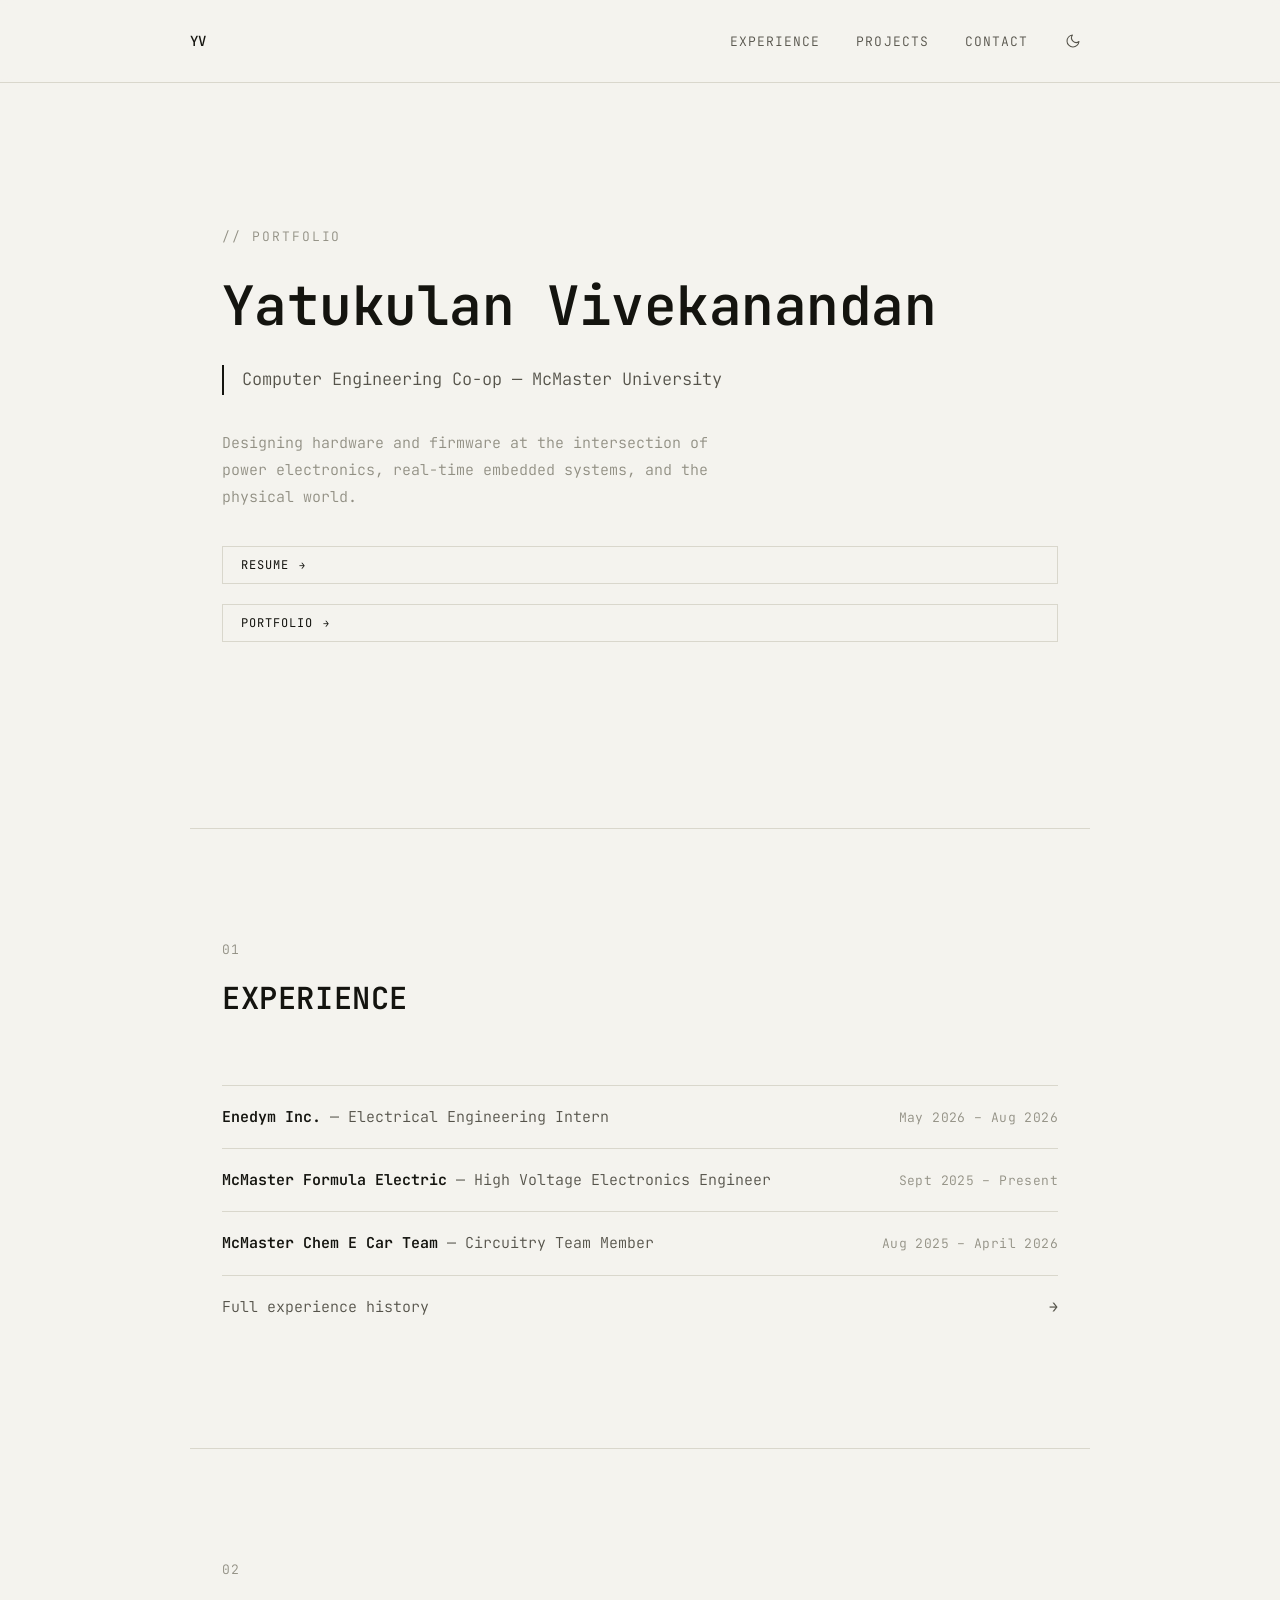
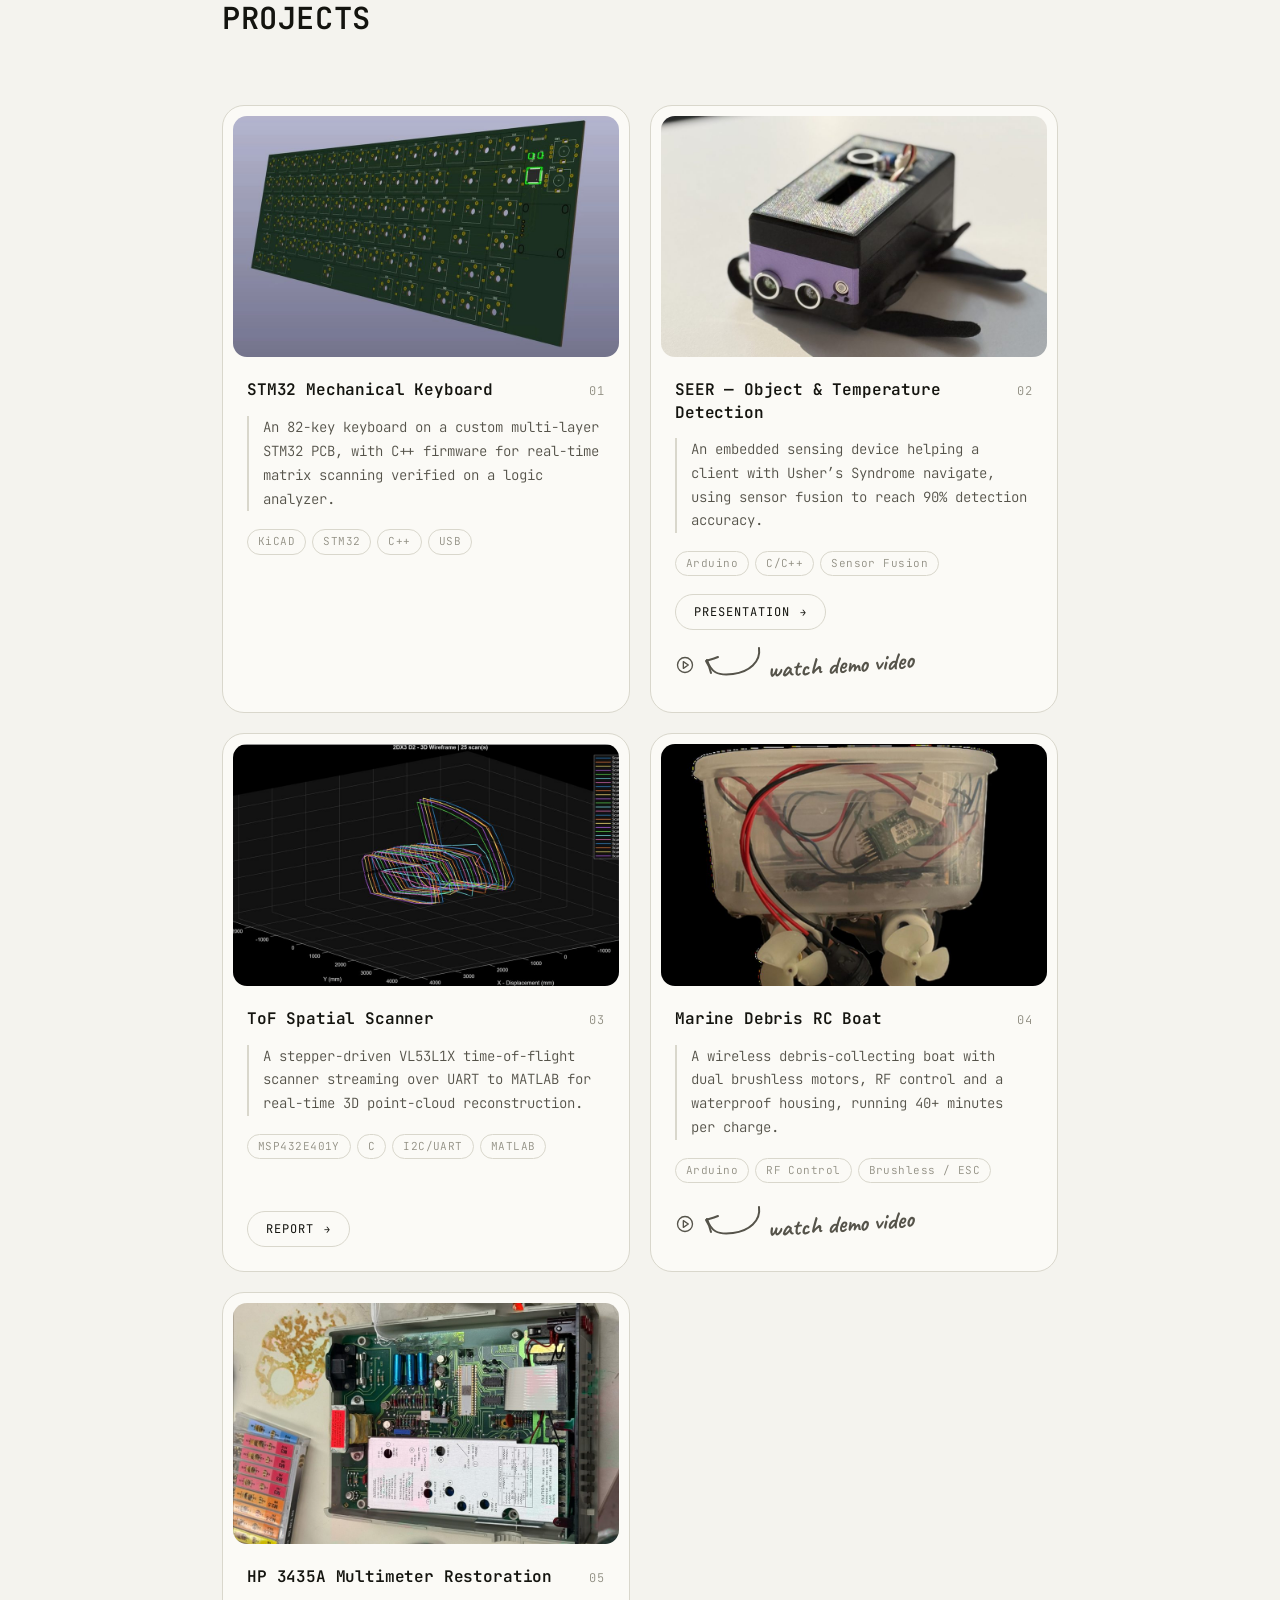
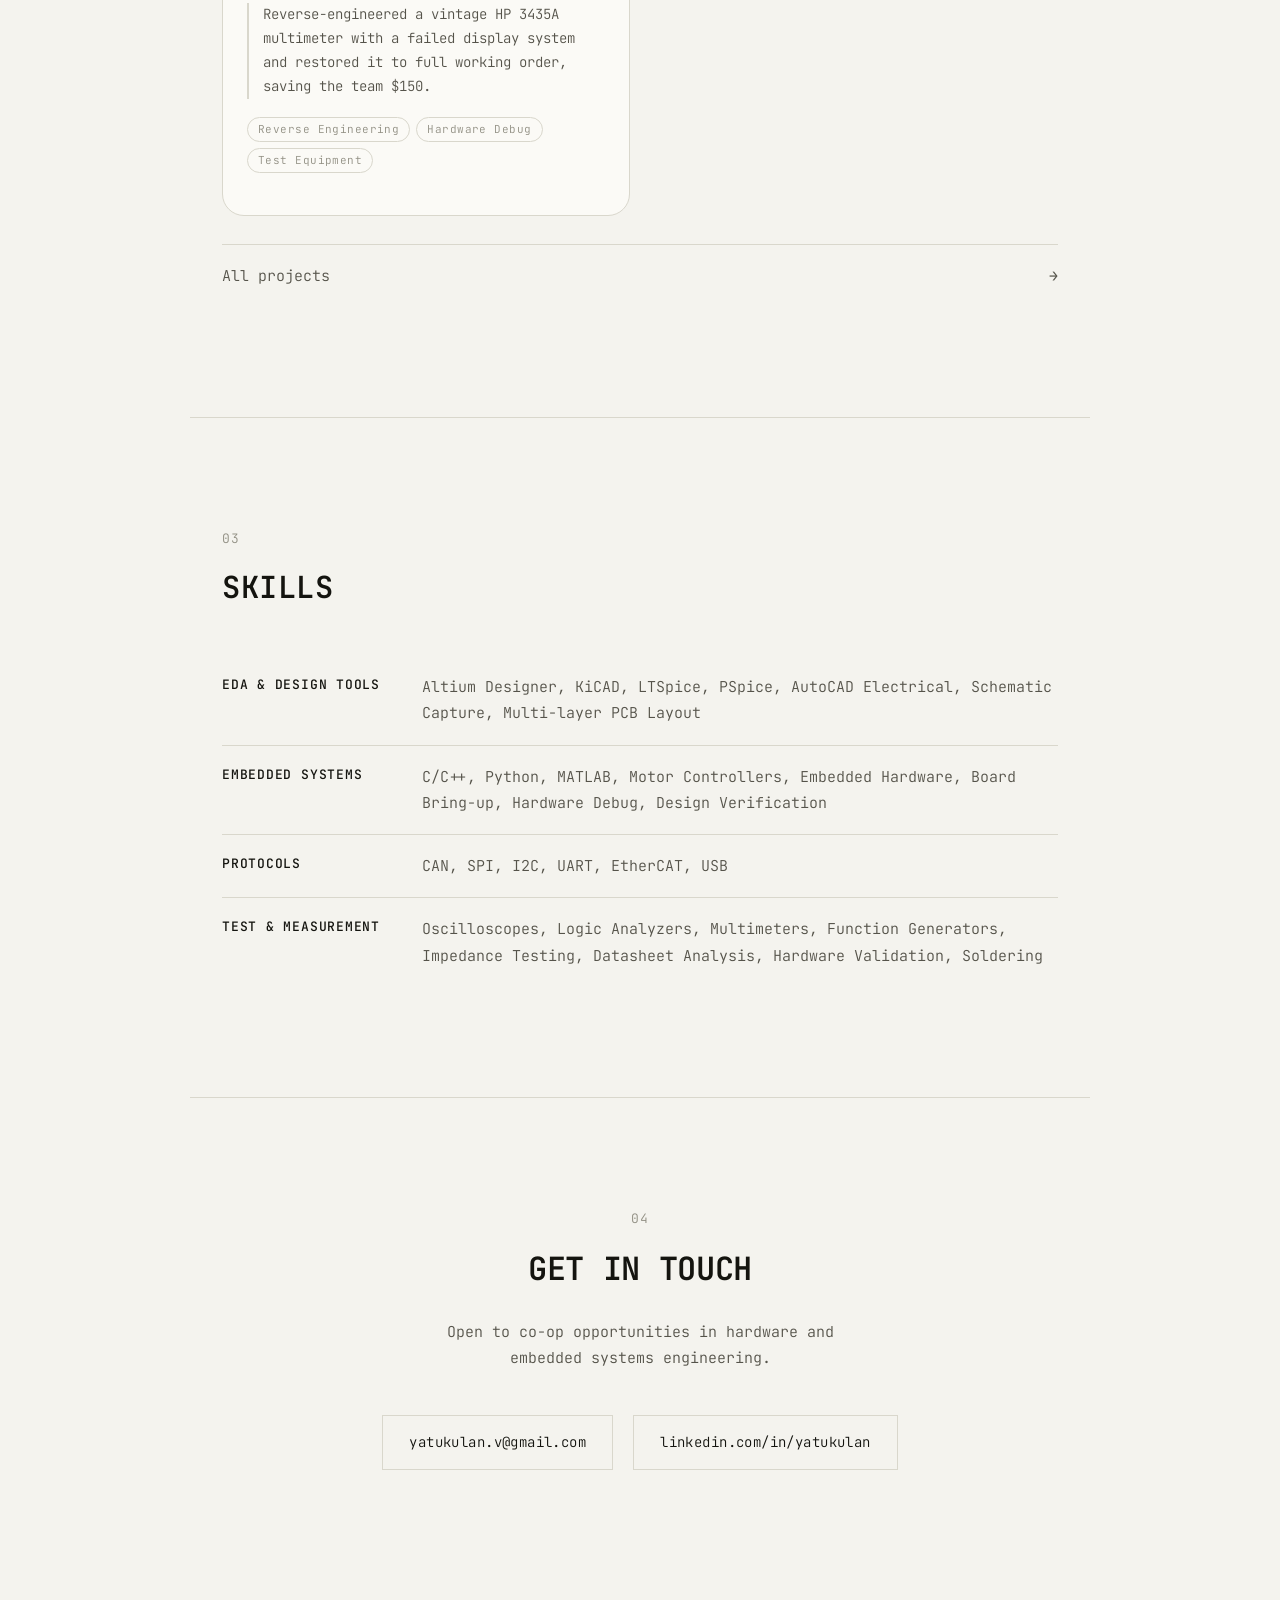
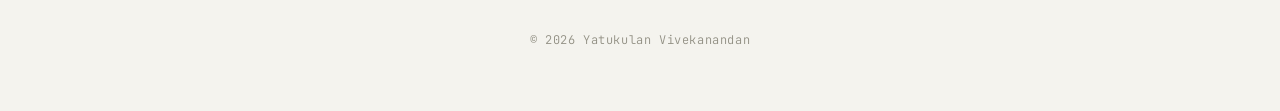
==== commit 4c4508db: "added multimeter project" ====
--- a/index.html
+++ b/index.html
@@ -188,10 +188,7 @@
     </article>
     <article class="card fade-in">
       <a class="card-media" href="/projects/multimeter/" aria-label="HP 3435A multimeter project page">
-        <div class="cover-text" role="img" aria-label="HP 3435A multimeter">
-          <span class="cover-text-main">HP 3435A</span>
-          <span class="cover-text-sub">Digital Multimeter &middot; Restored</span>
-        </div>
+        <img src="/media/multimeter/cover.jpg" alt="HP 3435A multimeter internals" loading="lazy" width="960" height="600">
         <span class="card-media-label">View project &#8594;</span>
       </a>
       <div class="card-body">
--- a/styles.css
+++ b/styles.css
@@ -348,13 +348,11 @@
   width: 100%;
   height: 100%;
   object-fit: cover;
-  filter: grayscale(1) contrast(1.05);
-  transition: filter 0.4s ease, transform 0.6s ease;
+  transition: transform 0.6s ease;
 }
 
 .card:hover .card-media img,
 .card-media:focus-visible img {
-  filter: none;
   transform: scale(1.03);
 }
 
@@ -994,13 +992,11 @@
   width: 100%;
   height: 100%;
   object-fit: cover;
-  filter: grayscale(1) contrast(1.05);
-  transition: filter 0.4s ease, transform 0.6s ease;
+  transition: transform 0.6s ease;
 }
 
 .gallery-item:hover img,
 .gallery-item:focus-visible img {
-  filter: none;
   transform: scale(1.03);
 }
 
@@ -1086,47 +1082,3 @@
   .pager { grid-template-columns: 1fr; }
   .pager-next { grid-column: 1; }
 }
-
-/* ---------- Text cover (projects without photos) ---------- */
-
-.cover-text {
-  display: flex;
-  text-decoration: none;
-  flex-direction: column;
-  align-items: center;
-  justify-content: center;
-  gap: 10px;
-  width: 100%;
-  height: 100%;
-  aspect-ratio: 16 / 10;
-  border-radius: 14px;
-  background-color: var(--bg);
-  background-image:
-    linear-gradient(var(--rule) 1px, transparent 1px),
-    linear-gradient(90deg, var(--rule) 1px, transparent 1px);
-  background-size: 28px 28px;
-  background-position: center;
-  transition: transform 0.6s ease;
-}
-
-.card:hover .cover-text {
-  transform: scale(1.03);
-}
-
-.cover-text-main {
-  padding: 4px 14px;
-  background: var(--bg);
-  font-size: clamp(2rem, 5vw, 3.2rem);
-  font-weight: 600;
-  letter-spacing: 0.04em;
-  color: var(--text);
-}
-
-.cover-text-sub {
-  padding: 2px 10px;
-  background: var(--bg);
-  font-size: 12px;
-  letter-spacing: 0.12em;
-  text-transform: uppercase;
-  color: var(--text-dimmer);
-}
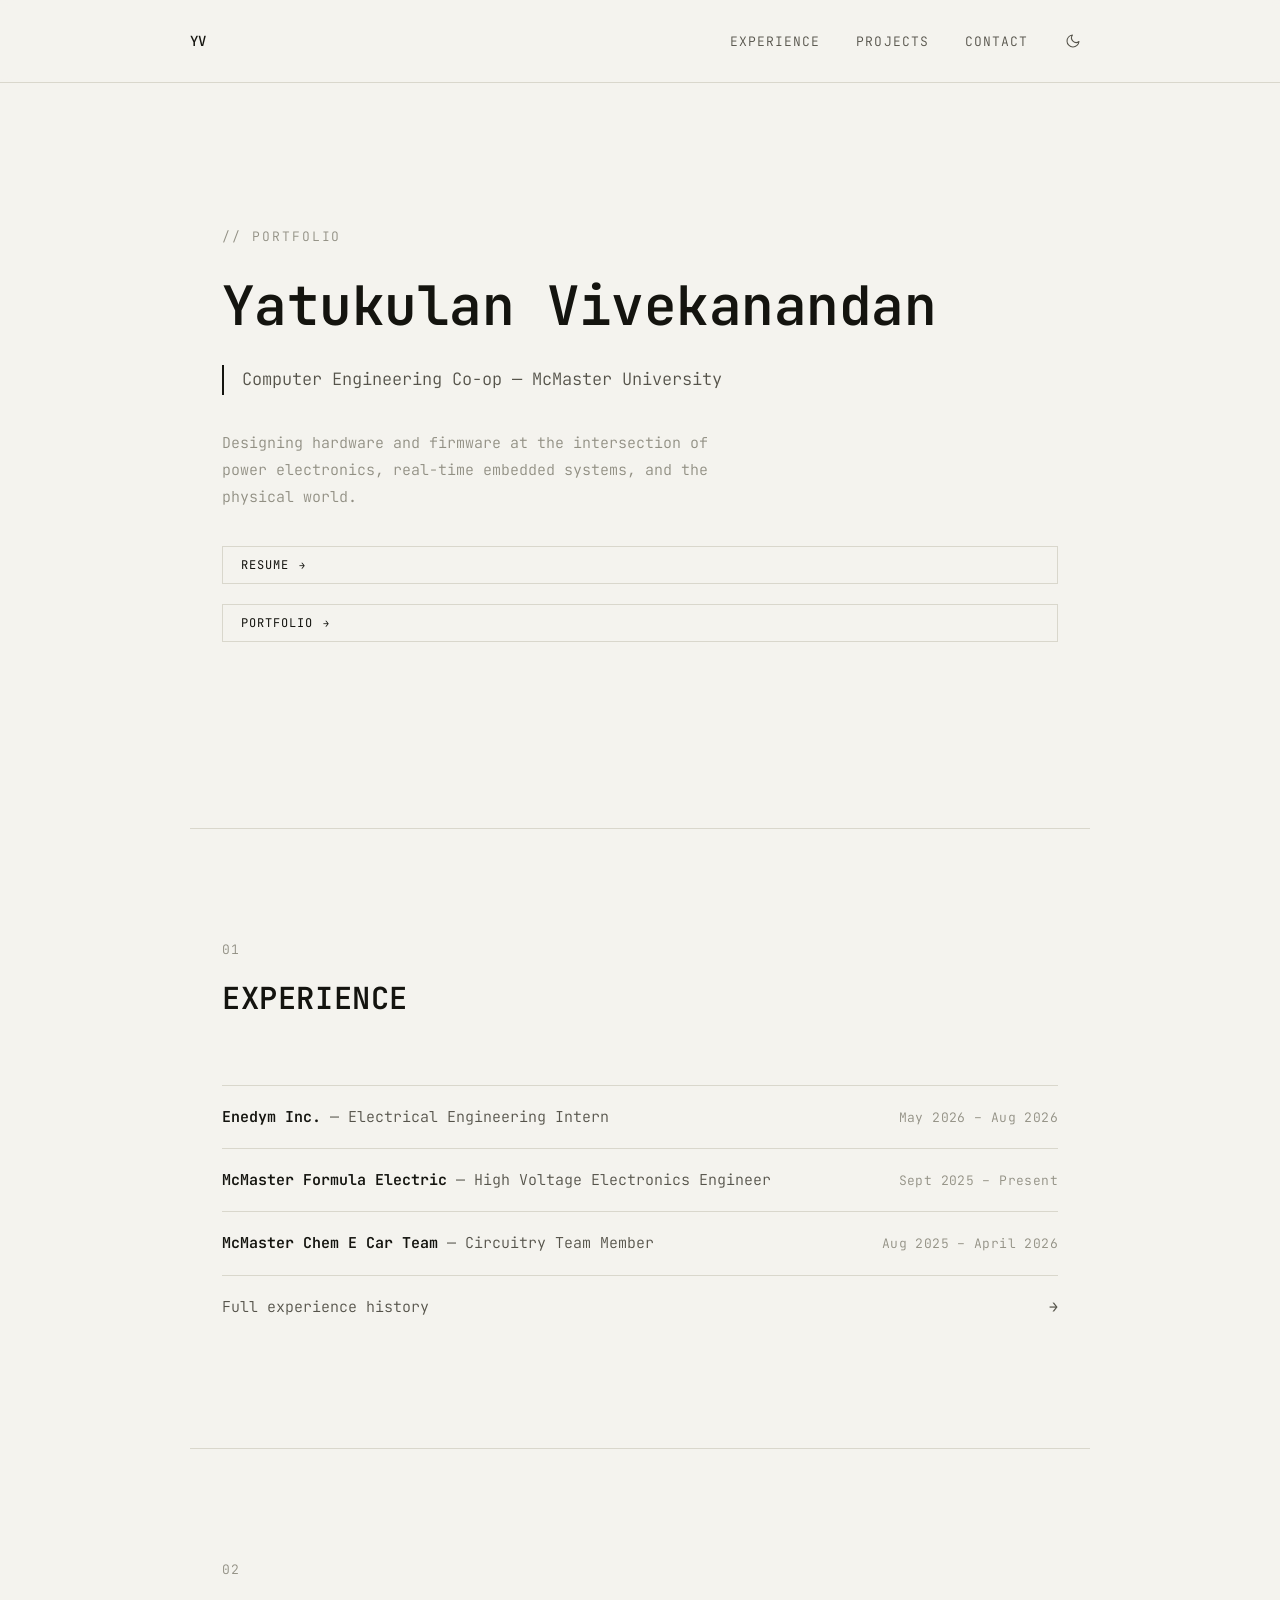
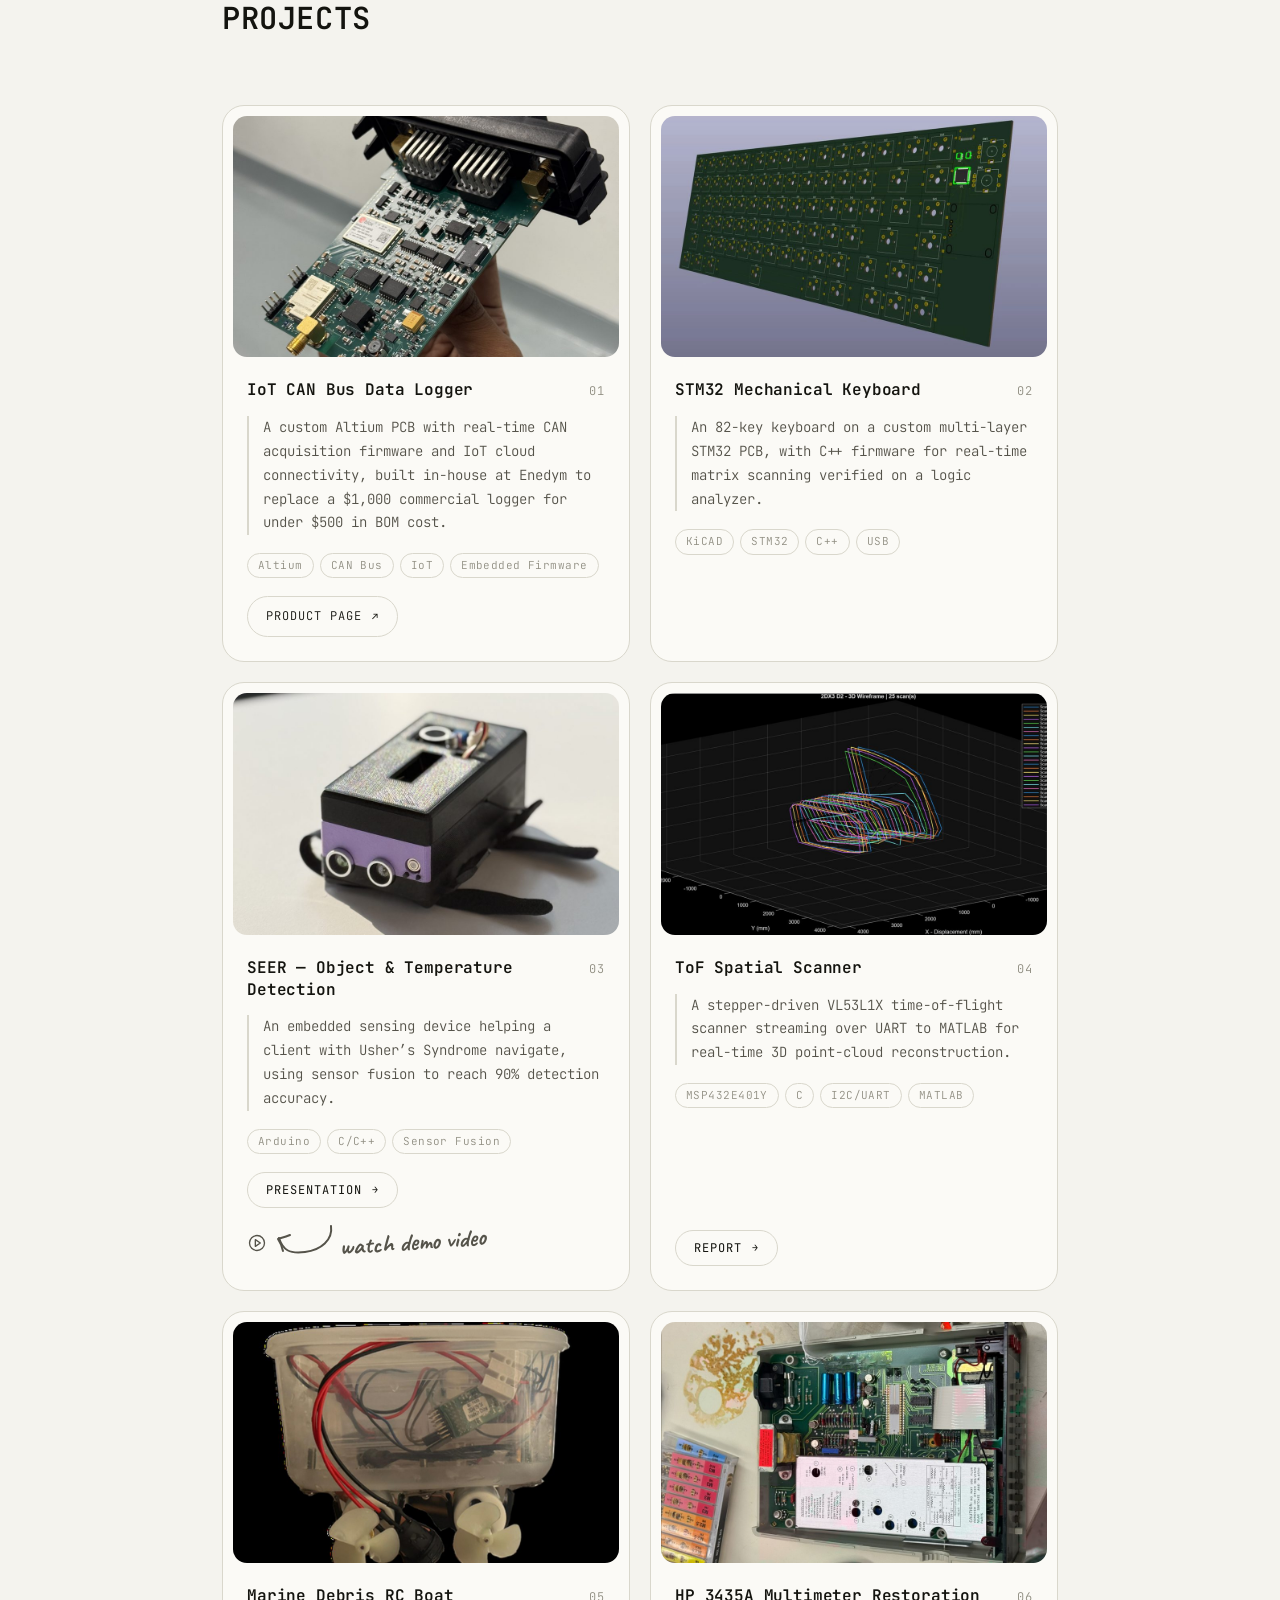
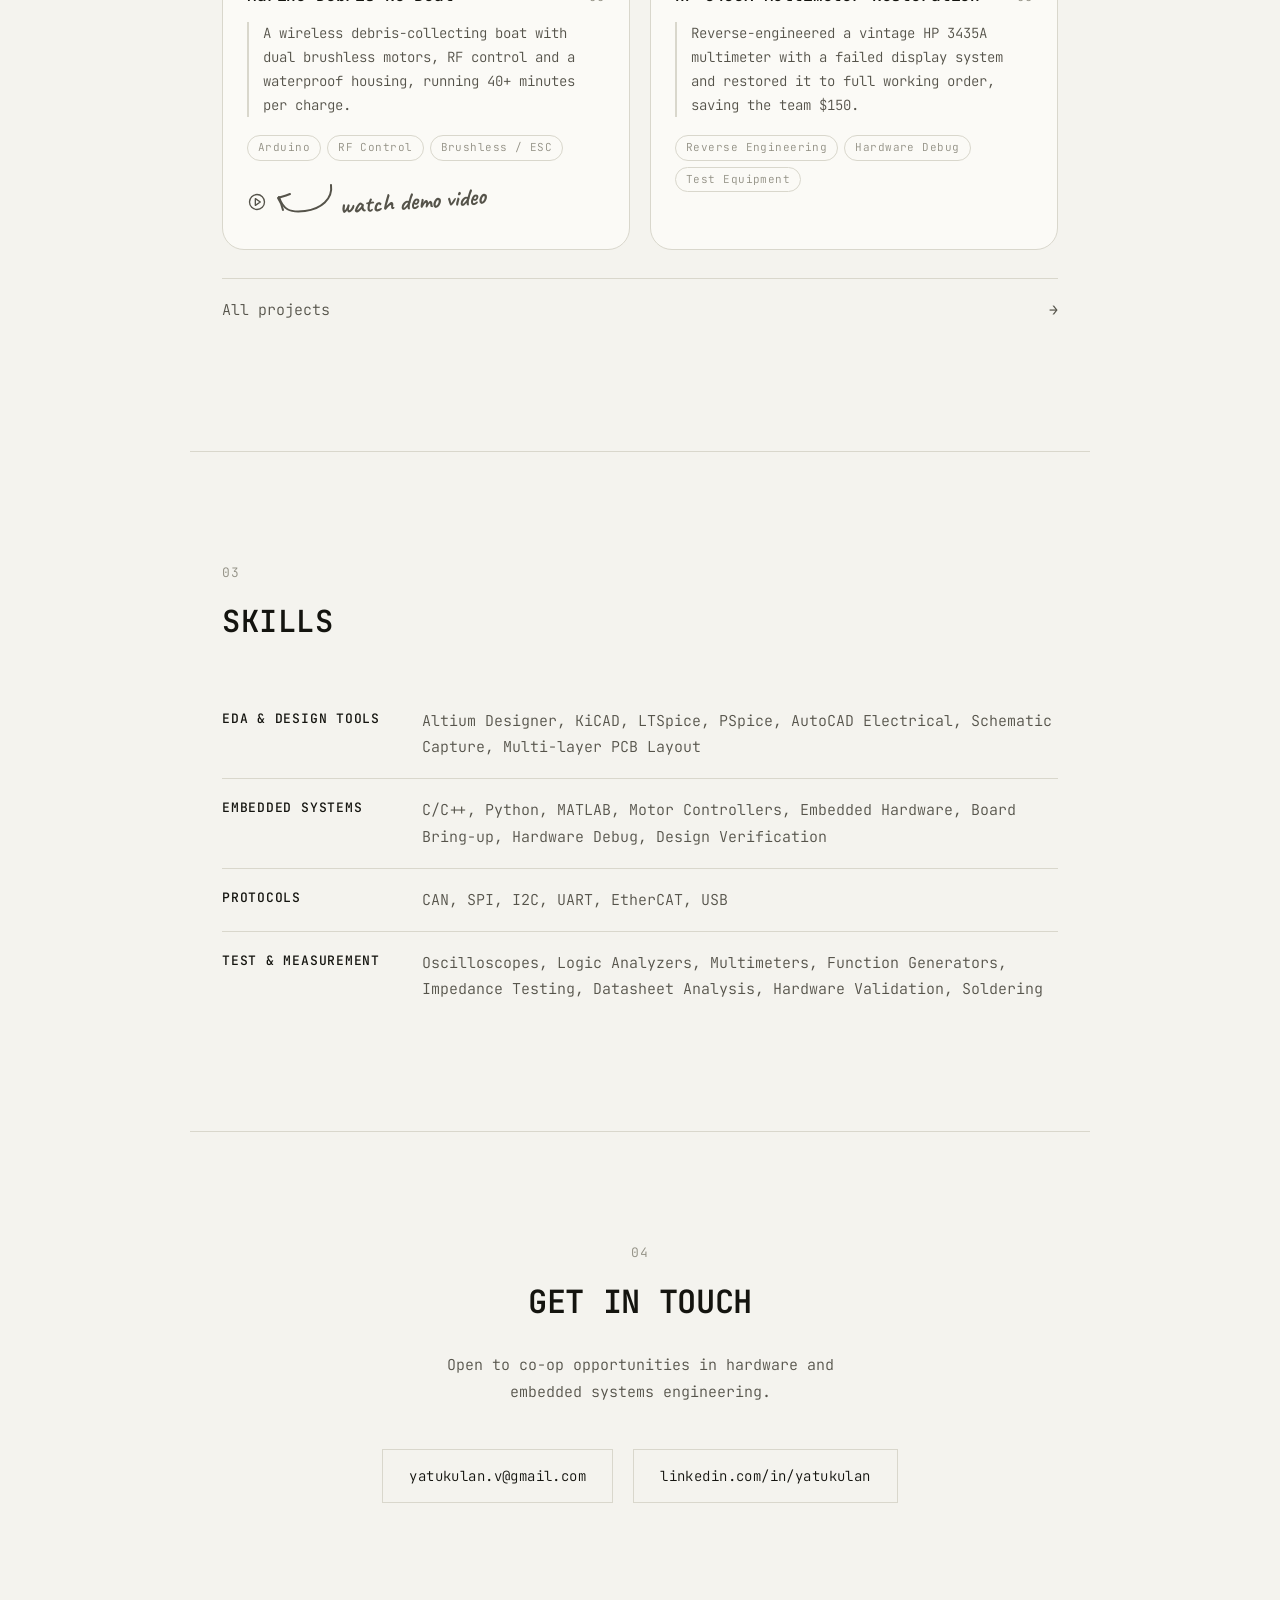
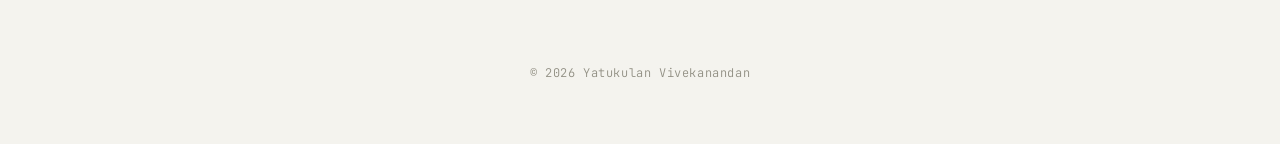
==== commit 078b8ba2: "Add IoT CAN bus data logger project and new photos Add the Enedym CAN logger project page with galle" ====
--- a/index.html
+++ b/index.html
@@ -97,6 +97,25 @@
 
   <div class="card-grid">
     <article class="card fade-in">
+      <a class="card-media" href="/projects/can-logger/" aria-label="IoT CAN Bus Data Logger project page">
+        <img src="/media/can-logger/cover.jpg" alt="IoT CAN bus data logger PCB" loading="lazy" width="960" height="600">
+        <span class="card-media-label">View project &#8594;</span>
+      </a>
+      <div class="card-body">
+        <div class="card-head">
+          <h3 class="card-title"><a href="/projects/can-logger/">IoT CAN Bus Data Logger</a></h3>
+          <span class="card-index">01</span>
+        </div>
+        <p class="card-desc">A custom Altium PCB with real-time CAN acquisition firmware and IoT cloud connectivity, built in-house at Enedym to replace a $1,000 commercial logger for under $500 in BOM cost.</p>
+        <ul class="card-tags"><li>Altium</li><li>CAN Bus</li><li>IoT</li><li>Embedded Firmware</li></ul>
+        <div class="project-btn-row">
+          <a class="media-btn" href="https://actiumev.com/telemetry/" target="_blank" rel="noopener">
+            Product page <span class="media-btn-icon">&#8599;</span>
+          </a>
+        </div>
+      </div>
+    </article>
+    <article class="card fade-in">
       <a class="card-media" href="/projects/mech-keyboard/" aria-label="STM32 mechanical keyboard project page">
         <img src="/media/mech-keyboard/cover.jpg" alt="STM32 mechanical keyboard" loading="lazy" width="960" height="600">
         <span class="card-media-label">View project &#8594;</span>
@@ -104,7 +123,7 @@
       <div class="card-body">
         <div class="card-head">
           <h3 class="card-title"><a href="/projects/mech-keyboard/">STM32 Mechanical Keyboard</a></h3>
-          <span class="card-index">01</span>
+          <span class="card-index">02</span>
         </div>
         <p class="card-desc">An 82-key keyboard on a custom multi-layer STM32 PCB, with C++ firmware for real-time matrix scanning verified on a logic analyzer.</p>
         <ul class="card-tags"><li>KiCAD</li><li>STM32</li><li>C++</li><li>USB</li></ul>
@@ -118,7 +137,7 @@
       <div class="card-body">
         <div class="card-head">
           <h3 class="card-title"><a href="/projects/seer/">SEER &mdash; Object &amp; Temperature Detection</a></h3>
-          <span class="card-index">02</span>
+          <span class="card-index">03</span>
         </div>
         <p class="card-desc">An embedded sensing device helping a client with Usher&rsquo;s Syndrome navigate, using sensor fusion to reach 90% detection accuracy.</p>
         <ul class="card-tags"><li>Arduino</li><li>C/C++</li><li>Sensor Fusion</li></ul>
@@ -148,7 +167,7 @@
       <div class="card-body">
         <div class="card-head">
           <h3 class="card-title"><a href="/projects/tof-scanner/">ToF Spatial Scanner</a></h3>
-          <span class="card-index">03</span>
+          <span class="card-index">04</span>
         </div>
         <p class="card-desc">A stepper-driven VL53L1X time-of-flight scanner streaming over UART to MATLAB for real-time 3D point-cloud reconstruction.</p>
         <ul class="card-tags"><li>MSP432E401Y</li><li>C</li><li>I2C/UART</li><li>MATLAB</li></ul>
@@ -167,7 +186,7 @@
       <div class="card-body">
         <div class="card-head">
           <h3 class="card-title"><a href="/projects/marine-boat/">Marine Debris RC Boat</a></h3>
-          <span class="card-index">04</span>
+          <span class="card-index">05</span>
         </div>
         <p class="card-desc">A wireless debris-collecting boat with dual brushless motors, RF control and a waterproof housing, running 40+ minutes per charge.</p>
         <ul class="card-tags"><li>Arduino</li><li>RF Control</li><li>Brushless / ESC</li></ul>
@@ -194,7 +213,7 @@
       <div class="card-body">
         <div class="card-head">
           <h3 class="card-title"><a href="/projects/multimeter/">HP 3435A Multimeter Restoration</a></h3>
-          <span class="card-index">05</span>
+          <span class="card-index">06</span>
         </div>
         <p class="card-desc">Reverse-engineered a vintage HP 3435A multimeter with a failed display system and restored it to full working order, saving the team $150.</p>
         <ul class="card-tags"><li>Reverse Engineering</li><li>Hardware Debug</li><li>Test Equipment</li></ul>
--- a/styles.css
+++ b/styles.css
@@ -509,6 +509,10 @@
   text-transform: uppercase;
   cursor: pointer;
   transition: border-color 0.2s ease, background 0.2s ease, color 0.2s ease;
+}
+
+a.media-btn {
+  text-decoration: none;
 }
 
 .project-btn-row .media-btn {
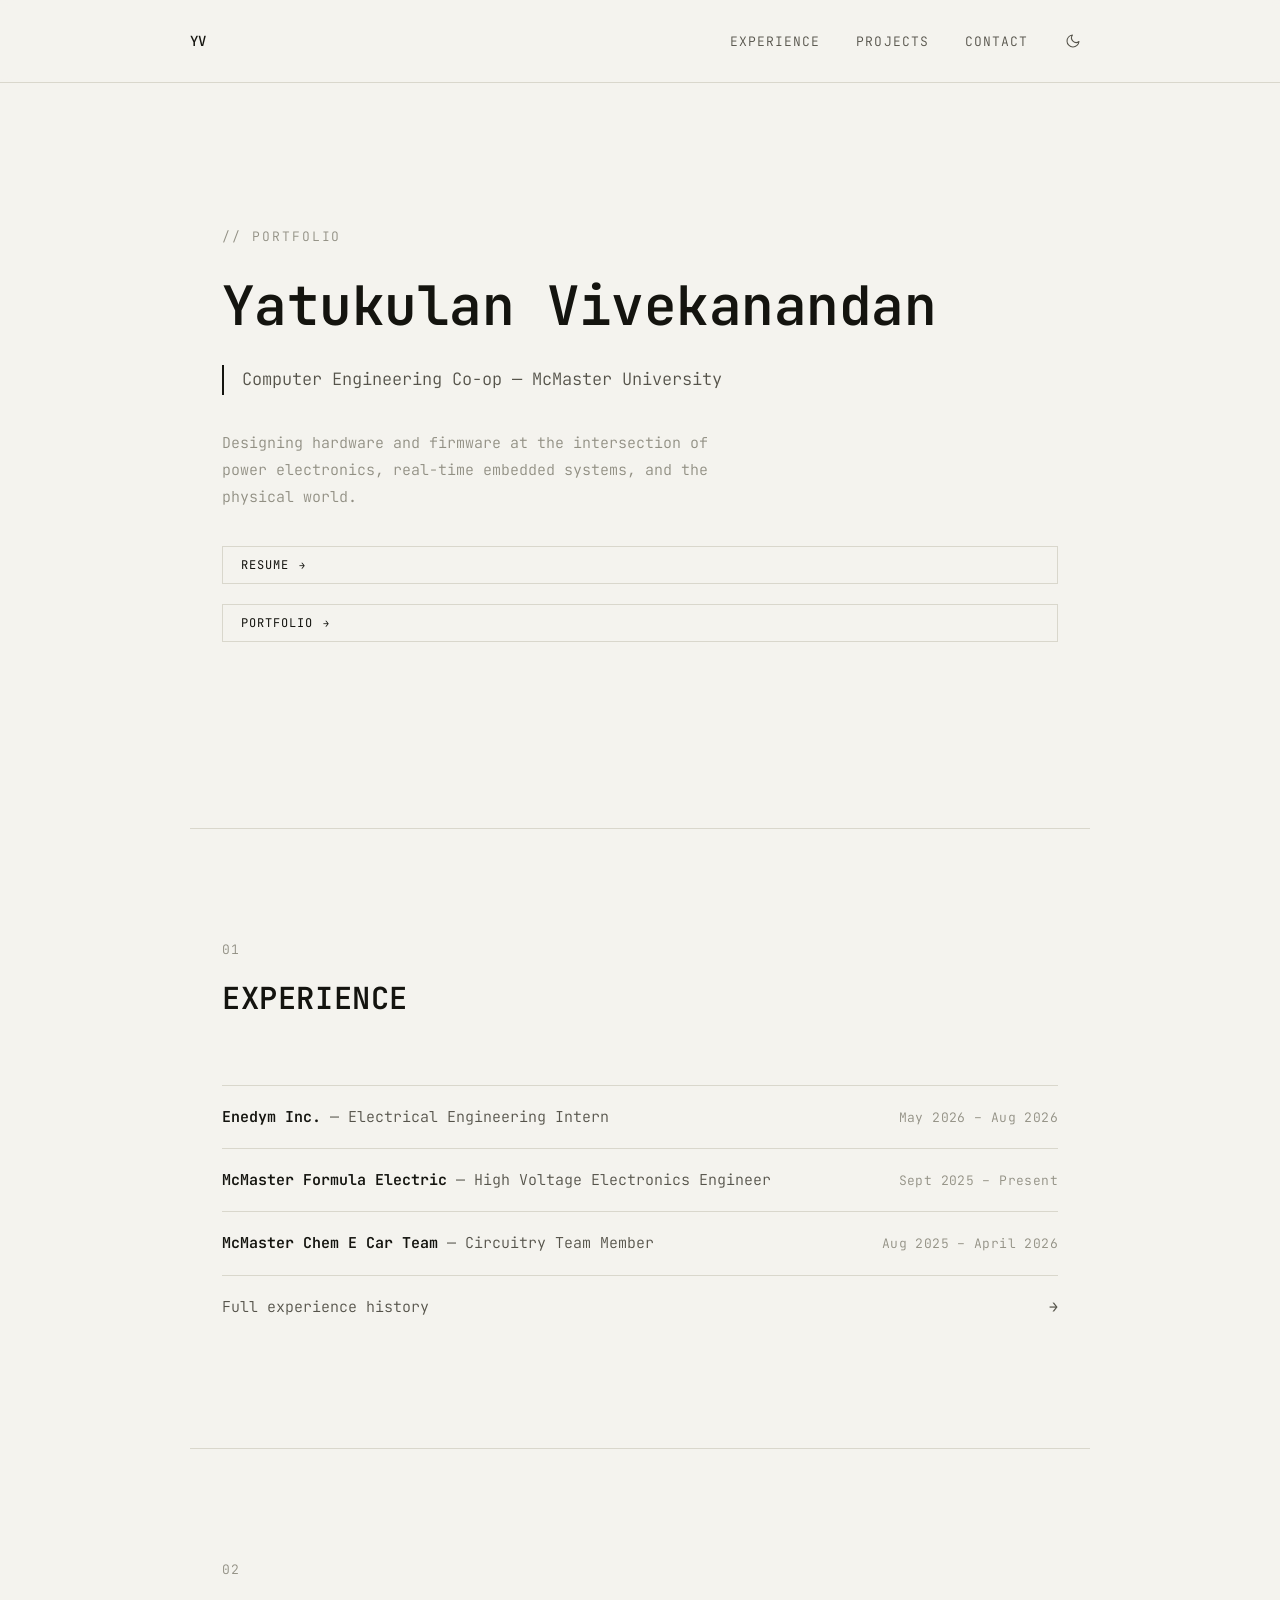
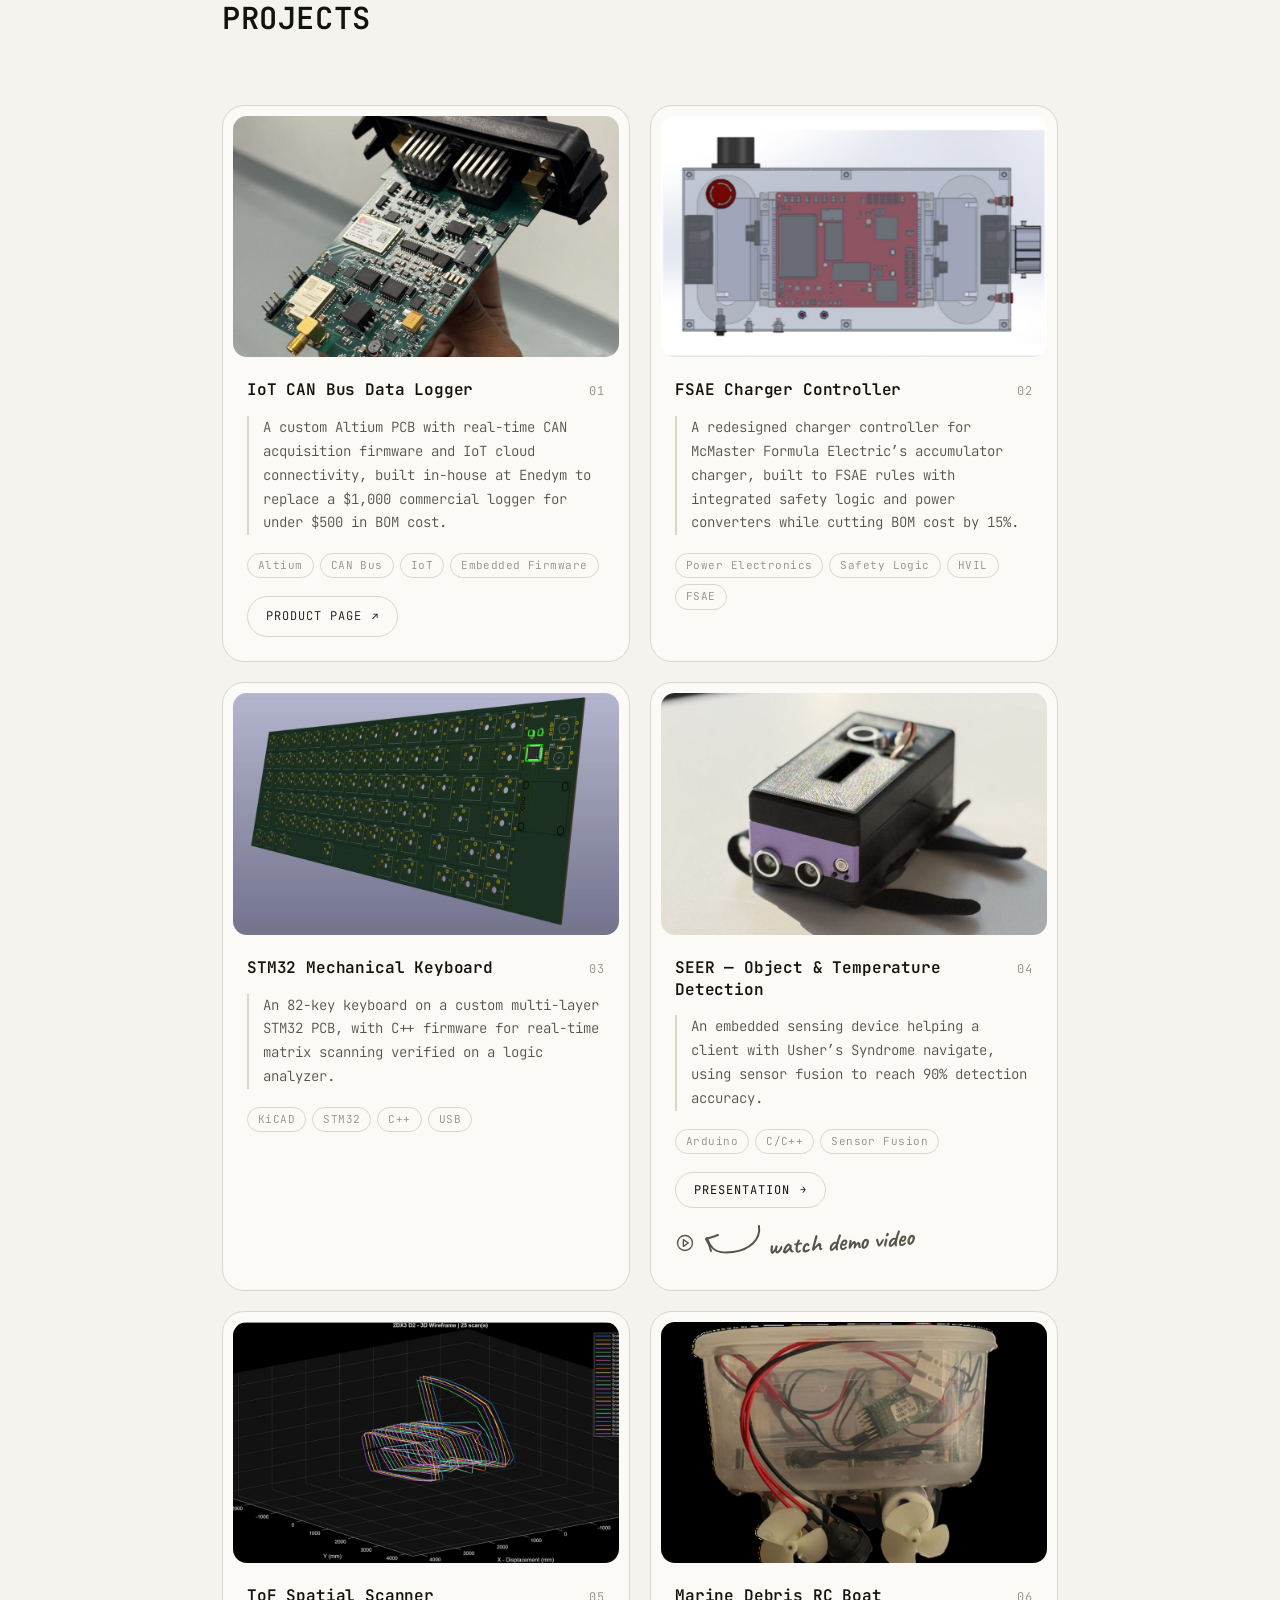
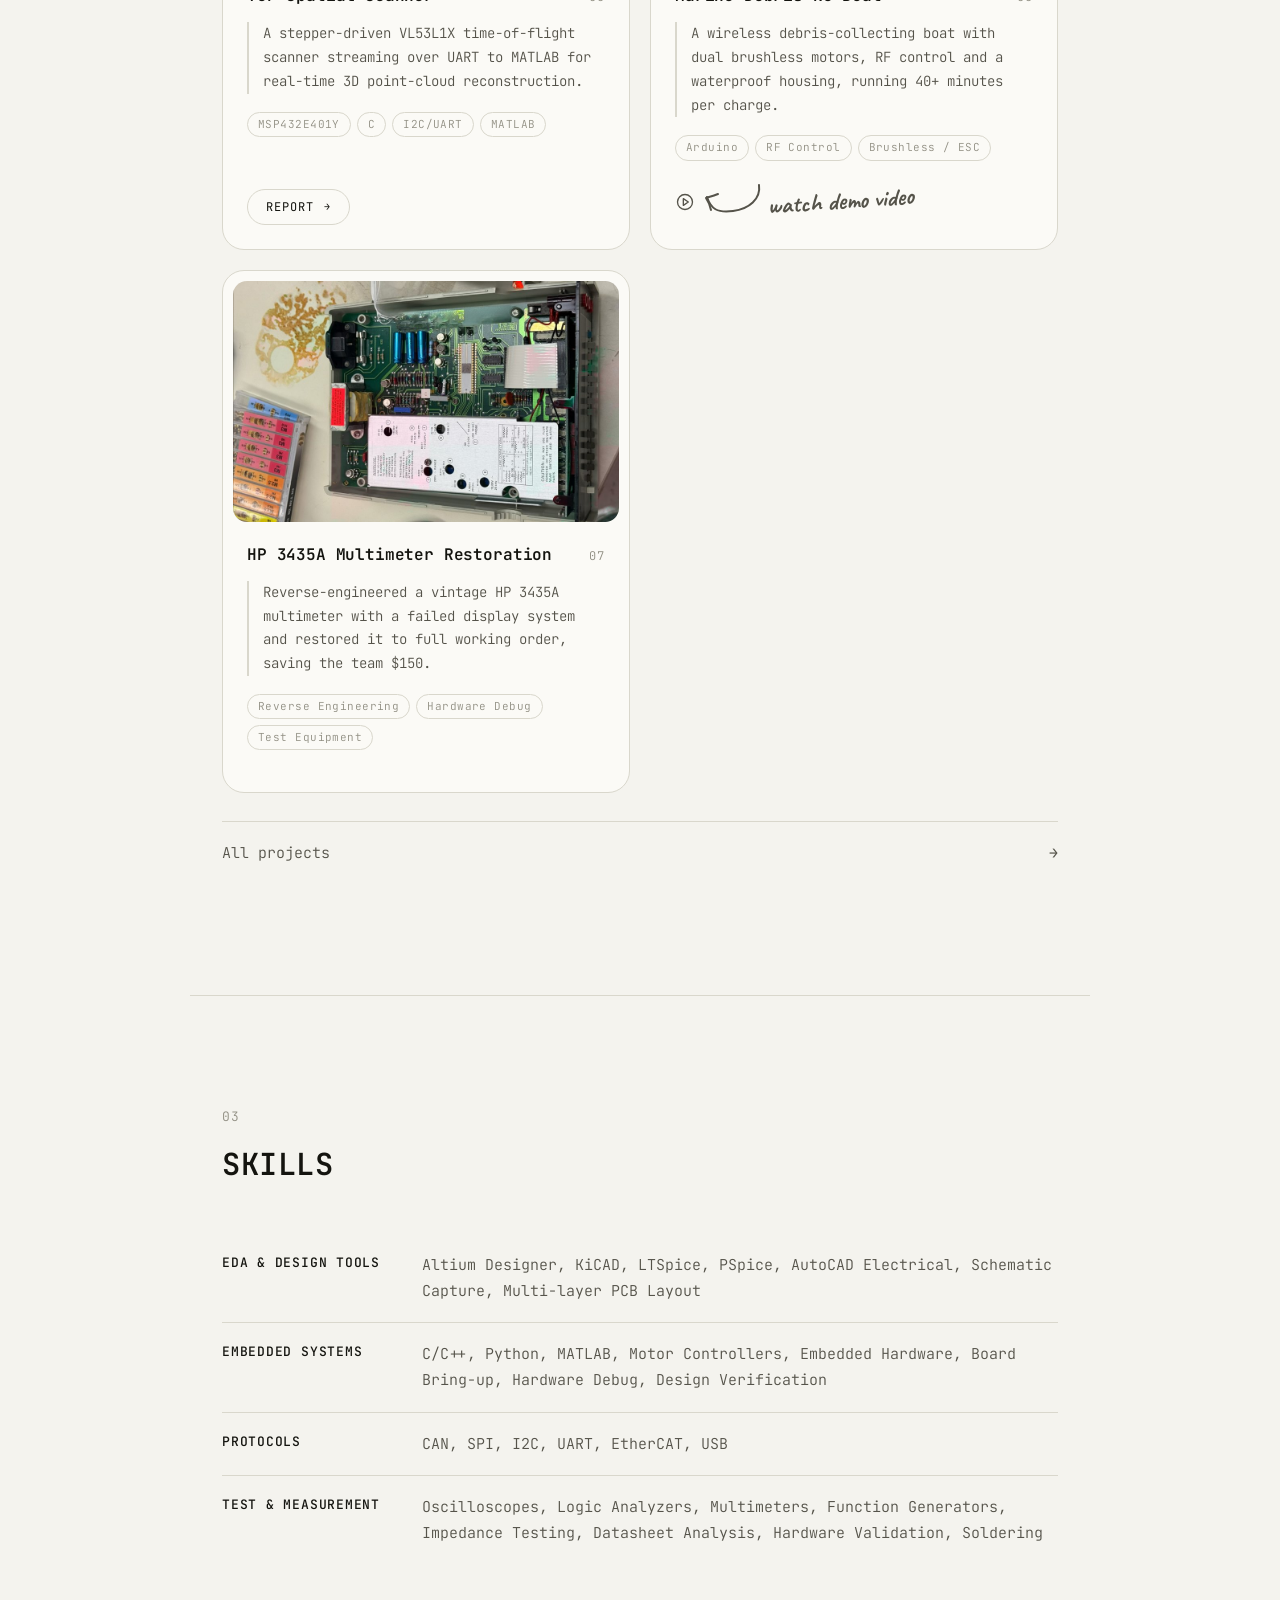
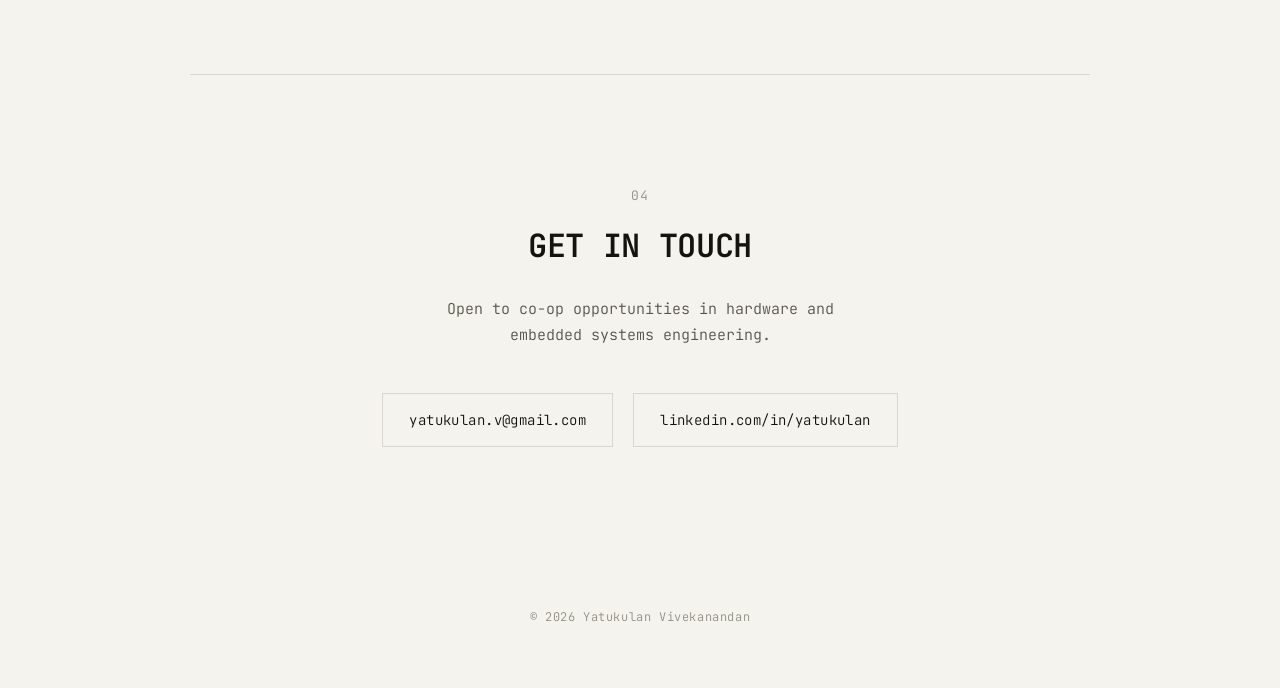
==== commit 91b638be: "Add FSAE charger controller project and trim CAN logger gallery Co-Authored-By: Claude Opus 5.5 <nor" ====
--- a/index.html
+++ b/index.html
@@ -116,6 +116,20 @@
       </div>
     </article>
     <article class="card fade-in">
+      <a class="card-media" href="/projects/charger-controller/" aria-label="FSAE Charger Controller project page">
+        <img src="/media/charger-controller/cover.jpg" alt="Charger controller enclosure layout" loading="lazy" width="960" height="600">
+        <span class="card-media-label">View project &#8594;</span>
+      </a>
+      <div class="card-body">
+        <div class="card-head">
+          <h3 class="card-title"><a href="/projects/charger-controller/">FSAE Charger Controller</a></h3>
+          <span class="card-index">02</span>
+        </div>
+        <p class="card-desc">A redesigned charger controller for McMaster Formula Electric&rsquo;s accumulator charger, built to FSAE rules with integrated safety logic and power converters while cutting BOM cost by 15%.</p>
+        <ul class="card-tags"><li>Power Electronics</li><li>Safety Logic</li><li>HVIL</li><li>FSAE</li></ul>
+      </div>
+    </article>
+    <article class="card fade-in">
       <a class="card-media" href="/projects/mech-keyboard/" aria-label="STM32 mechanical keyboard project page">
         <img src="/media/mech-keyboard/cover.jpg" alt="STM32 mechanical keyboard" loading="lazy" width="960" height="600">
         <span class="card-media-label">View project &#8594;</span>
@@ -123,7 +137,7 @@
       <div class="card-body">
         <div class="card-head">
           <h3 class="card-title"><a href="/projects/mech-keyboard/">STM32 Mechanical Keyboard</a></h3>
-          <span class="card-index">02</span>
+          <span class="card-index">03</span>
         </div>
         <p class="card-desc">An 82-key keyboard on a custom multi-layer STM32 PCB, with C++ firmware for real-time matrix scanning verified on a logic analyzer.</p>
         <ul class="card-tags"><li>KiCAD</li><li>STM32</li><li>C++</li><li>USB</li></ul>
@@ -137,7 +151,7 @@
       <div class="card-body">
         <div class="card-head">
           <h3 class="card-title"><a href="/projects/seer/">SEER &mdash; Object &amp; Temperature Detection</a></h3>
-          <span class="card-index">03</span>
+          <span class="card-index">04</span>
         </div>
         <p class="card-desc">An embedded sensing device helping a client with Usher&rsquo;s Syndrome navigate, using sensor fusion to reach 90% detection accuracy.</p>
         <ul class="card-tags"><li>Arduino</li><li>C/C++</li><li>Sensor Fusion</li></ul>
@@ -167,7 +181,7 @@
       <div class="card-body">
         <div class="card-head">
           <h3 class="card-title"><a href="/projects/tof-scanner/">ToF Spatial Scanner</a></h3>
-          <span class="card-index">04</span>
+          <span class="card-index">05</span>
         </div>
         <p class="card-desc">A stepper-driven VL53L1X time-of-flight scanner streaming over UART to MATLAB for real-time 3D point-cloud reconstruction.</p>
         <ul class="card-tags"><li>MSP432E401Y</li><li>C</li><li>I2C/UART</li><li>MATLAB</li></ul>
@@ -186,7 +200,7 @@
       <div class="card-body">
         <div class="card-head">
           <h3 class="card-title"><a href="/projects/marine-boat/">Marine Debris RC Boat</a></h3>
-          <span class="card-index">05</span>
+          <span class="card-index">06</span>
         </div>
         <p class="card-desc">A wireless debris-collecting boat with dual brushless motors, RF control and a waterproof housing, running 40+ minutes per charge.</p>
         <ul class="card-tags"><li>Arduino</li><li>RF Control</li><li>Brushless / ESC</li></ul>
@@ -213,7 +227,7 @@
       <div class="card-body">
         <div class="card-head">
           <h3 class="card-title"><a href="/projects/multimeter/">HP 3435A Multimeter Restoration</a></h3>
-          <span class="card-index">06</span>
+          <span class="card-index">07</span>
         </div>
         <p class="card-desc">Reverse-engineered a vintage HP 3435A multimeter with a failed display system and restored it to full working order, saving the team $150.</p>
         <ul class="card-tags"><li>Reverse Engineering</li><li>Hardware Debug</li><li>Test Equipment</li></ul>
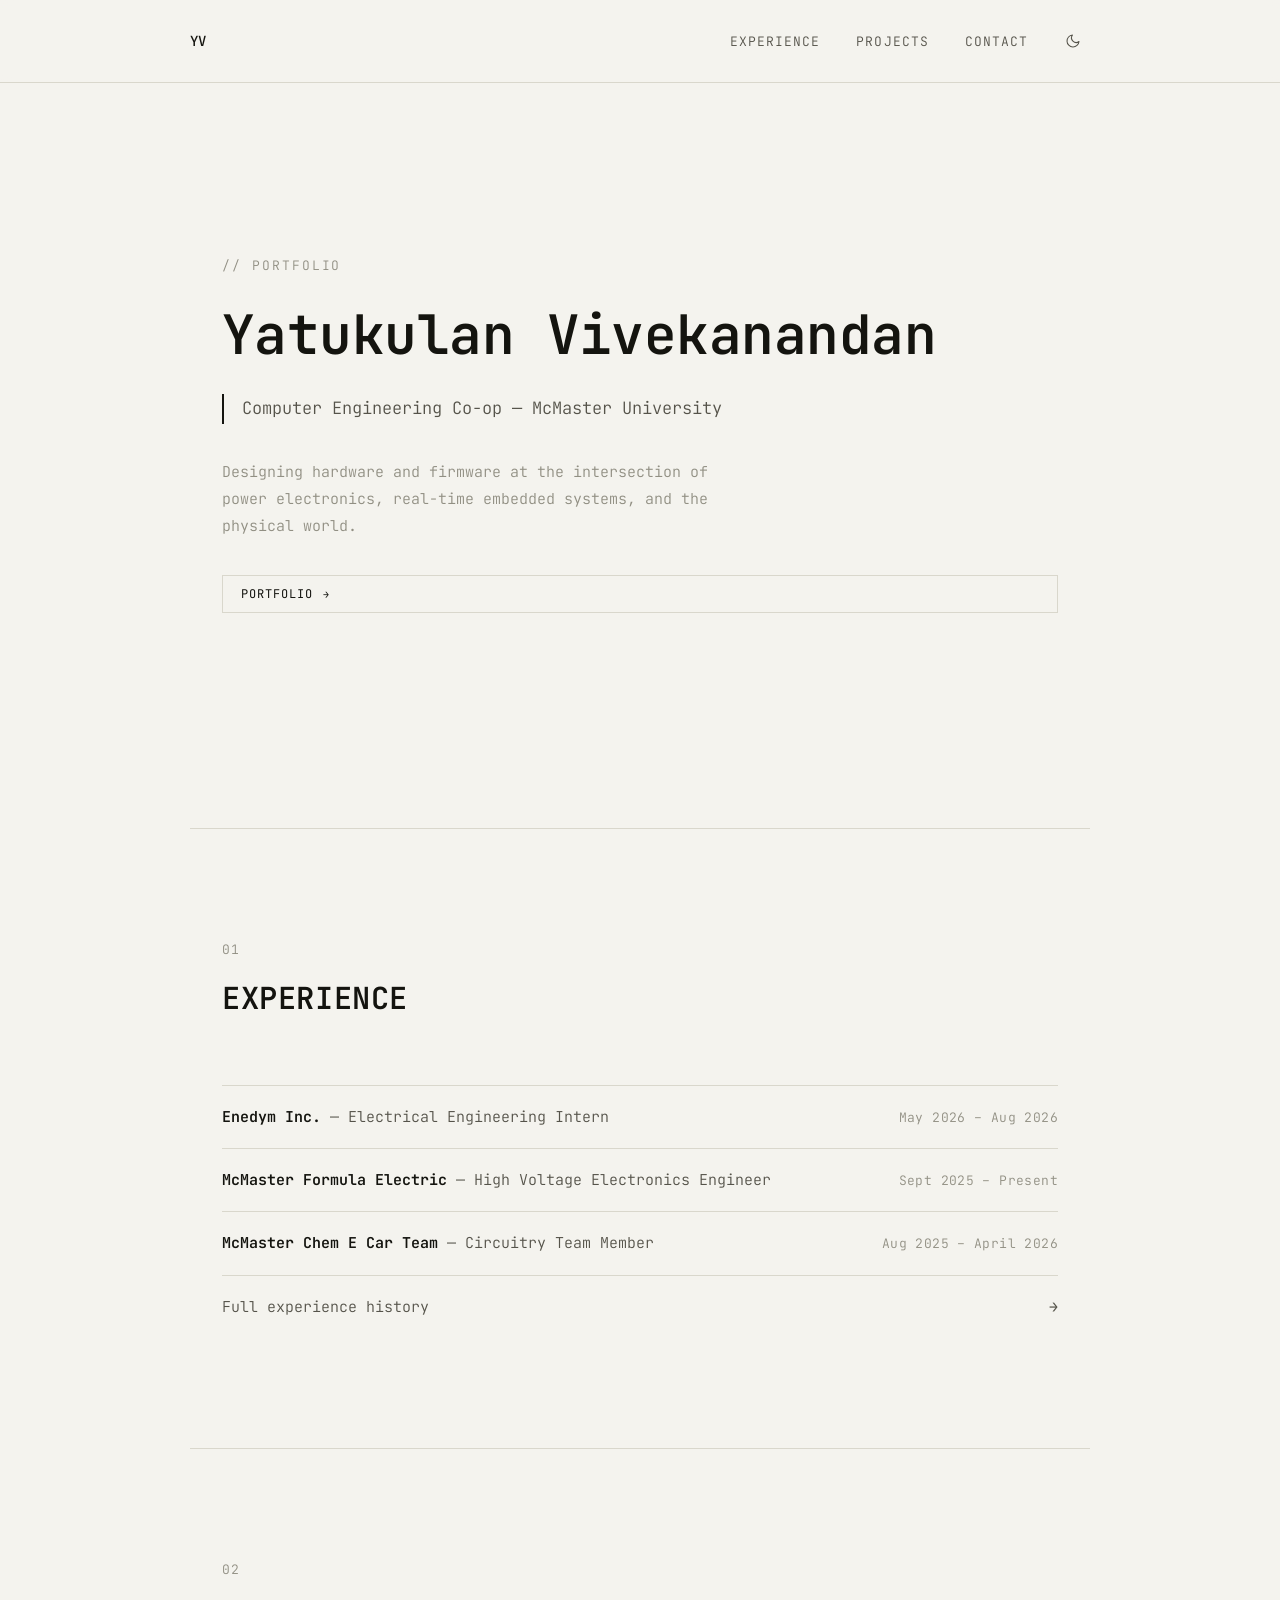
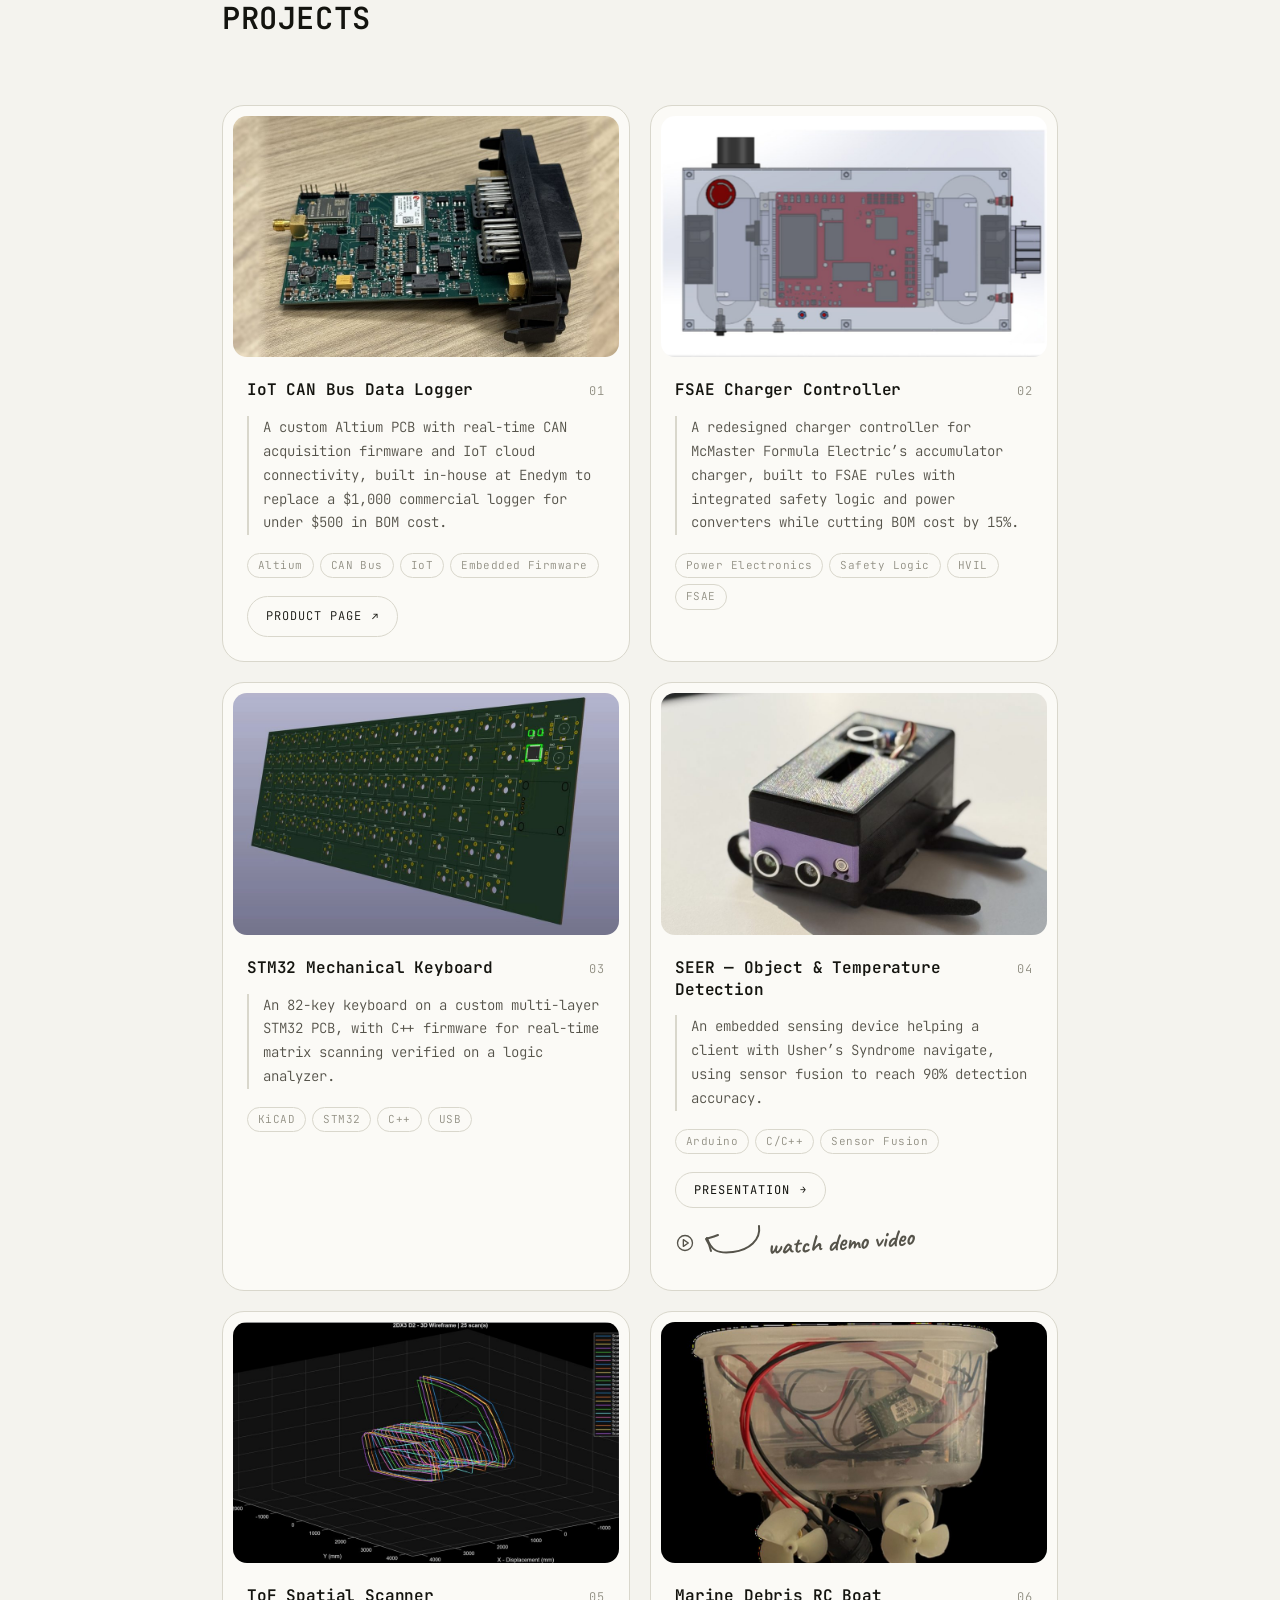
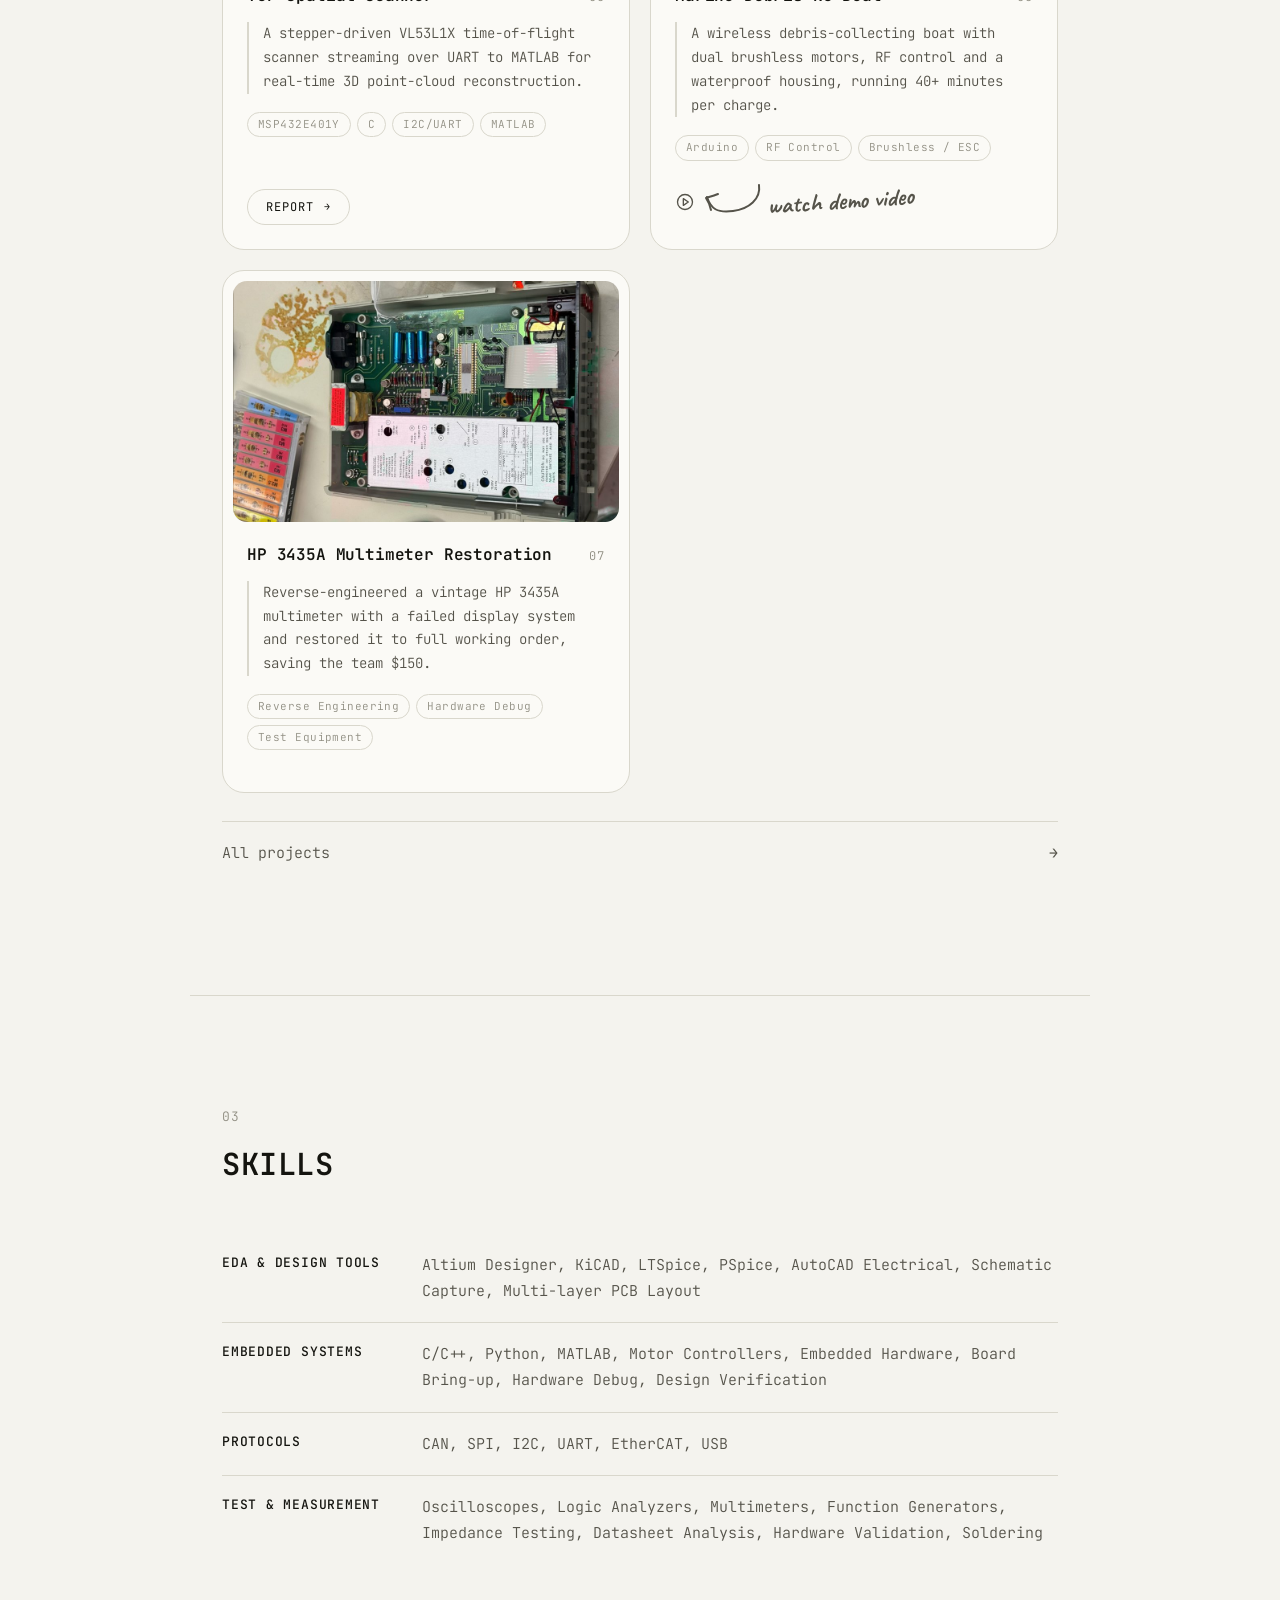
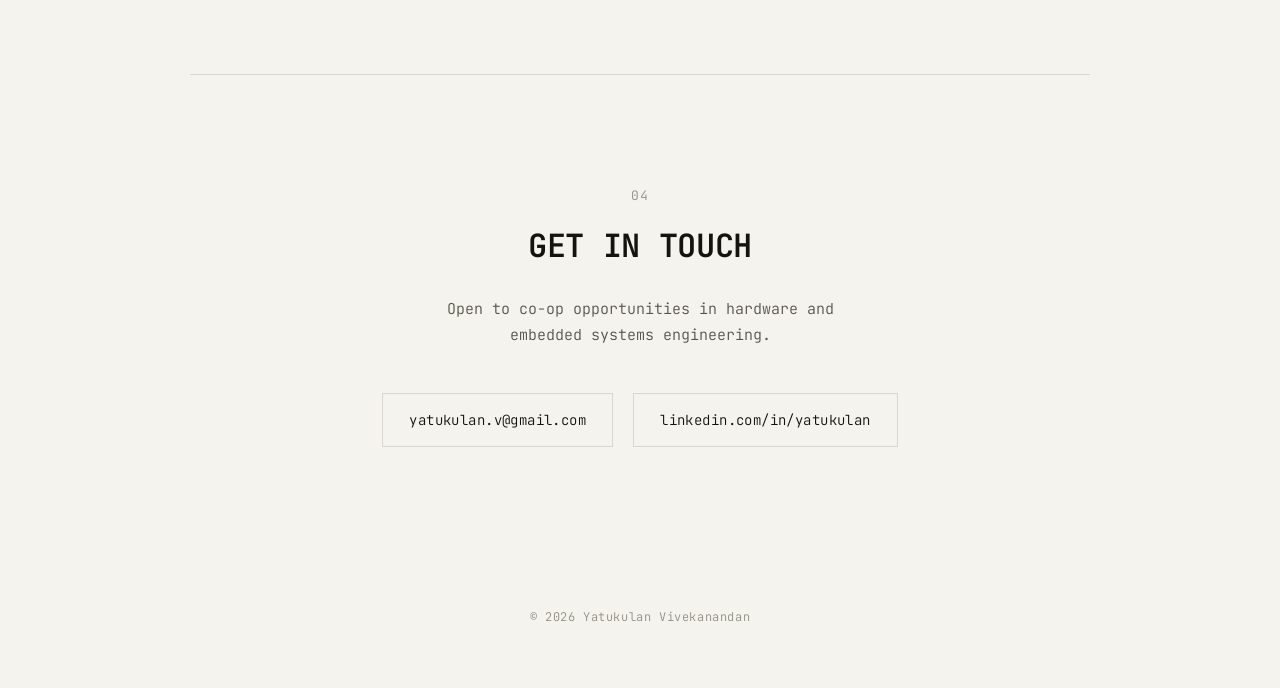
==== commit a5c41318: "Remove resume button and PDF from site Co-Authored-By: Claude Opus 5.5 <noreply@anthropic.com>" ====
--- a/index.html
+++ b/index.html
@@ -55,9 +55,6 @@
   <h1 class="fade-in">Yatukulan Vivekanandan</h1>
   <p class="hero-role fade-in">Computer Engineering Co-op &mdash; McMaster University</p>
   <p class="hero-tagline fade-in">Designing hardware and firmware at the intersection of power electronics, real-time embedded systems, and the physical world.</p>
-  <button class="media-btn report-btn hero-resume-btn fade-in" type="button" data-report="/resume.pdf" data-report-title="Yatukulan Vivekanandan &mdash; Resume">
-    Resume <span class="media-btn-icon">&#8594;</span>
-  </button>
   <button class="media-btn report-btn hero-portfolio-btn fade-in" type="button" data-report="/media/portfolio.pdf" data-report-title="Yatukulan Vivekanandan &mdash; Portfolio">
     Portfolio <span class="media-btn-icon">&#8594;</span>
   </button>
--- a/styles.css
+++ b/styles.css
@@ -210,14 +210,8 @@
   line-height: 1.8;
 }
 
-.hero-resume-btn {
+.hero-portfolio-btn {
   margin-top: 24px;
-  transform: scale(0.5);
-  transform-origin: left center;
-}
-
-.hero-portfolio-btn {
-  margin-top: -8px;
   transform: scale(0.5);
   transform-origin: left center;
 }
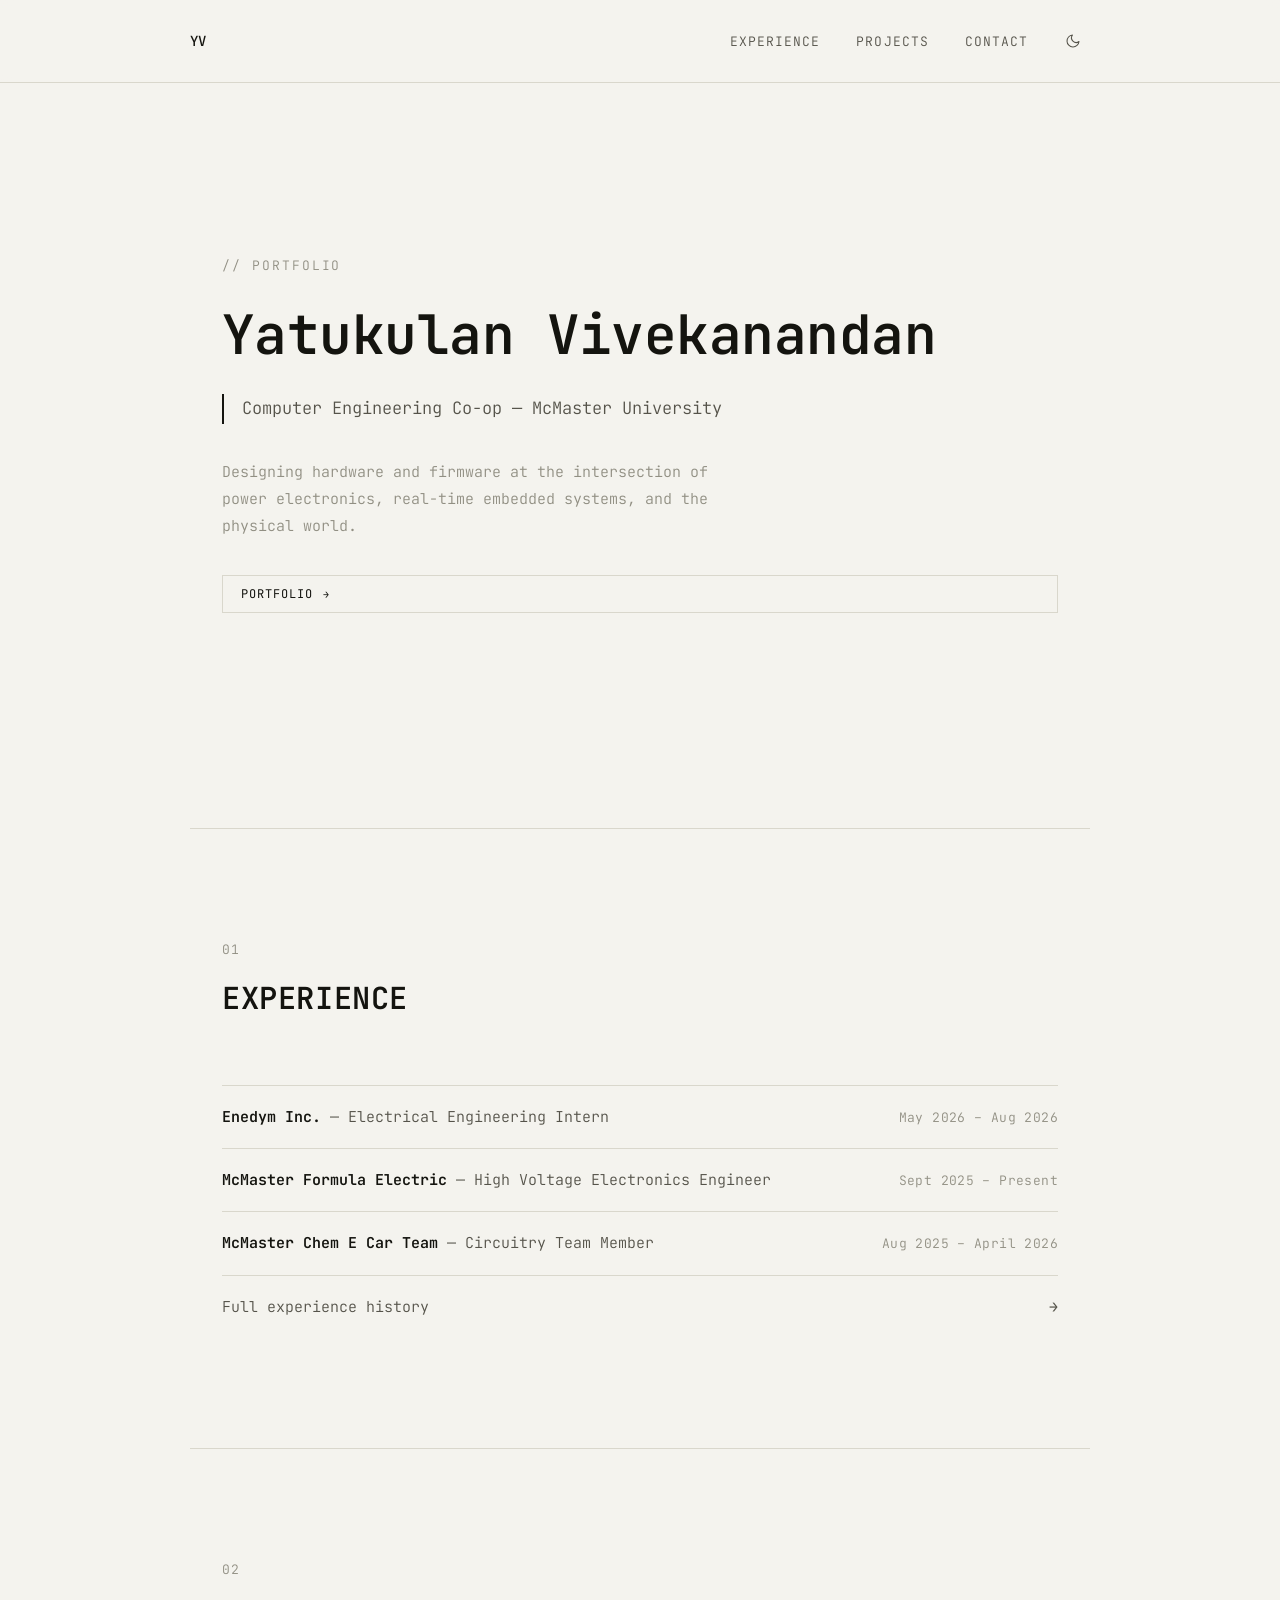
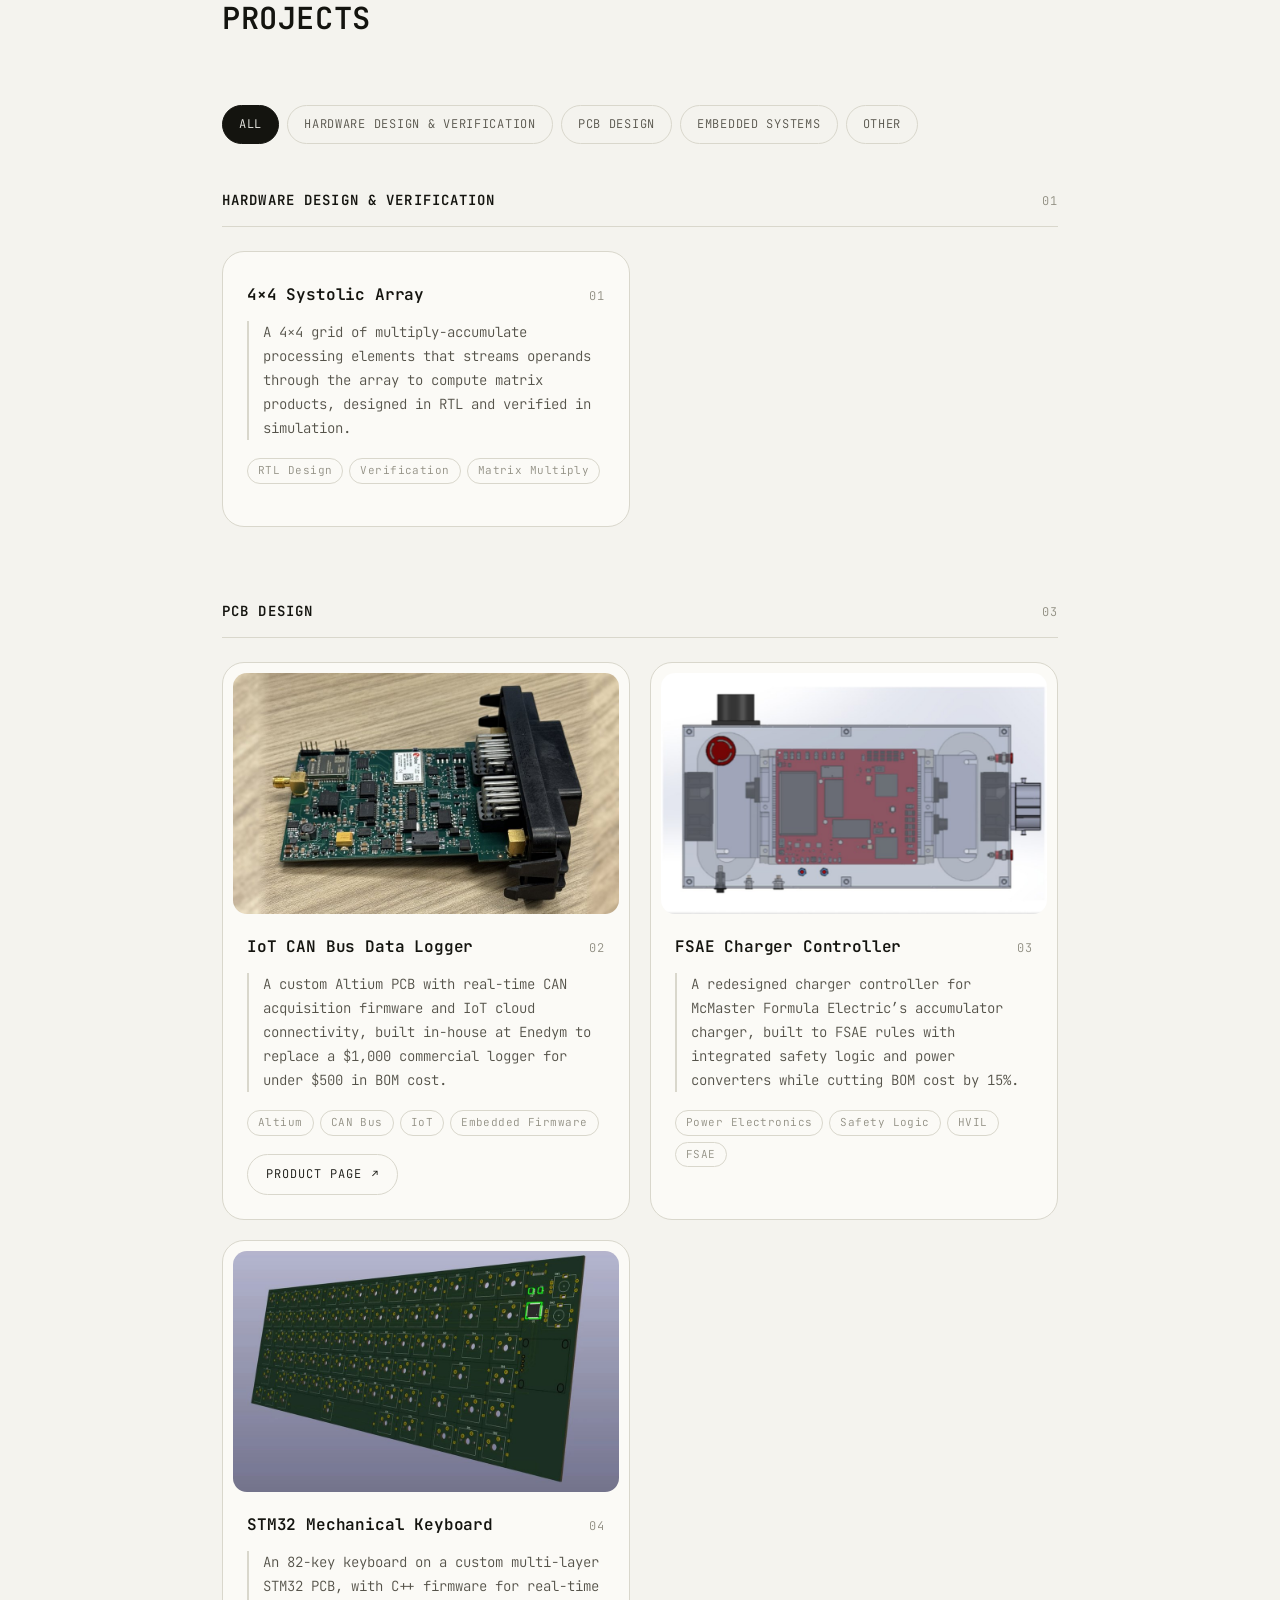
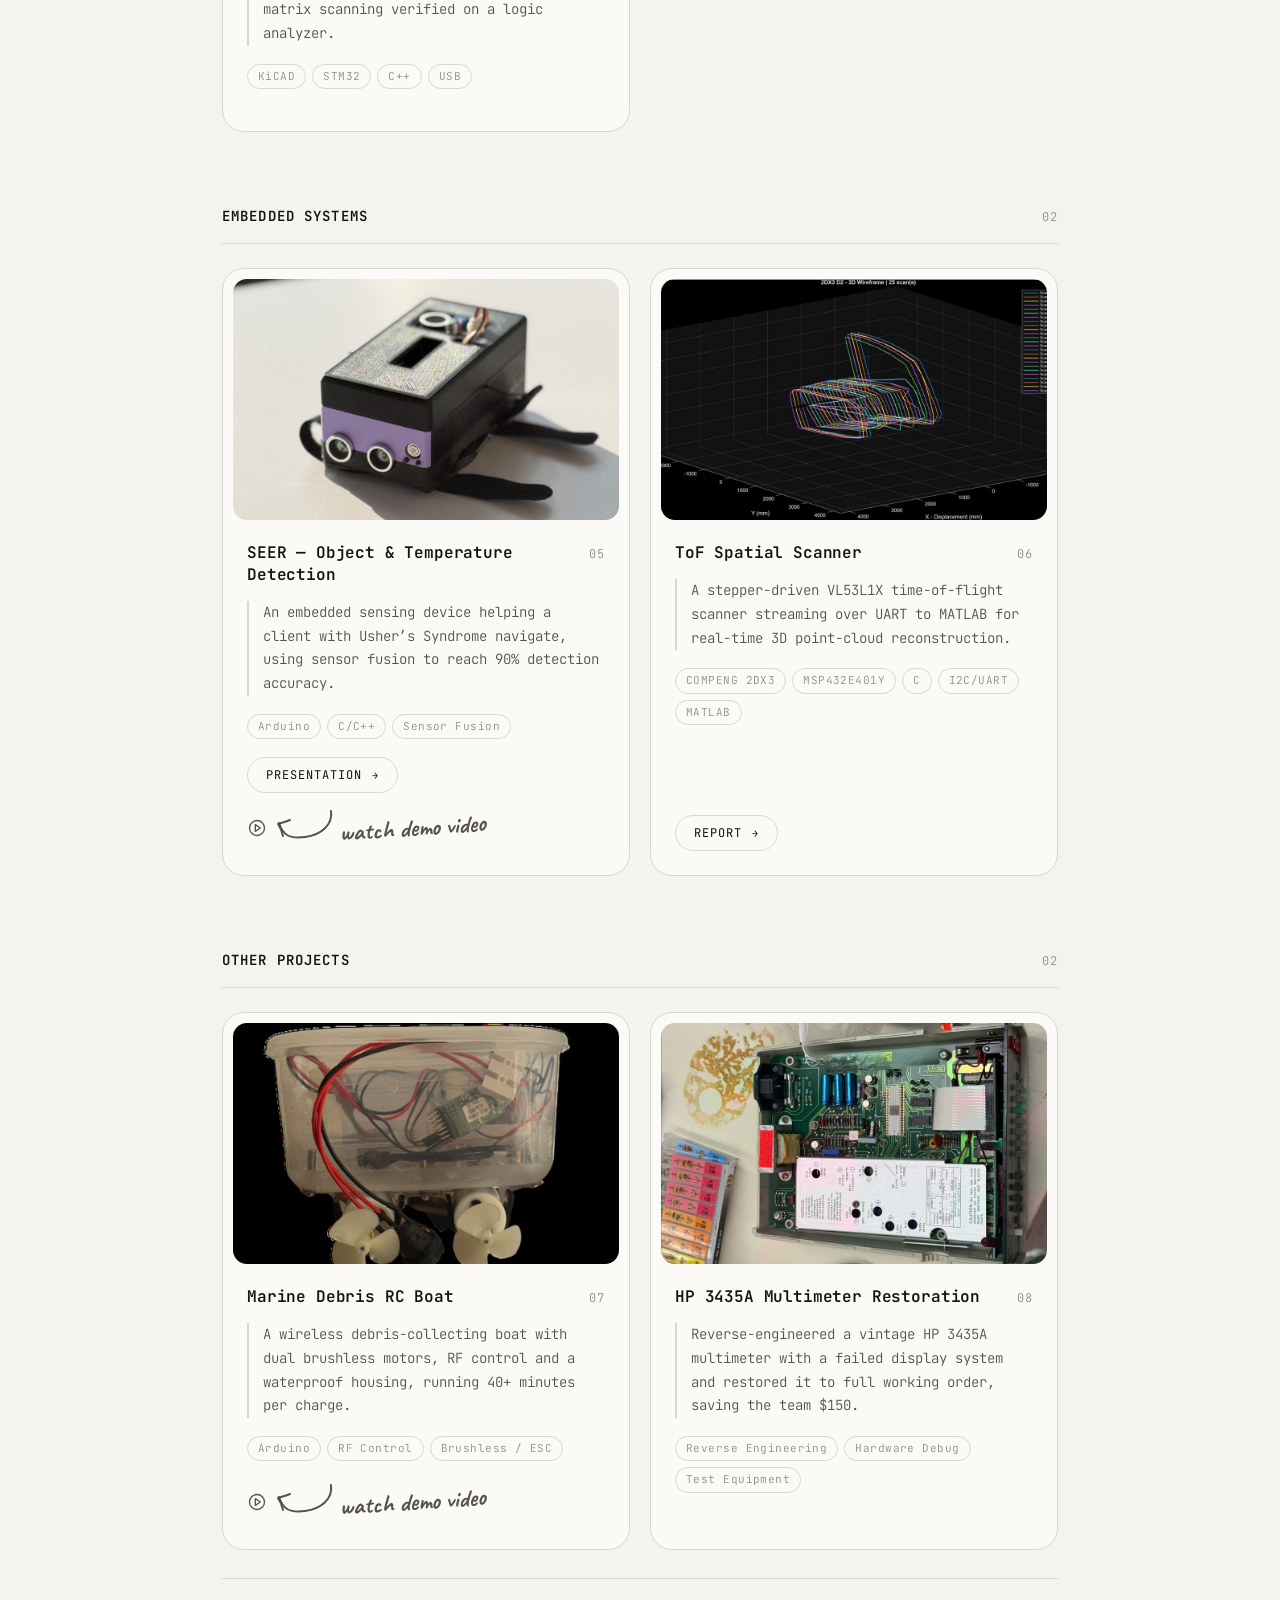
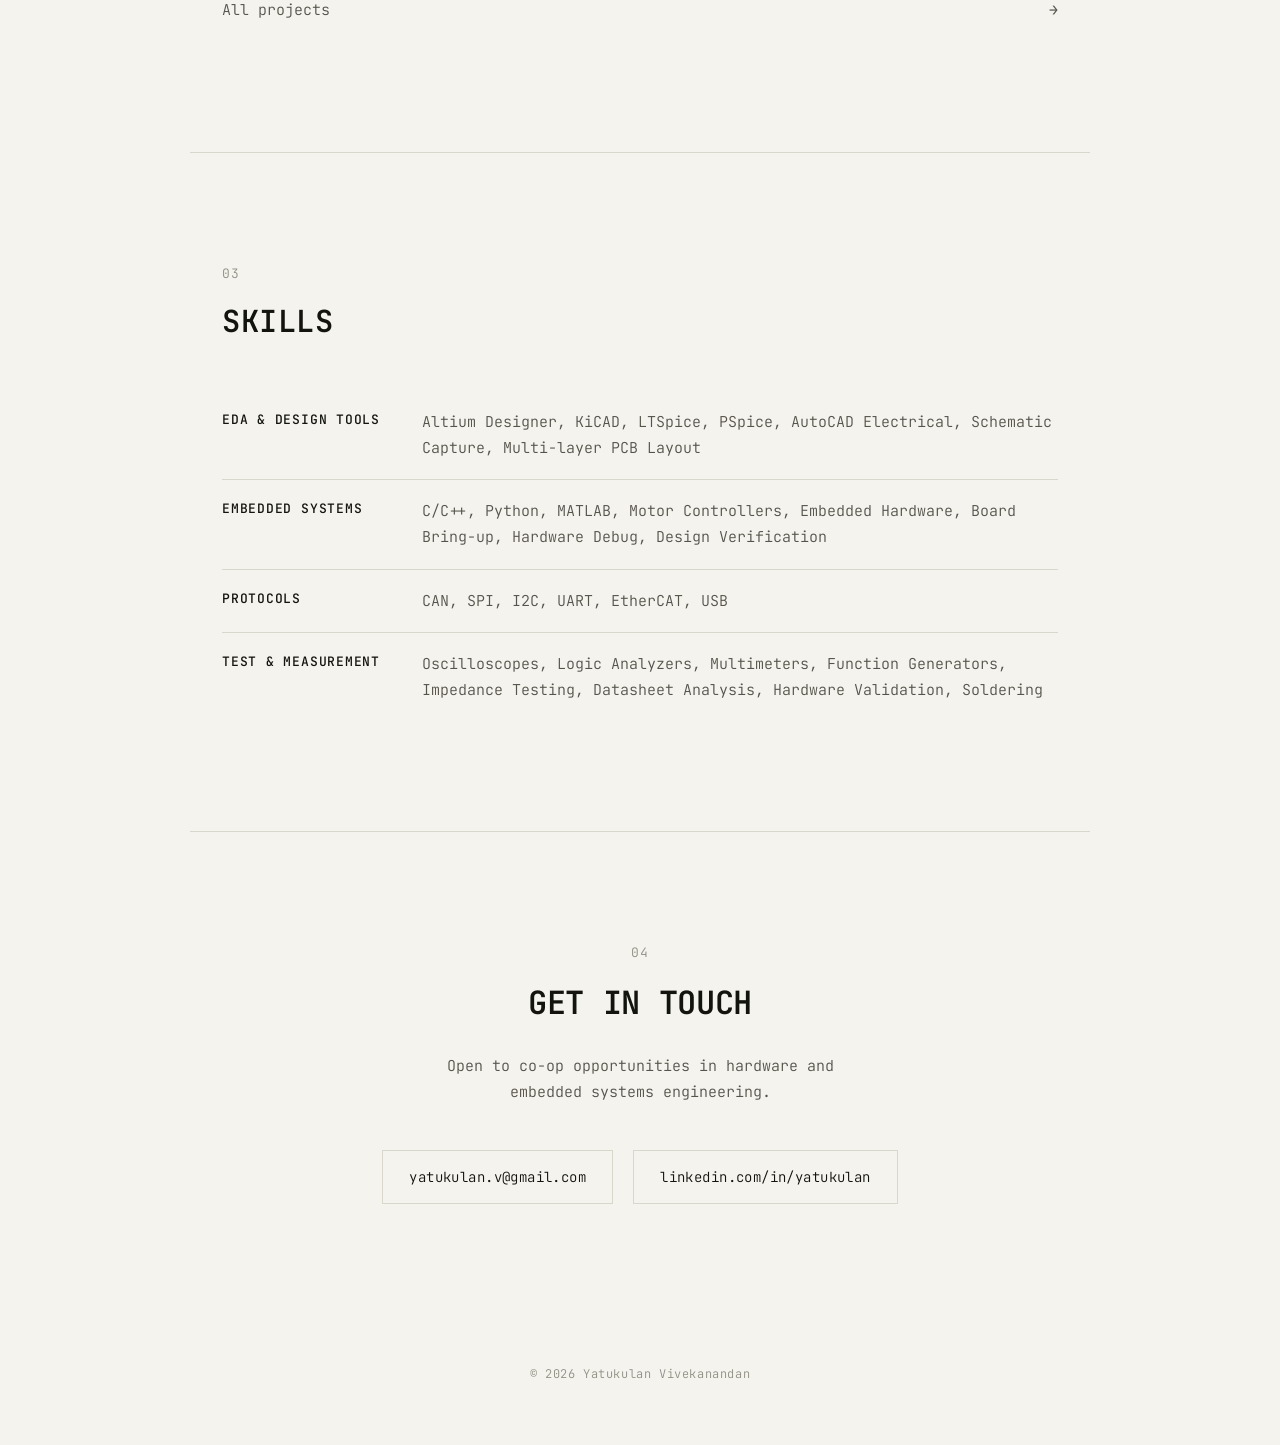
==== commit 6d6aa9d8: "added projects sections and tabs to view more easily" ====
--- a/index.html
+++ b/index.html
@@ -92,144 +92,192 @@
   <span class="section-label fade-in">02</span>
   <h2 class="section-title fade-in">Projects</h2>
 
-  <div class="card-grid">
-    <article class="card fade-in">
-      <a class="card-media" href="/projects/can-logger/" aria-label="IoT CAN Bus Data Logger project page">
-        <img src="/media/can-logger/cover.jpg" alt="IoT CAN bus data logger PCB" loading="lazy" width="960" height="600">
-        <span class="card-media-label">View project &#8594;</span>
-      </a>
-      <div class="card-body">
-        <div class="card-head">
-          <h3 class="card-title"><a href="/projects/can-logger/">IoT CAN Bus Data Logger</a></h3>
-          <span class="card-index">01</span>
-        </div>
-        <p class="card-desc">A custom Altium PCB with real-time CAN acquisition firmware and IoT cloud connectivity, built in-house at Enedym to replace a $1,000 commercial logger for under $500 in BOM cost.</p>
-        <ul class="card-tags"><li>Altium</li><li>CAN Bus</li><li>IoT</li><li>Embedded Firmware</li></ul>
-        <div class="project-btn-row">
-          <a class="media-btn" href="https://actiumev.com/telemetry/" target="_blank" rel="noopener">
-            Product page <span class="media-btn-icon">&#8599;</span>
-          </a>
-        </div>
-      </div>
-    </article>
-    <article class="card fade-in">
-      <a class="card-media" href="/projects/charger-controller/" aria-label="FSAE Charger Controller project page">
-        <img src="/media/charger-controller/cover.jpg" alt="Charger controller enclosure layout" loading="lazy" width="960" height="600">
-        <span class="card-media-label">View project &#8594;</span>
-      </a>
-      <div class="card-body">
-        <div class="card-head">
-          <h3 class="card-title"><a href="/projects/charger-controller/">FSAE Charger Controller</a></h3>
-          <span class="card-index">02</span>
-        </div>
-        <p class="card-desc">A redesigned charger controller for McMaster Formula Electric&rsquo;s accumulator charger, built to FSAE rules with integrated safety logic and power converters while cutting BOM cost by 15%.</p>
-        <ul class="card-tags"><li>Power Electronics</li><li>Safety Logic</li><li>HVIL</li><li>FSAE</li></ul>
-      </div>
-    </article>
-    <article class="card fade-in">
-      <a class="card-media" href="/projects/mech-keyboard/" aria-label="STM32 mechanical keyboard project page">
-        <img src="/media/mech-keyboard/cover.jpg" alt="STM32 mechanical keyboard" loading="lazy" width="960" height="600">
-        <span class="card-media-label">View project &#8594;</span>
-      </a>
-      <div class="card-body">
-        <div class="card-head">
-          <h3 class="card-title"><a href="/projects/mech-keyboard/">STM32 Mechanical Keyboard</a></h3>
-          <span class="card-index">03</span>
-        </div>
-        <p class="card-desc">An 82-key keyboard on a custom multi-layer STM32 PCB, with C++ firmware for real-time matrix scanning verified on a logic analyzer.</p>
-        <ul class="card-tags"><li>KiCAD</li><li>STM32</li><li>C++</li><li>USB</li></ul>
-      </div>
-    </article>
-    <article class="card fade-in">
-      <a class="card-media" href="/projects/seer/" aria-label="SEER detection device project page">
-        <img src="/media/seer/cover.jpg" alt="SEER detection device" loading="lazy" width="960" height="600">
-        <span class="card-media-label">View project &#8594;</span>
-      </a>
-      <div class="card-body">
-        <div class="card-head">
-          <h3 class="card-title"><a href="/projects/seer/">SEER &mdash; Object &amp; Temperature Detection</a></h3>
-          <span class="card-index">04</span>
-        </div>
-        <p class="card-desc">An embedded sensing device helping a client with Usher&rsquo;s Syndrome navigate, using sensor fusion to reach 90% detection accuracy.</p>
-        <ul class="card-tags"><li>Arduino</li><li>C/C++</li><li>Sensor Fusion</li></ul>
-        <div class="project-btn-row">
-          <button class="media-btn report-btn" type="button" data-report="/media/seer/presentation.pdf" data-report-title="SEE-R &mdash; Final Presentation">
-            Presentation <span class="media-btn-icon">&#8594;</span>
-          </button>
-          <button class="demo-callout" type="button" data-video="/media/seer/demo2.mp4" data-video-title="SEE-R &mdash; Demo Video">
-            <svg class="demo-callout-icon" viewBox="0 0 24 24" fill="none" stroke="currentColor" stroke-width="1.6" stroke-linecap="round" stroke-linejoin="round" aria-hidden="true">
-              <circle cx="12" cy="12" r="9"></circle>
-              <polygon points="10 8 16 12 10 16 10 8"></polygon>
-            </svg>
-            <svg class="demo-callout-arrow" width="64" height="46" viewBox="0 0 64 46" fill="none" aria-hidden="true">
-              <path d="M60 6 C 62 20, 50 30, 34 32 S 12 30, 8 18" stroke="currentColor" stroke-width="2" stroke-linecap="round" fill="none"/>
-              <path d="M19 15 C 14 17, 10 18, 7 19 C 9 22, 11 26, 12 31" stroke="currentColor" stroke-width="2" stroke-linecap="round" stroke-linejoin="round" fill="none"/>
-            </svg>
-            <span class="demo-callout-text">watch demo video</span>
-          </button>
-        </div>
-      </div>
-    </article>
-    <article class="card fade-in">
-      <a class="card-media" href="/projects/tof-scanner/" aria-label="ToF spatial scanner point cloud project page">
-        <img src="/media/tof-scanner/cover.jpg" alt="ToF spatial scanner point cloud" loading="lazy" width="960" height="600">
-        <span class="card-media-label">View project &#8594;</span>
-      </a>
-      <div class="card-body">
-        <div class="card-head">
-          <h3 class="card-title"><a href="/projects/tof-scanner/">ToF Spatial Scanner</a></h3>
-          <span class="card-index">05</span>
-        </div>
-        <p class="card-desc">A stepper-driven VL53L1X time-of-flight scanner streaming over UART to MATLAB for real-time 3D point-cloud reconstruction.</p>
-        <ul class="card-tags"><li>MSP432E401Y</li><li>C</li><li>I2C/UART</li><li>MATLAB</li></ul>
-        <div class="project-btn-row">
-          <button class="media-btn report-btn" type="button" data-report="/media/tof-scanner/report.pdf" data-report-title="ToF Spatial Scanner &mdash; Final Report">
-            Report <span class="media-btn-icon">&#8594;</span>
-          </button>
-        </div>
-      </div>
-    </article>
-    <article class="card fade-in">
-      <a class="card-media" href="/projects/marine-boat/" aria-label="Marine debris RC boat project page">
-        <img src="/media/marine-boat/cover.jpg" alt="Marine debris RC boat" loading="lazy" width="960" height="600">
-        <span class="card-media-label">View project &#8594;</span>
-      </a>
-      <div class="card-body">
-        <div class="card-head">
-          <h3 class="card-title"><a href="/projects/marine-boat/">Marine Debris RC Boat</a></h3>
-          <span class="card-index">06</span>
-        </div>
-        <p class="card-desc">A wireless debris-collecting boat with dual brushless motors, RF control and a waterproof housing, running 40+ minutes per charge.</p>
-        <ul class="card-tags"><li>Arduino</li><li>RF Control</li><li>Brushless / ESC</li></ul>
-        <div class="project-btn-row">
-          <button class="demo-callout" type="button" data-video="/media/marine-boat/demo.mp4" data-video-title="Marine Debris RC Boat &mdash; Demo Video">
-            <svg class="demo-callout-icon" viewBox="0 0 24 24" fill="none" stroke="currentColor" stroke-width="1.6" stroke-linecap="round" stroke-linejoin="round" aria-hidden="true">
-              <circle cx="12" cy="12" r="9"></circle>
-              <polygon points="10 8 16 12 10 16 10 8"></polygon>
-            </svg>
-            <svg class="demo-callout-arrow" width="64" height="46" viewBox="0 0 64 46" fill="none" aria-hidden="true">
-              <path d="M60 6 C 62 20, 50 30, 34 32 S 12 30, 8 18" stroke="currentColor" stroke-width="2" stroke-linecap="round" fill="none"/>
-              <path d="M19 15 C 14 17, 10 18, 7 19 C 9 22, 11 26, 12 31" stroke="currentColor" stroke-width="2" stroke-linecap="round" stroke-linejoin="round" fill="none"/>
-            </svg>
-            <span class="demo-callout-text">watch demo video</span>
-          </button>
-        </div>
-      </div>
-    </article>
-    <article class="card fade-in">
-      <a class="card-media" href="/projects/multimeter/" aria-label="HP 3435A multimeter project page">
-        <img src="/media/multimeter/cover.jpg" alt="HP 3435A multimeter internals" loading="lazy" width="960" height="600">
-        <span class="card-media-label">View project &#8594;</span>
-      </a>
-      <div class="card-body">
-        <div class="card-head">
-          <h3 class="card-title"><a href="/projects/multimeter/">HP 3435A Multimeter Restoration</a></h3>
-          <span class="card-index">07</span>
-        </div>
-        <p class="card-desc">Reverse-engineered a vintage HP 3435A multimeter with a failed display system and restored it to full working order, saving the team $150.</p>
-        <ul class="card-tags"><li>Reverse Engineering</li><li>Hardware Debug</li><li>Test Equipment</li></ul>
-      </div>
-    </article>
+  <div class="project-tabs fade-in" role="tablist" aria-label="Project categories">
+    <button class="project-tab" type="button" role="tab" data-tab="all" aria-selected="true">All</button>
+    <button class="project-tab" type="button" role="tab" data-tab="hdv" aria-selected="false">Hardware Design &amp; Verification</button>
+    <button class="project-tab" type="button" role="tab" data-tab="pcb" aria-selected="false">PCB Design</button>
+    <button class="project-tab" type="button" role="tab" data-tab="embedded" aria-selected="false">Embedded Systems</button>
+    <button class="project-tab" type="button" role="tab" data-tab="other" aria-selected="false">Other</button>
+  </div>
+
+  <div class="project-group" data-group="hdv">
+    <div class="group-head fade-in">
+      <h3 class="group-title">Hardware Design &amp; Verification</h3>
+      <span class="group-count">01</span>
+    </div>
+    <div class="card-grid">
+      <article class="card card-text fade-in">
+        <div class="card-body">
+          <div class="card-head">
+            <h3 class="card-title">4&times;4 Systolic Array</h3>
+            <span class="card-index">01</span>
+          </div>
+          <p class="card-desc">A 4&times;4 grid of multiply-accumulate processing elements that streams operands through the array to compute matrix products, designed in RTL and verified in simulation.</p>
+          <ul class="card-tags"><li>RTL Design</li><li>Verification</li><li>Matrix Multiply</li></ul>
+        </div>
+      </article>
+    </div>
+  </div>
+  <div class="project-group" data-group="pcb">
+    <div class="group-head fade-in">
+      <h3 class="group-title">PCB Design</h3>
+      <span class="group-count">03</span>
+    </div>
+    <div class="card-grid">
+      <article class="card fade-in">
+        <a class="card-media" href="/projects/can-logger/" aria-label="IoT CAN Bus Data Logger project page">
+          <img src="/media/can-logger/cover.jpg" alt="IoT CAN bus data logger PCB" loading="lazy" width="960" height="600">
+          <span class="card-media-label">View project &#8594;</span>
+        </a>
+        <div class="card-body">
+          <div class="card-head">
+            <h3 class="card-title"><a href="/projects/can-logger/">IoT CAN Bus Data Logger</a></h3>
+            <span class="card-index">02</span>
+          </div>
+          <p class="card-desc">A custom Altium PCB with real-time CAN acquisition firmware and IoT cloud connectivity, built in-house at Enedym to replace a $1,000 commercial logger for under $500 in BOM cost.</p>
+          <ul class="card-tags"><li>Altium</li><li>CAN Bus</li><li>IoT</li><li>Embedded Firmware</li></ul>
+          <div class="project-btn-row">
+            <a class="media-btn" href="https://actiumev.com/telemetry/" target="_blank" rel="noopener">
+              Product page <span class="media-btn-icon">&#8599;</span>
+            </a>
+          </div>
+        </div>
+      </article>
+      <article class="card fade-in">
+        <a class="card-media" href="/projects/charger-controller/" aria-label="FSAE Charger Controller project page">
+          <img src="/media/charger-controller/cover.jpg" alt="Charger controller enclosure layout" loading="lazy" width="960" height="600">
+          <span class="card-media-label">View project &#8594;</span>
+        </a>
+        <div class="card-body">
+          <div class="card-head">
+            <h3 class="card-title"><a href="/projects/charger-controller/">FSAE Charger Controller</a></h3>
+            <span class="card-index">03</span>
+          </div>
+          <p class="card-desc">A redesigned charger controller for McMaster Formula Electric&rsquo;s accumulator charger, built to FSAE rules with integrated safety logic and power converters while cutting BOM cost by 15%.</p>
+          <ul class="card-tags"><li>Power Electronics</li><li>Safety Logic</li><li>HVIL</li><li>FSAE</li></ul>
+        </div>
+      </article>
+      <article class="card fade-in">
+        <a class="card-media" href="/projects/mech-keyboard/" aria-label="STM32 mechanical keyboard project page">
+          <img src="/media/mech-keyboard/cover.jpg" alt="STM32 mechanical keyboard" loading="lazy" width="960" height="600">
+          <span class="card-media-label">View project &#8594;</span>
+        </a>
+        <div class="card-body">
+          <div class="card-head">
+            <h3 class="card-title"><a href="/projects/mech-keyboard/">STM32 Mechanical Keyboard</a></h3>
+            <span class="card-index">04</span>
+          </div>
+          <p class="card-desc">An 82-key keyboard on a custom multi-layer STM32 PCB, with C++ firmware for real-time matrix scanning verified on a logic analyzer.</p>
+          <ul class="card-tags"><li>KiCAD</li><li>STM32</li><li>C++</li><li>USB</li></ul>
+        </div>
+      </article>
+    </div>
+  </div>
+  <div class="project-group" data-group="embedded">
+    <div class="group-head fade-in">
+      <h3 class="group-title">Embedded Systems</h3>
+      <span class="group-count">02</span>
+    </div>
+    <div class="card-grid">
+      <article class="card fade-in">
+        <a class="card-media" href="/projects/seer/" aria-label="SEER detection device project page">
+          <img src="/media/seer/cover.jpg" alt="SEER detection device" loading="lazy" width="960" height="600">
+          <span class="card-media-label">View project &#8594;</span>
+        </a>
+        <div class="card-body">
+          <div class="card-head">
+            <h3 class="card-title"><a href="/projects/seer/">SEER &mdash; Object &amp; Temperature Detection</a></h3>
+            <span class="card-index">05</span>
+          </div>
+          <p class="card-desc">An embedded sensing device helping a client with Usher&rsquo;s Syndrome navigate, using sensor fusion to reach 90% detection accuracy.</p>
+          <ul class="card-tags"><li>Arduino</li><li>C/C++</li><li>Sensor Fusion</li></ul>
+          <div class="project-btn-row">
+            <button class="media-btn report-btn" type="button" data-report="/media/seer/presentation.pdf" data-report-title="SEE-R &mdash; Final Presentation">
+              Presentation <span class="media-btn-icon">&#8594;</span>
+            </button>
+            <button class="demo-callout" type="button" data-video="/media/seer/demo2.mp4" data-video-title="SEE-R &mdash; Demo Video">
+              <svg class="demo-callout-icon" viewBox="0 0 24 24" fill="none" stroke="currentColor" stroke-width="1.6" stroke-linecap="round" stroke-linejoin="round" aria-hidden="true">
+                <circle cx="12" cy="12" r="9"></circle>
+                <polygon points="10 8 16 12 10 16 10 8"></polygon>
+              </svg>
+              <svg class="demo-callout-arrow" width="64" height="46" viewBox="0 0 64 46" fill="none" aria-hidden="true">
+                <path d="M60 6 C 62 20, 50 30, 34 32 S 12 30, 8 18" stroke="currentColor" stroke-width="2" stroke-linecap="round" fill="none"/>
+                <path d="M19 15 C 14 17, 10 18, 7 19 C 9 22, 11 26, 12 31" stroke="currentColor" stroke-width="2" stroke-linecap="round" stroke-linejoin="round" fill="none"/>
+              </svg>
+              <span class="demo-callout-text">watch demo video</span>
+            </button>
+          </div>
+        </div>
+      </article>
+      <article class="card fade-in">
+        <a class="card-media" href="/projects/tof-scanner/" aria-label="ToF spatial scanner point cloud project page">
+          <img src="/media/tof-scanner/cover.jpg" alt="ToF spatial scanner point cloud" loading="lazy" width="960" height="600">
+          <span class="card-media-label">View project &#8594;</span>
+        </a>
+        <div class="card-body">
+          <div class="card-head">
+            <h3 class="card-title"><a href="/projects/tof-scanner/">ToF Spatial Scanner</a></h3>
+            <span class="card-index">06</span>
+          </div>
+          <p class="card-desc">A stepper-driven VL53L1X time-of-flight scanner streaming over UART to MATLAB for real-time 3D point-cloud reconstruction.</p>
+          <ul class="card-tags"><li>COMPENG 2DX3</li><li>MSP432E401Y</li><li>C</li><li>I2C/UART</li><li>MATLAB</li></ul>
+          <div class="project-btn-row">
+            <button class="media-btn report-btn" type="button" data-report="/media/tof-scanner/report.pdf" data-report-title="ToF Spatial Scanner &mdash; Final Report">
+              Report <span class="media-btn-icon">&#8594;</span>
+            </button>
+          </div>
+        </div>
+      </article>
+    </div>
+  </div>
+  <div class="project-group" data-group="other">
+    <div class="group-head fade-in">
+      <h3 class="group-title">Other Projects</h3>
+      <span class="group-count">02</span>
+    </div>
+    <div class="card-grid">
+      <article class="card fade-in">
+        <a class="card-media" href="/projects/marine-boat/" aria-label="Marine debris RC boat project page">
+          <img src="/media/marine-boat/cover.jpg" alt="Marine debris RC boat" loading="lazy" width="960" height="600">
+          <span class="card-media-label">View project &#8594;</span>
+        </a>
+        <div class="card-body">
+          <div class="card-head">
+            <h3 class="card-title"><a href="/projects/marine-boat/">Marine Debris RC Boat</a></h3>
+            <span class="card-index">07</span>
+          </div>
+          <p class="card-desc">A wireless debris-collecting boat with dual brushless motors, RF control and a waterproof housing, running 40+ minutes per charge.</p>
+          <ul class="card-tags"><li>Arduino</li><li>RF Control</li><li>Brushless / ESC</li></ul>
+          <div class="project-btn-row">
+            <button class="demo-callout" type="button" data-video="/media/marine-boat/demo.mp4" data-video-title="Marine Debris RC Boat &mdash; Demo Video">
+              <svg class="demo-callout-icon" viewBox="0 0 24 24" fill="none" stroke="currentColor" stroke-width="1.6" stroke-linecap="round" stroke-linejoin="round" aria-hidden="true">
+                <circle cx="12" cy="12" r="9"></circle>
+                <polygon points="10 8 16 12 10 16 10 8"></polygon>
+              </svg>
+              <svg class="demo-callout-arrow" width="64" height="46" viewBox="0 0 64 46" fill="none" aria-hidden="true">
+                <path d="M60 6 C 62 20, 50 30, 34 32 S 12 30, 8 18" stroke="currentColor" stroke-width="2" stroke-linecap="round" fill="none"/>
+                <path d="M19 15 C 14 17, 10 18, 7 19 C 9 22, 11 26, 12 31" stroke="currentColor" stroke-width="2" stroke-linecap="round" stroke-linejoin="round" fill="none"/>
+              </svg>
+              <span class="demo-callout-text">watch demo video</span>
+            </button>
+          </div>
+        </div>
+      </article>
+      <article class="card fade-in">
+        <a class="card-media" href="/projects/multimeter/" aria-label="HP 3435A multimeter project page">
+          <img src="/media/multimeter/cover.jpg" alt="HP 3435A multimeter internals" loading="lazy" width="960" height="600">
+          <span class="card-media-label">View project &#8594;</span>
+        </a>
+        <div class="card-body">
+          <div class="card-head">
+            <h3 class="card-title"><a href="/projects/multimeter/">HP 3435A Multimeter Restoration</a></h3>
+            <span class="card-index">08</span>
+          </div>
+          <p class="card-desc">Reverse-engineered a vintage HP 3435A multimeter with a failed display system and restored it to full working order, saving the team $150.</p>
+          <ul class="card-tags"><li>Reverse Engineering</li><li>Hardware Debug</li><li>Test Equipment</li></ul>
+        </div>
+      </article>
+    </div>
   </div>
   <a class="exp-more more-standalone fade-in" href="/projects/">
     <span>All projects</span>
--- a/styles.css
+++ b/styles.css
@@ -302,6 +302,88 @@
 }
 
 /* ---------- Projects ---------- */
+
+.project-tabs {
+  display: flex;
+  flex-wrap: wrap;
+  gap: 8px;
+  margin-bottom: 44px;
+}
+
+.page-lede + .project-tabs {
+  margin-top: 56px;
+}
+
+.project-tab {
+  padding: 8px 16px;
+  border: 1px solid var(--rule);
+  border-radius: 999px;
+  background: none;
+  color: var(--text-dim);
+  font: inherit;
+  font-size: 12px;
+  letter-spacing: 0.06em;
+  text-transform: uppercase;
+  white-space: nowrap;
+  cursor: pointer;
+  transition: color 0.2s ease, border-color 0.2s ease, background-color 0.2s ease;
+}
+
+.project-tab:hover {
+  color: var(--text);
+  border-color: var(--text-dimmer);
+}
+
+.project-tab[aria-selected="true"] {
+  background: var(--text);
+  border-color: var(--text);
+  color: var(--bg);
+}
+
+.project-tab:focus-visible {
+  outline: 2px solid var(--text);
+  outline-offset: 2px;
+}
+
+.project-group:not([hidden]) ~ .project-group:not([hidden]) {
+  margin-top: 72px;
+}
+
+.project-group.tab-enter {
+  animation: tab-enter 0.35s ease;
+}
+
+@keyframes tab-enter {
+  from { opacity: 0; transform: translateY(8px); }
+  to { opacity: 1; transform: none; }
+}
+
+@media (prefers-reduced-motion: reduce) {
+  .project-group.tab-enter { animation: none; }
+}
+
+.group-head {
+  display: flex;
+  justify-content: space-between;
+  align-items: baseline;
+  gap: 16px;
+  padding-bottom: 14px;
+  margin-bottom: 24px;
+  border-bottom: 1px solid var(--rule);
+}
+
+.group-title {
+  font-size: 14px;
+  font-weight: 600;
+  letter-spacing: 0.08em;
+  text-transform: uppercase;
+}
+
+.group-count {
+  font-size: 12px;
+  color: var(--text-dimmer);
+  letter-spacing: 0.08em;
+}
 
 .card-grid {
   display: grid;
@@ -798,6 +880,15 @@
   .skill-row { grid-template-columns: 1fr; gap: 8px; }
   .exp-row { flex-direction: column; }
   .card-grid { grid-template-columns: 1fr; }
+  .project-tabs {
+    flex-wrap: nowrap;
+    overflow-x: auto;
+    margin-left: -22px;
+    margin-right: -22px;
+    padding: 0 22px 4px;
+    scrollbar-width: none;
+  }
+  .project-tabs::-webkit-scrollbar { display: none; }
   .contact-links { flex-direction: column; align-items: stretch; gap: 12px; }
   .contact-links a { text-align: center; }
 }
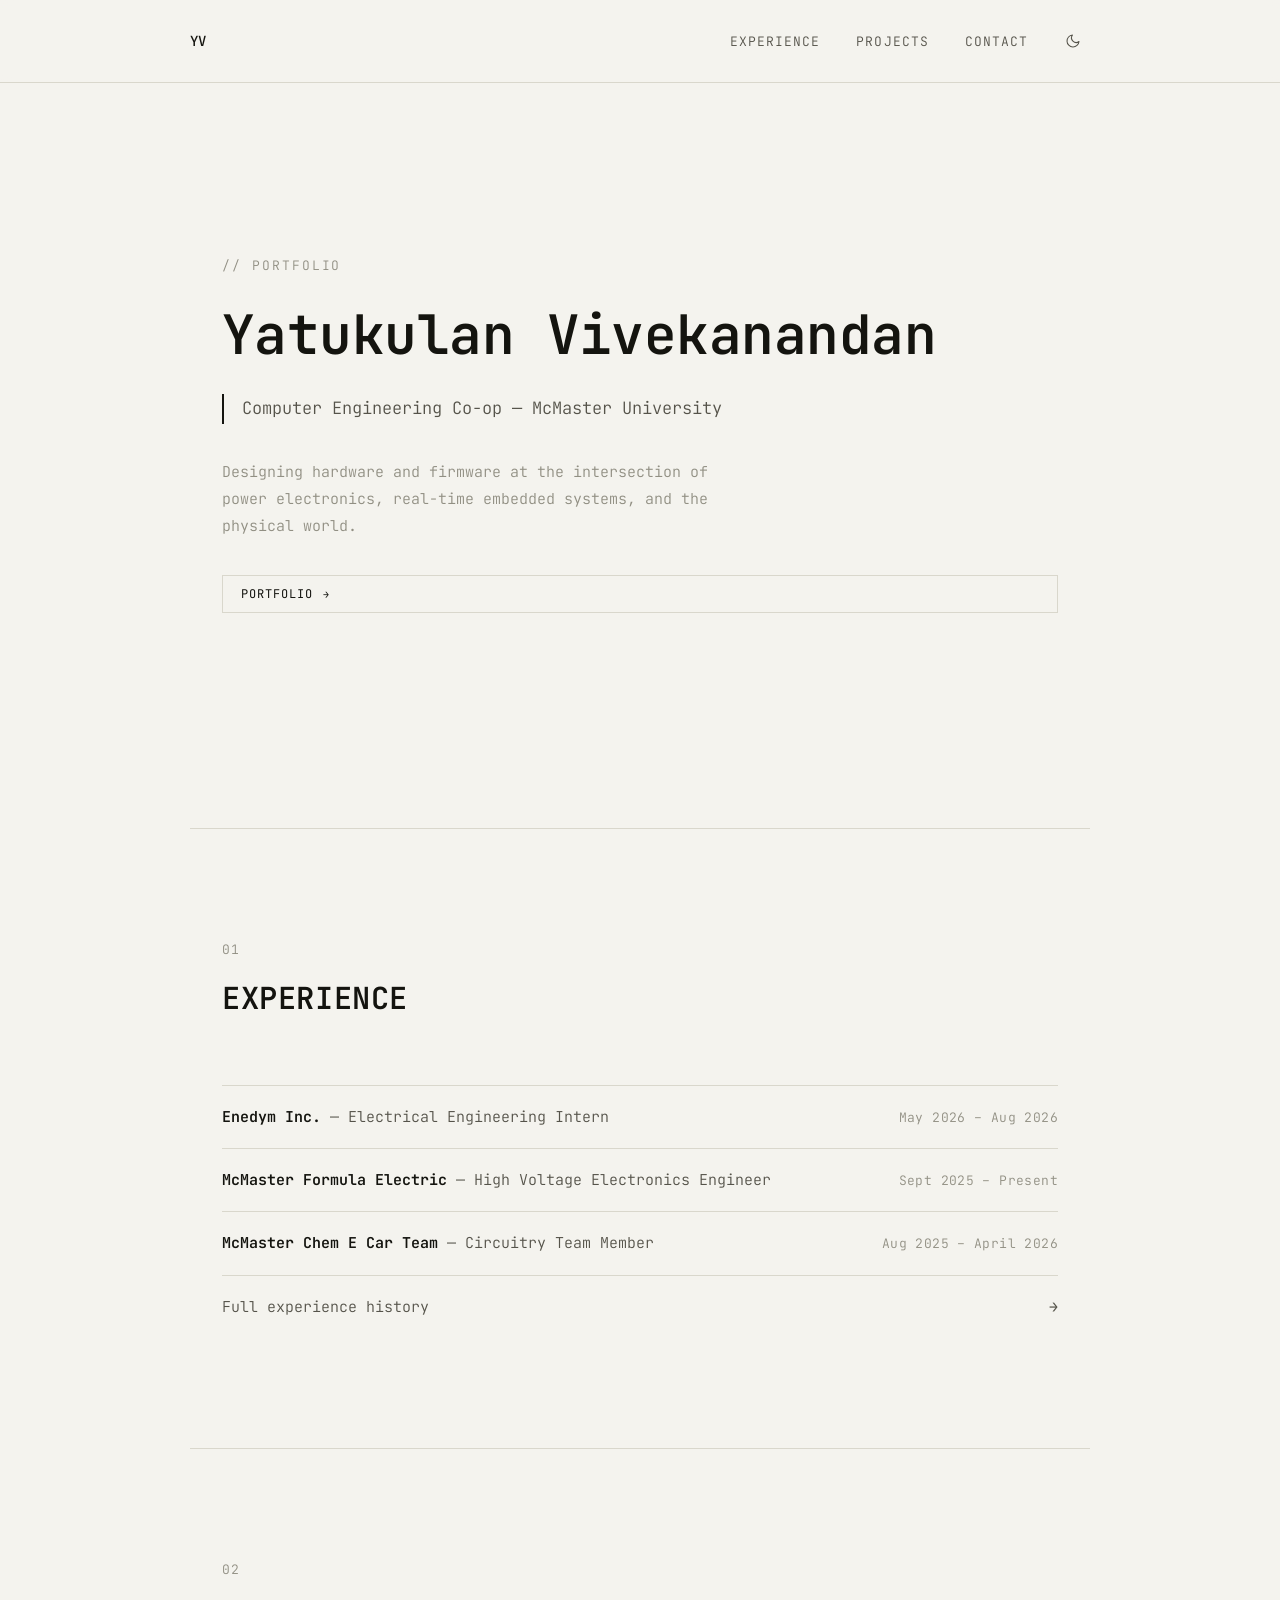
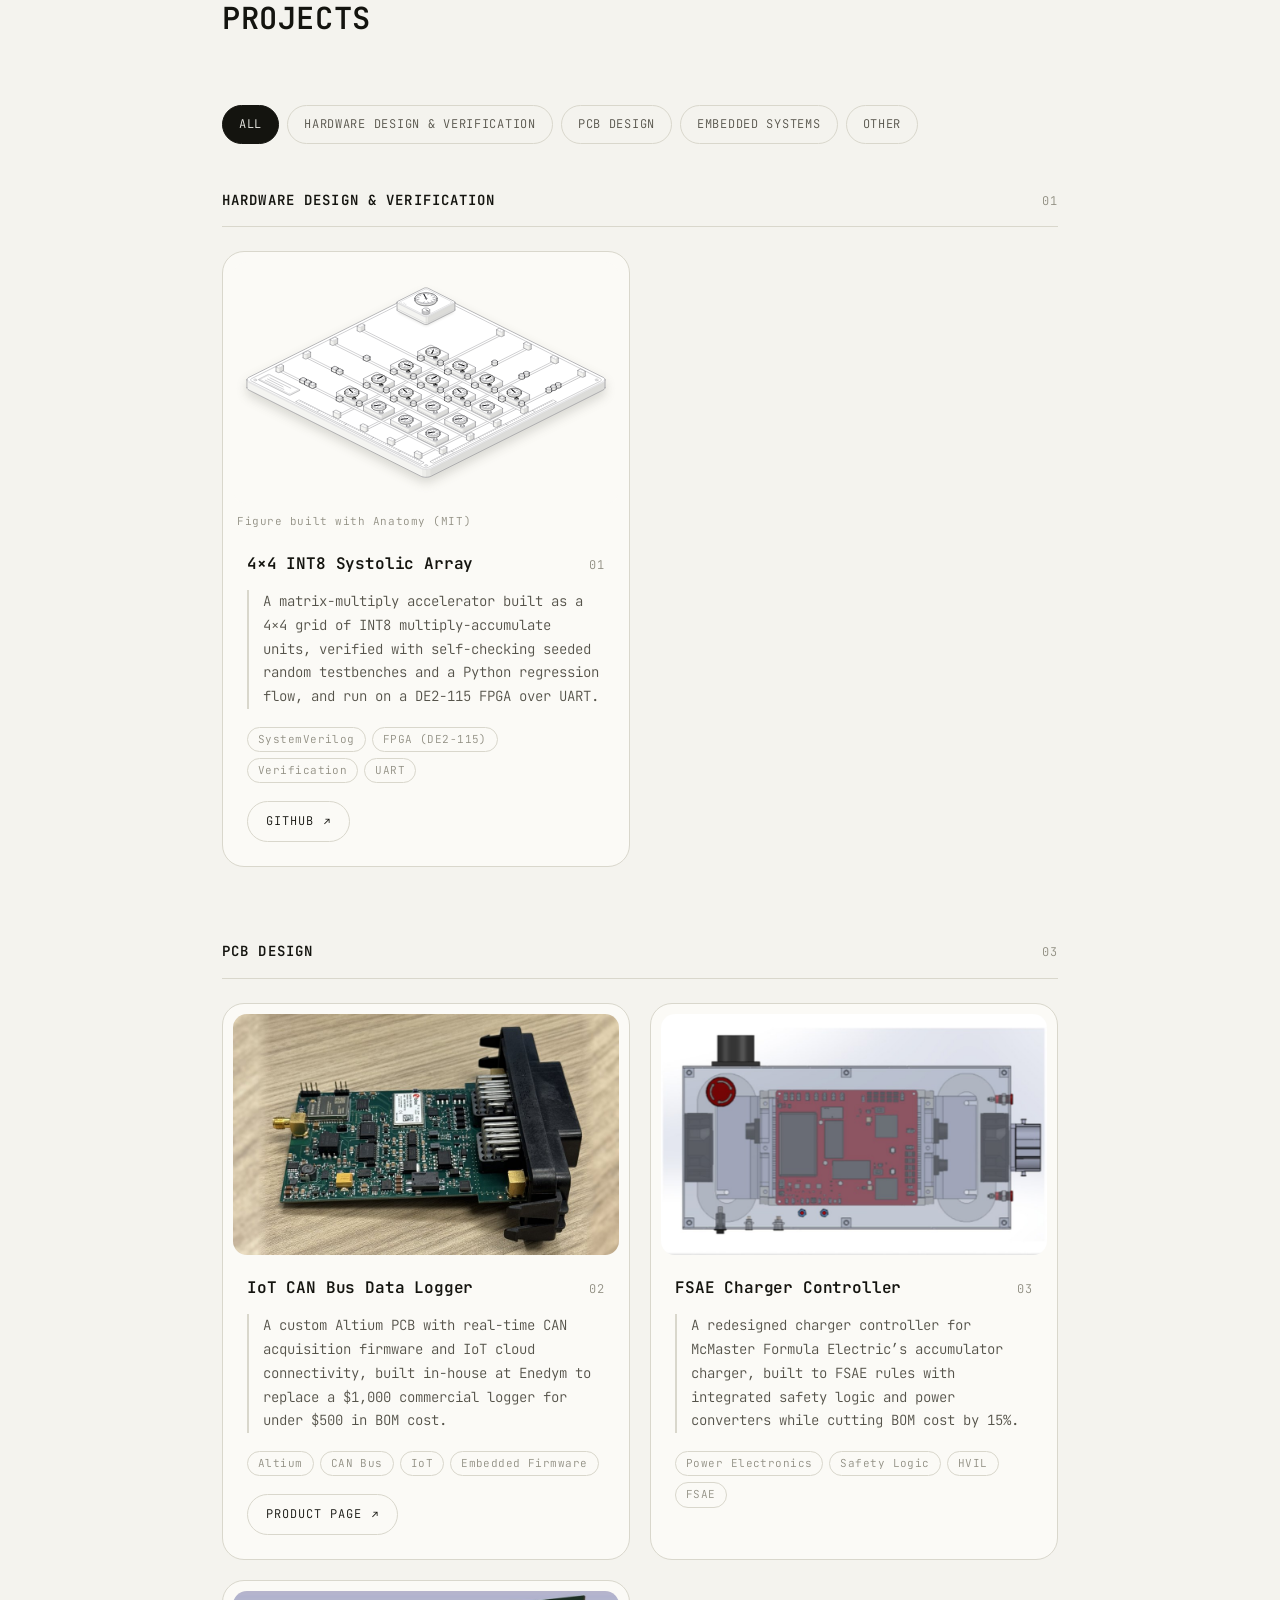
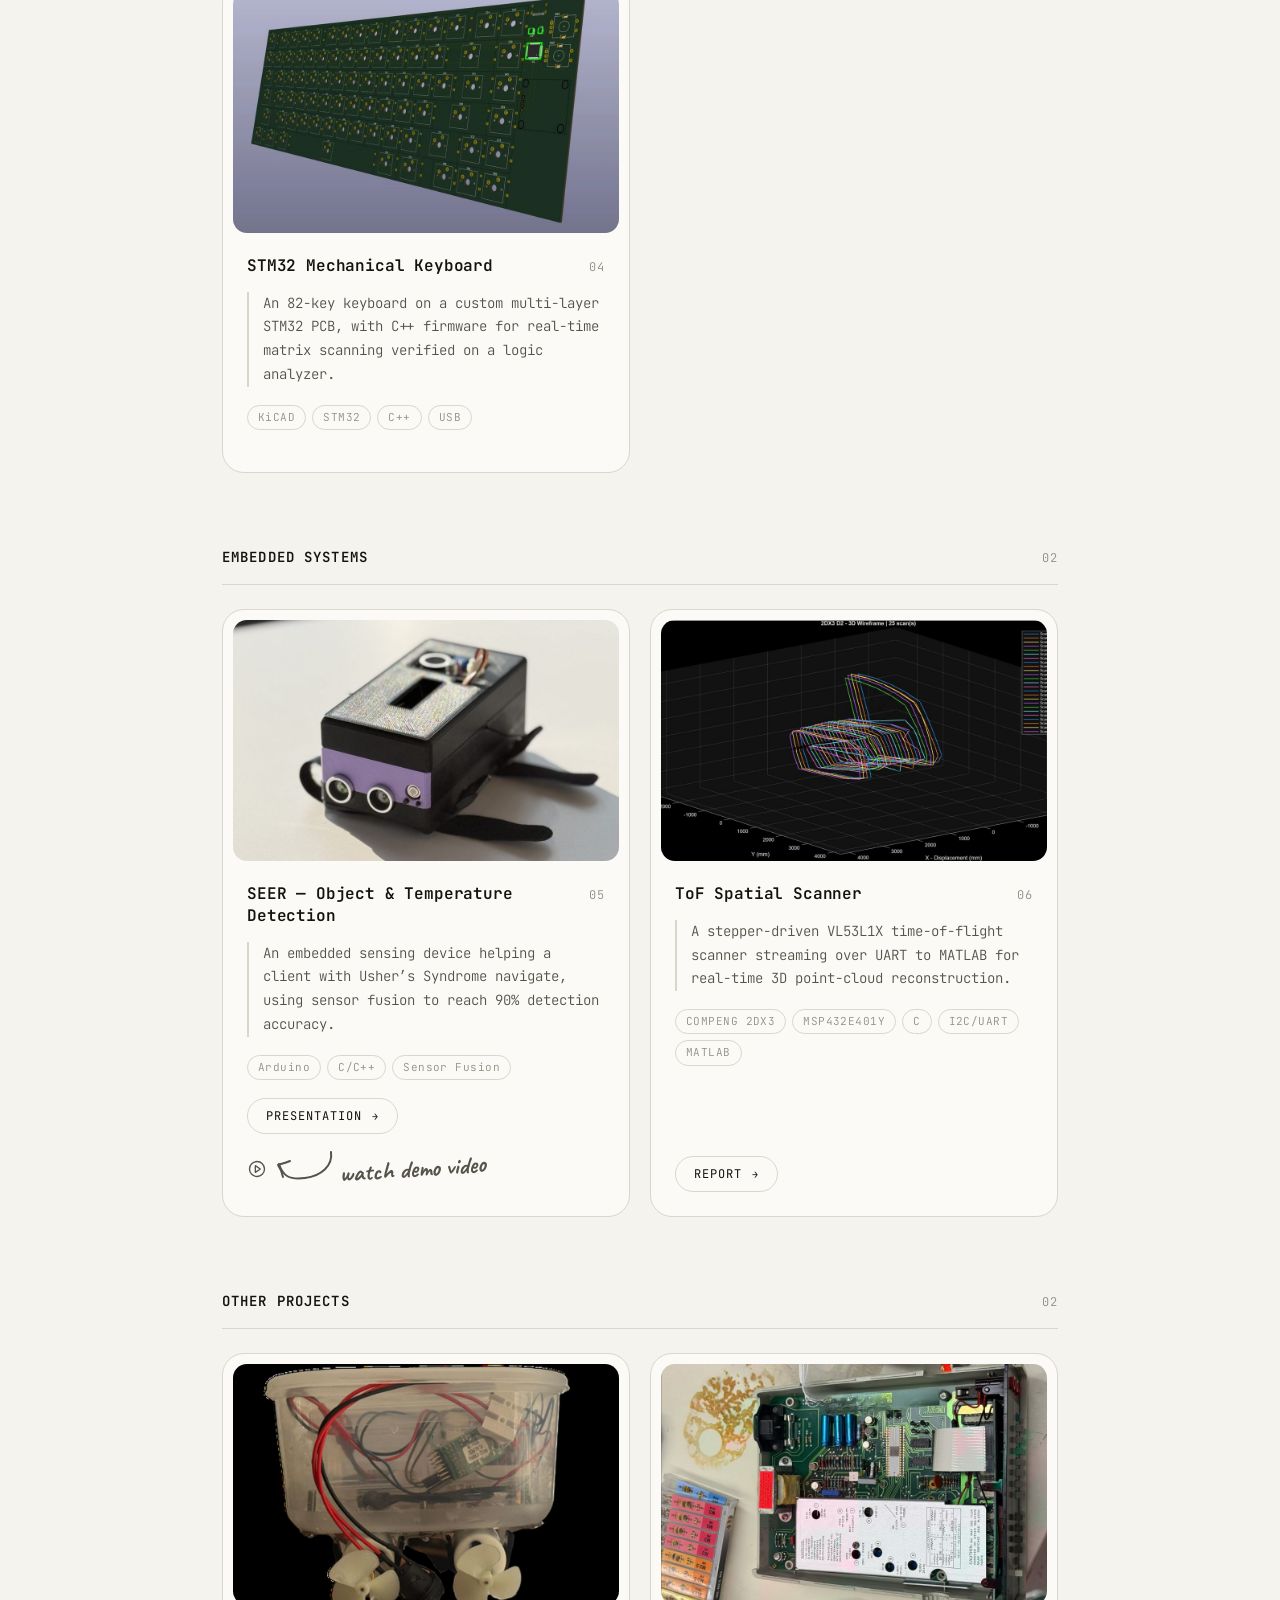
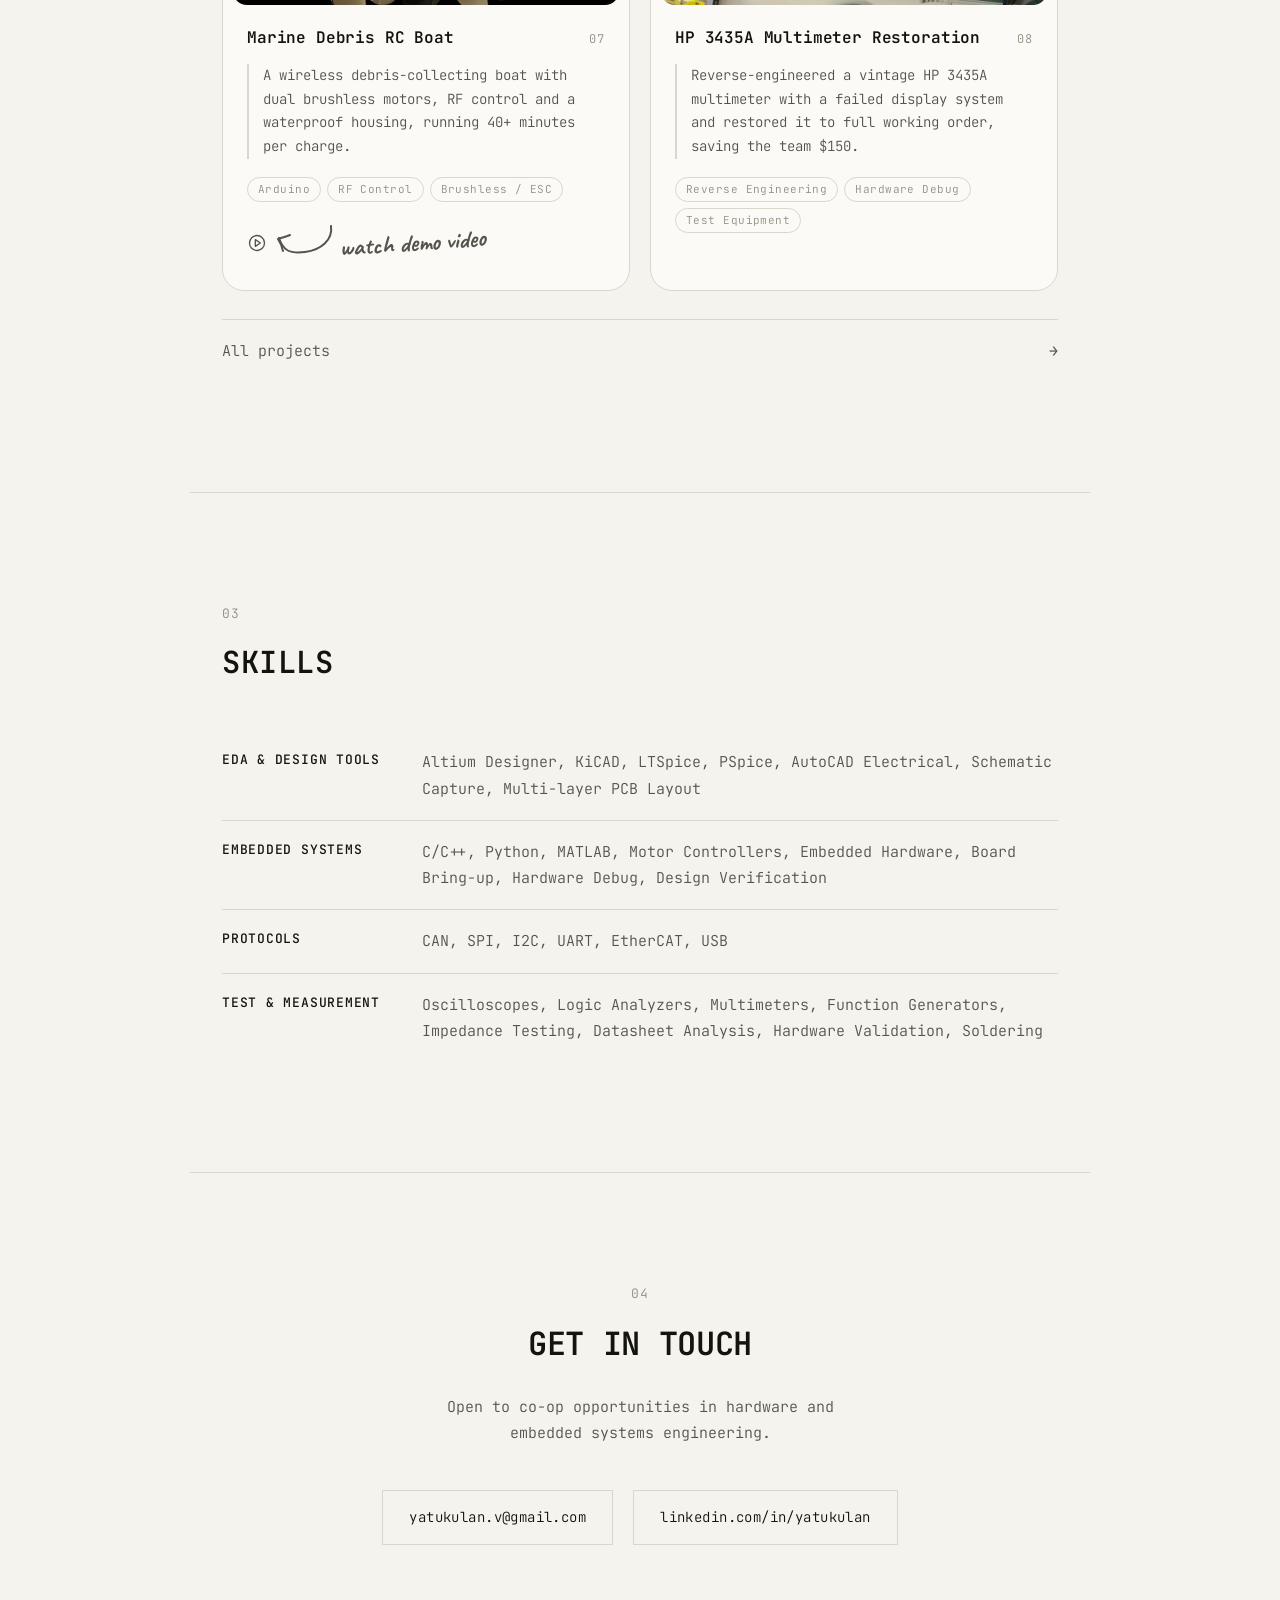
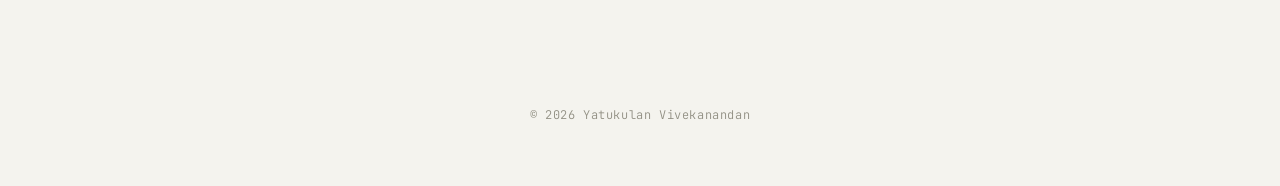
==== commit 42f34e6d: "added systolic array interactive diagram to website" ====
--- a/index.html
+++ b/index.html
@@ -106,14 +106,27 @@
       <span class="group-count">01</span>
     </div>
     <div class="card-grid">
-      <article class="card card-text fade-in">
-        <div class="card-body">
-          <div class="card-head">
-            <h3 class="card-title">4&times;4 Systolic Array</h3>
+      <article class="card fade-in">
+        <figure class="card-figure">
+          <button class="card-media card-media-figure" type="button" data-embed="/projects/systolic-array/systolic-array-interactive.html" data-embed-title="4&times;4 systolic array interactive figure" data-embed-fallback="/projects/systolic-array/systolic-array-dark.svg" data-embed-fallback-light="/projects/systolic-array/systolic-array-light.svg" aria-label="Open the interactive 4&times;4 systolic array figure">
+            <img class="theme-img-dark" src="/projects/systolic-array/systolic-array-dark.svg" alt="4&times;4 systolic array drawn as a bench-top machine" loading="lazy" width="640" height="370">
+            <img class="theme-img-light" src="/projects/systolic-array/systolic-array-light.svg" alt="4&times;4 systolic array drawn as a bench-top machine" loading="lazy" width="640" height="370">
+            <span class="card-media-label">Interactive figure &#8594;</span>
+          </button>
+          <figcaption class="figure-credit"><a href="https://github.com/wheresryan22/anatomy" target="_blank" rel="noopener">Figure built with Anatomy (MIT)</a></figcaption>
+        </figure>
+        <div class="card-body">
+          <div class="card-head">
+            <h3 class="card-title"><a href="/projects/systolic-array/">4&times;4 INT8 Systolic Array</a></h3>
             <span class="card-index">01</span>
           </div>
-          <p class="card-desc">A 4&times;4 grid of multiply-accumulate processing elements that streams operands through the array to compute matrix products, designed in RTL and verified in simulation.</p>
-          <ul class="card-tags"><li>RTL Design</li><li>Verification</li><li>Matrix Multiply</li></ul>
+          <p class="card-desc">A matrix-multiply accelerator built as a 4&times;4 grid of INT8 multiply-accumulate units, verified with self-checking seeded random testbenches and a Python regression flow, and run on a DE2-115 FPGA over UART.</p>
+          <ul class="card-tags"><li>SystemVerilog</li><li>FPGA (DE2-115)</li><li>Verification</li><li>UART</li></ul>
+          <div class="project-btn-row">
+            <a class="media-btn" href="https://github.com/yatukulan/systolic_array" target="_blank" rel="noopener">
+              GitHub <span class="media-btn-icon">&#8599;</span>
+            </a>
+          </div>
         </div>
       </article>
     </div>
--- a/styles.css
+++ b/styles.css
@@ -455,6 +455,51 @@
   transform: none;
 }
 
+/* Figure cards: a drawn figure shown whole instead of a cropped photo, with a credit line under it */
+
+.card-figure {
+  margin: 0;
+}
+
+.card-media-figure {
+  background: var(--surface);
+}
+
+.card-media-figure img {
+  object-fit: contain;
+}
+
+.card-media-figure img.theme-img-light {
+  display: none;
+}
+
+:root[data-theme="light"] img.theme-img-light {
+  display: block;
+}
+
+:root[data-theme="light"] img.theme-img-dark {
+  display: none;
+}
+
+.figure-credit {
+  margin: 8px 0 0;
+  padding: 0 4px;
+  font-size: 11px;
+  letter-spacing: 0.05em;
+  color: var(--text-dimmer);
+}
+
+.figure-credit a {
+  color: inherit;
+  text-decoration: none;
+  transition: color 0.2s ease;
+}
+
+.figure-credit a:hover,
+.figure-credit a:focus-visible {
+  color: var(--text);
+}
+
 .card-body {
   display: flex;
   flex-direction: column;
@@ -688,6 +733,21 @@
   height: 100%;
   border: 0;
   display: block;
+}
+
+.media-modal-dialog.embed-mode {
+  max-width: 720px;
+}
+
+.media-modal-dialog.embed-mode .media-modal-stage {
+  width: min(100%, calc(70vh * 720 / 520));
+  aspect-ratio: 720 / 520;
+  border: 0;
+}
+
+.media-modal-dialog.figure-mode .media-modal-stage {
+  padding: 12px;
+  background: var(--bg);
 }
 
 .media-modal-close {
@@ -1004,6 +1064,15 @@
   border-radius: 14px;
 }
 
+.page-hero .card-media-figure img {
+  object-fit: contain;
+}
+
+.page-hero .card-media-figure:hover .card-media-label {
+  opacity: 1;
+  transform: none;
+}
+
 .prose {
   max-width: 680px;
   margin-top: 64px;
